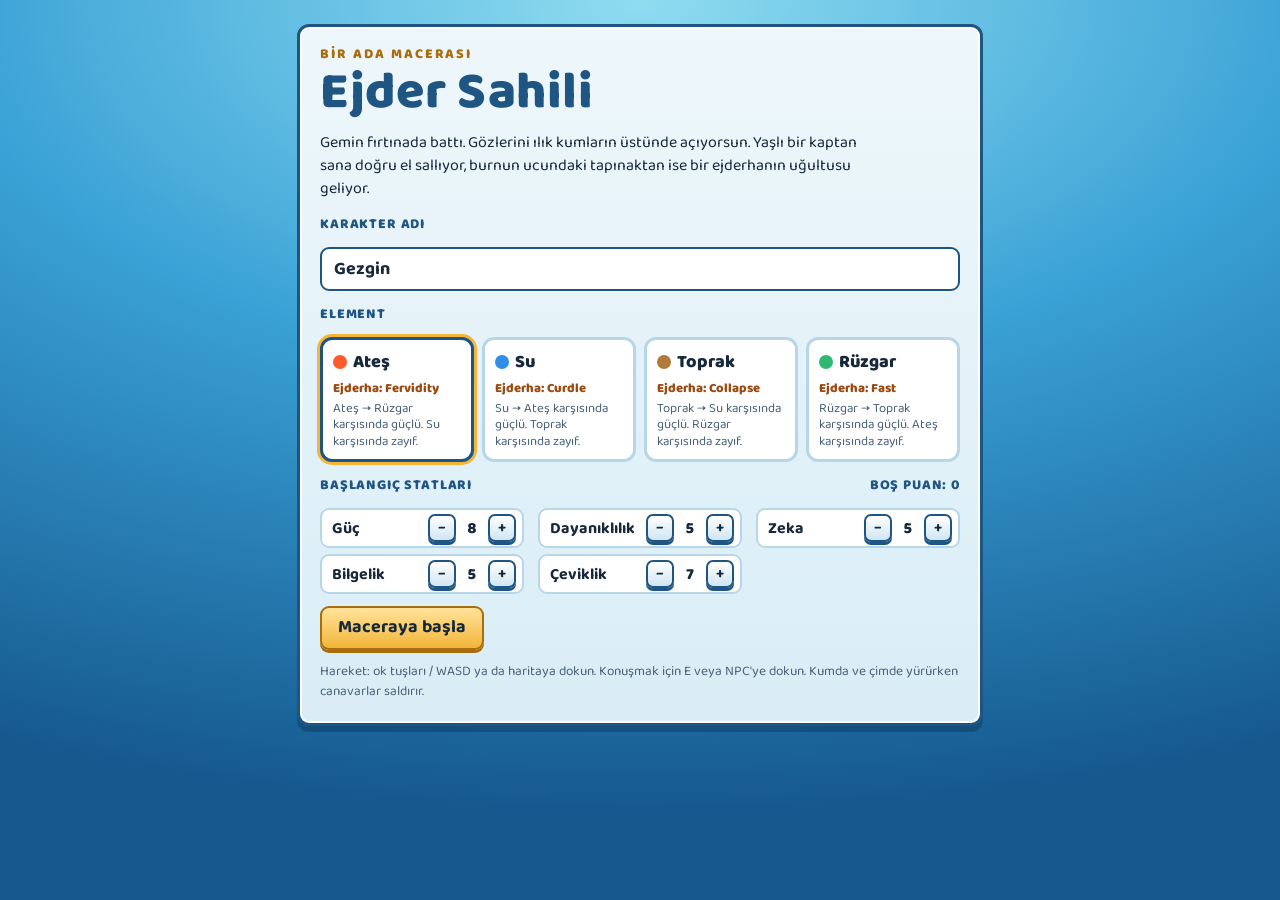
==== ejder-sahili/index.html @ d130ff05 "Ejder Sahili: Wonderland Online tarzi baslangic plaji ve Dragon Soul Tek dosyalik HTML5 oyun (ejder-" ====
<!doctype html>
<html lang="tr">
<head>
<meta charset="utf-8">
<meta name="viewport" content="width=device-width, initial-scale=1, viewport-fit=cover">
<title>Ejder Sahili</title>
<link rel="preconnect" href="https://fonts.googleapis.com">
<link rel="preconnect" href="https://fonts.gstatic.com" crossorigin>
<link rel="stylesheet" href="https://fonts.googleapis.com/css2?family=Baloo+2:wght@500;600;700;800&display=swap">
<style>
:root{
  --ink:#16283a;
  --ink-soft:#4a6178;
  --panel:#eef7fb;
  --panel-2:#d9edf6;
  --frame:#1f5582;
  --frame-2:#3c86b8;
  --gold:#f3b53a;
  --gold-dark:#a86d0c;
  --hp:#e0453a;
  --sp:#3a78e0;
  --exp:#f1c232;
  --sea:#1b6fae;
  --fire:#ff5a2a;--water:#2f8fe8;--earth:#b07a3a;--wind:#2fb872;
  --font:"Baloo 2",ui-rounded,"Segoe UI",system-ui,sans-serif;
  color-scheme:light;
}
html,body{height:100%;margin:0}
body{background:var(--sea);color:var(--ink);font-family:var(--font);overflow:hidden;-webkit-user-select:none;user-select:none}
#app{position:relative;width:100%;height:100%;overflow:hidden}
#cv{display:block;touch-action:none;cursor:pointer}
button{font-family:var(--font);cursor:pointer}
button:focus-visible,input:focus-visible{outline:3px solid var(--gold);outline-offset:2px}
[hidden]{display:none!important}

/* ---------- panels share one frame style ---------- */
.frame{background:linear-gradient(180deg,var(--panel),var(--panel-2));border:3px solid var(--frame);border-radius:12px;box-shadow:0 0 0 2px #fff inset,0 6px 0 rgba(10,40,70,.35)}
.btn{border:2px solid var(--frame);background:linear-gradient(180deg,#fff,#cfe6f3);color:var(--ink);border-radius:9px;padding:6px 12px;font-weight:700;font-size:15px;line-height:1.1;box-shadow:0 3px 0 var(--frame)}
.btn:active{transform:translateY(2px);box-shadow:0 1px 0 var(--frame)}
.btn:disabled{opacity:.45;cursor:not-allowed;transform:none}
.btn.gold{background:linear-gradient(180deg,#ffe39a,var(--gold));border-color:var(--gold-dark);box-shadow:0 3px 0 var(--gold-dark)}
.btn.dragon{background:linear-gradient(180deg,#fff2d6,#ffc96b);border-color:#9a4b12;box-shadow:0 3px 0 #9a4b12}

/* ---------- HUD ---------- */
#hud{position:absolute;left:10px;top:calc(10px + env(safe-area-inset-top,0px));display:flex;gap:10px;align-items:center;padding:8px 12px 8px 8px;min-width:0;max-width:calc(100% - 20px)}
#face{width:52px;height:52px;border-radius:50%;border:3px solid var(--frame);background:#fff;flex:none}
.hud-main{display:grid;gap:3px;min-width:150px}
.hud-name{font-weight:800;font-size:15px;line-height:1;display:flex;gap:6px;align-items:center}
.lv{background:var(--frame);color:#fff;border-radius:6px;padding:1px 6px;font-size:12px}
.elchip{border-radius:6px;padding:1px 6px;font-size:12px;color:#fff}
.bar{position:relative;height:13px;border-radius:7px;background:#1c3348;overflow:hidden;border:1px solid #0e1f2e}
.bar i{position:absolute;inset:0 auto 0 0;border-radius:7px;transition:width .3s}
.bar span{position:relative;display:block;text-align:center;font-size:10.5px;line-height:13px;color:#fff;font-weight:700;letter-spacing:.02em;text-shadow:0 1px 0 #000;font-variant-numeric:tabular-nums}
.bar.hp i{background:linear-gradient(180deg,#ff8a7a,var(--hp))}
.bar.sp i{background:linear-gradient(180deg,#8ab8ff,var(--sp))}
.bar.ex{height:7px}.bar.ex i{background:var(--exp)}

#place{position:absolute;left:50%;transform:translateX(-50%);top:calc(10px + env(safe-area-inset-top,0px));background:rgba(12,40,64,.72);color:#fff;border-radius:20px;padding:3px 14px;font-weight:700;font-size:13px;letter-spacing:.04em;white-space:nowrap;pointer-events:none}
@media (max-width:640px){#place{top:auto;bottom:calc(64px + env(safe-area-inset-bottom,0px))}#blog{top:calc(108px + env(safe-area-inset-top,0px));font-size:14px}}

#menu{position:absolute;right:10px;bottom:calc(10px + env(safe-area-inset-bottom,0px));display:flex;gap:6px;flex-wrap:wrap;justify-content:flex-end}
#menu .btn{padding:7px 12px}
.key{display:inline-block;margin-left:5px;font-size:11px;opacity:.6}
@media (max-width:640px){.key{display:none}}

/* ---------- dialog ---------- */
#dialog{position:absolute;left:50%;transform:translateX(-50%);bottom:calc(14px + env(safe-area-inset-bottom,0px));width:min(620px,calc(100% - 32px));padding:12px 16px 14px;z-index:5}
.dname{display:inline-block;margin:-26px 0 6px -4px;background:var(--frame);color:#fff;font-weight:800;border-radius:8px;padding:2px 12px;font-size:15px}
.dtext{font-size:16px;line-height:1.45;font-weight:500;max-width:62ch}
.dtext b{color:#9a3b0c}
.dopts{display:flex;gap:8px;flex-wrap:wrap;margin-top:10px;justify-content:flex-end}

/* ---------- generic panel ---------- */
#panel{position:absolute;left:50%;top:50%;transform:translate(-50%,-50%);width:min(560px,calc(100% - 32px));max-height:calc(100% - 40px);display:flex;flex-direction:column;z-index:6}
#panel header{display:flex;align-items:center;justify-content:space-between;padding:8px 10px 6px 16px;border-bottom:2px solid var(--frame-2)}
#panel h2{margin:0;font-size:20px;font-weight:800;text-wrap:balance}
#panel .pbody{overflow:auto;padding:12px 16px 16px;display:grid;gap:12px;font-size:15px}
.xbtn{border:none;background:var(--frame);color:#fff;width:30px;height:30px;border-radius:8px;font-size:16px;font-weight:800}
.statgrid{display:grid;grid-template-columns:1fr auto auto;gap:6px 10px;align-items:center}
.statgrid .v{font-weight:800;font-variant-numeric:tabular-nums;text-align:right;min-width:3ch}
.plus{width:28px;height:28px;padding:0;border-radius:7px}
.derived{display:grid;grid-template-columns:repeat(auto-fit,minmax(150px,1fr));gap:6px 16px}
.derived div{display:flex;justify-content:space-between;border-bottom:1px dashed #9cc3da;padding-bottom:2px}
.derived b{font-variant-numeric:tabular-nums}
.sk{display:grid;grid-template-columns:auto 1fr auto;gap:4px 12px;align-items:center;padding:10px 12px;border-radius:10px;background:#fff;border:2px solid #b7d7e8}
.sk.ds{border-color:#c9681b;background:linear-gradient(180deg,#fff8ea,#ffe7bf)}
.sk .gem{width:30px;height:30px;border-radius:50%;grid-row:span 2;border:2px solid rgba(0,0,0,.25)}
.sk .nm{font-weight:800;font-size:16px}
.sk .ds-tag{font-size:11px;font-weight:800;letter-spacing:.06em;text-transform:uppercase;color:#9a4b12}
.sk .cost{font-weight:800;color:var(--sp);font-variant-numeric:tabular-nums;grid-row:span 2}
.sk .ds-desc{font-size:14px;color:var(--ink-soft);grid-column:2}
.note{font-size:13.5px;color:var(--ink-soft);line-height:1.4}
.cycle{display:flex;flex-wrap:wrap;gap:6px;align-items:center;font-weight:700;font-size:14px}
.cycle span.e{color:#fff;border-radius:6px;padding:0 8px}
.itemrow{display:flex;align-items:center;gap:10px;background:#fff;border:2px solid #b7d7e8;border-radius:10px;padding:8px 10px}
.itemrow .ic{width:28px;height:34px;flex:none}
.itemrow .grow{flex:1;min-width:0}
.itemrow .cnt{font-weight:800;font-variant-numeric:tabular-nums}
.gold-line{font-weight:800;color:var(--gold-dark)}

/* ---------- battle ---------- */
#battleUI{position:absolute;inset:0;pointer-events:none}
#blog{position:absolute;left:50%;transform:translateX(-50%);top:calc(74px + env(safe-area-inset-top,0px));width:min(560px,calc(100% - 32px));text-align:center;font-weight:700;font-size:15px;color:#fff;text-shadow:0 2px 0 rgba(0,0,0,.6),0 0 6px rgba(0,0,0,.5);display:grid;gap:2px}
#blog div:not(:last-child){opacity:.6;font-size:13px}
#bcmd{position:absolute;left:50%;transform:translateX(-50%);bottom:calc(12px + env(safe-area-inset-bottom,0px));pointer-events:auto;padding:10px;display:flex;flex-wrap:wrap;gap:8px;justify-content:center;width:max-content;max-width:calc(100% - 32px)}
#bcmd .hint{width:100%;text-align:center;font-weight:700;font-size:14px;color:var(--ink-soft)}
#bcmd .btn{min-width:74px;font-size:16px;padding:8px 12px}
#bcmd .skbtn{display:flex;flex-direction:column;align-items:flex-start;gap:0;text-align:left}
#bcmd .skbtn small{font-size:12px;color:var(--sp);font-weight:800}

/* ---------- toast ---------- */
#toast{position:absolute;left:50%;top:calc(64px + env(safe-area-inset-top,0px));transform:translateX(-50%);display:grid;gap:6px;justify-items:center;pointer-events:none;z-index:9}
#toast div{background:rgba(12,40,64,.9);color:#fff;font-weight:700;border-radius:10px;padding:6px 14px;font-size:15px;border:2px solid var(--gold);animation:tin .25s ease-out}
@keyframes tin{from{transform:translateY(-8px);opacity:0}}

/* ---------- create ---------- */
#create{position:absolute;inset:0;overflow:auto;background:radial-gradient(120% 90% at 50% 0%,#8fdcf0 0%,#3aa2d6 45%,#15598f 100%);z-index:10;padding:24px 16px}
.cbox{max-width:640px;margin:0 auto;padding:20px 20px 22px;display:grid;gap:12px}
.cbox h1{margin:0;font-size:clamp(34px,7vw,52px);line-height:1;font-weight:800;color:var(--frame);letter-spacing:.01em;text-wrap:balance}
.cbox h1 small{display:block;font-size:14px;letter-spacing:.14em;text-transform:uppercase;color:var(--gold-dark);margin-bottom:6px}
.lede{margin:0;font-size:16px;line-height:1.45;max-width:60ch}
.lbl{font-weight:800;font-size:14px;letter-spacing:.06em;text-transform:uppercase;color:var(--frame);display:flex;justify-content:space-between}
#cname{font-family:var(--font);font-size:18px;font-weight:700;padding:6px 12px;border:2px solid var(--frame);border-radius:9px;background:#fff;color:var(--ink);width:100%;box-sizing:border-box}
#elgrid{display:grid;grid-template-columns:repeat(auto-fit,minmax(130px,1fr));gap:8px}
.elcard{border:3px solid #b7d7e8;background:#fff;border-radius:12px;padding:8px 10px;text-align:left;display:grid;gap:2px;color:var(--ink)}
.elcard .t{font-weight:800;font-size:18px;display:flex;align-items:center;gap:6px}
.elcard .t i{width:14px;height:14px;border-radius:50%;display:inline-block}
.elcard .s{font-size:13px;color:var(--ink-soft);line-height:1.3}
.elcard .d{font-size:13px;font-weight:800;color:#9a4b12}
.elcard[aria-pressed="true"]{border-color:var(--frame);box-shadow:0 0 0 3px var(--gold)}
#cstats{display:grid;grid-template-columns:repeat(auto-fit,minmax(170px,1fr));gap:6px 14px}
.crow{display:flex;align-items:center;gap:6px;background:#fff;border:2px solid #b7d7e8;border-radius:9px;padding:4px 6px 4px 10px}
.crow .n{flex:1;font-weight:700}
.crow .v{font-weight:800;min-width:2ch;text-align:center;font-variant-numeric:tabular-nums}
.big{font-size:18px;padding:10px 16px}
.cbtns{display:flex;gap:10px;flex-wrap:wrap}
.help{font-size:13.5px;color:var(--ink-soft);line-height:1.45;margin:0}
@media (prefers-reduced-motion:reduce){#toast div{animation:none}.bar i{transition:none}}
</style>
</head>
<body>
<div id="app">
  <canvas id="cv" aria-label="Oyun alanı"></canvas>

  <div id="place">Ejder Sahili · Başlangıç Plajı</div>

  <div id="hud" class="frame" hidden>
    <canvas id="face" width="104" height="104"></canvas>
    <div class="hud-main">
      <div class="hud-name"><span id="hName">Gezgin</span><span class="lv" id="hLv">Lv 1</span><span class="elchip" id="hEl">Ateş</span></div>
      <div class="bar hp"><i id="hpBar"></i><span id="hpTxt">0/0</span></div>
      <div class="bar sp"><i id="spBar"></i><span id="spTxt">0/0</span></div>
      <div class="bar ex"><i id="exBar"></i></div>
    </div>
  </div>

  <nav id="menu" hidden>
    <button class="btn" id="mChar">Karakter<span class="key">C</span></button>
    <button class="btn" id="mSkill">Beceri<span class="key">K</span></button>
    <button class="btn" id="mBag">Çanta<span class="key">I</span></button>
  </nav>

  <div id="battleUI" hidden>
    <div id="blog"></div>
    <div id="bcmd" class="frame"></div>
  </div>

  <div id="dialog" class="frame" hidden role="dialog" aria-live="polite">
    <div class="dname" id="dName"></div>
    <div class="dtext" id="dText"></div>
    <div class="dopts" id="dOpts"></div>
  </div>

  <div id="panel" class="frame" hidden role="dialog">
    <header><h2 id="pTitle"></h2><button class="xbtn" id="pClose" aria-label="Kapat">✕</button></header>
    <div class="pbody" id="pBody"></div>
  </div>

  <div id="toast"></div>

  <section id="create">
    <div class="cbox frame">
      <h1><small>Bir ada macerası</small>Ejder Sahili</h1>
      <p class="lede">Gemin fırtınada battı. Gözlerini ılık kumların üstünde açıyorsun. Yaşlı bir kaptan sana doğru el sallıyor, burnun ucundaki tapınaktan ise bir ejderhanın uğultusu geliyor.</p>
      <label class="lbl" for="cname">Karakter adı</label>
      <input id="cname" maxlength="12" value="Gezgin" autocomplete="off">
      <div class="lbl">Element</div>
      <div id="elgrid"></div>
      <div class="lbl"><span>Başlangıç statları</span><span id="ptsLeft"></span></div>
      <div id="cstats"></div>
      <div class="cbtns">
        <button id="startBtn" class="btn gold big">Maceraya başla</button>
        <button id="contBtn" class="btn big" hidden>Kayıttan devam et</button>
      </div>
      <p class="help">Hareket: ok tuşları / WASD ya da haritaya dokun. Konuşmak için E veya NPC'ye dokun. Kumda ve çimde yürürken canavarlar saldırır.</p>
    </div>
  </section>
</div>

<script>
'use strict';
/* =========================================================
   Ejder Sahili — sıra tabanlı, Wonderland Online esintili
   bir başlangıç plajı. Tek dosya, kütüphanesiz.
   ========================================================= */
const $=s=>document.querySelector(s);
const cv=$('#cv'),ctx=cv.getContext('2d');
let W=0,H=0,DPR=1;
const FONT='"Baloo 2",ui-rounded,system-ui,sans-serif';

// ---------- küçük yardımcılar
const rnd=(a,b)=>a+Math.random()*(b-a);
const ri=(a,b)=>Math.floor(rnd(a,b+1));
const pick=a=>a[Math.floor(Math.random()*a.length)];
const clamp=(v,a,b)=>v<a?a:v>b?b:v;
const lerp=(a,b,t)=>a+(b-a)*t;
function mulberry(seed){return function(){seed|=0;seed=seed+0x6D2B79F5|0;let t=Math.imul(seed^seed>>>15,1|seed);t=t+Math.imul(t^t>>>7,61|t)^t;return((t^t>>>14)>>>0)/4294967296}}
function hash2(x,y){let h=(Math.imul(x,374761393)+Math.imul(y,668265263))|0;h=Math.imul(h^(h>>>13),1274126177);h^=h>>>16;return(h>>>0)/4294967296}
function ell(c,x,y,rx,ry){c.beginPath();c.ellipse(x,y,Math.max(.1,rx),Math.max(.1,ry),0,0,Math.PI*2);c.fill()}
function circ(c,x,y,r){c.beginPath();c.arc(x,y,Math.max(.1,r),0,Math.PI*2);c.fill()}
function rr(c,x,y,w,h,r){c.beginPath();if(c.roundRect)c.roundRect(x,y,w,h,r);else c.rect(x,y,w,h);c.fill()}
function shade(hex,k){const n=parseInt(hex.slice(1),16);let r=n>>16,g=n>>8&255,b=n&255;const f=k<0?0:255,t=Math.abs(k);r=Math.round(lerp(r,f,t));g=Math.round(lerp(g,f,t));b=Math.round(lerp(b,f,t));return`rgb(${r},${g},${b})`}

// ---------- tween/wait (oyun döngüsüne bağlı)
const tweens=[];
const easeOut=k=>1-(1-k)*(1-k);
const easeInOut=k=>k<.5?2*k*k:1-Math.pow(-2*k+2,2)/2;
function tween(o,to,ms,ease=easeOut){return new Promise(res=>{const from={};for(const k in to)from[k]=o[k];tweens.push({o,from,to,ms,t:0,ease,res})})}
function wait(ms){return tween({},{},ms)}
function updTweens(dt){for(let i=tweens.length-1;i>=0;i--){const tw=tweens[i];tw.t+=dt*1000;const k=Math.min(1,tw.t/tw.ms);const e=tw.ease(k);for(const key in tw.to)tw.o[key]=tw.from[key]+(tw.to[key]-tw.from[key])*e;if(k>=1){tweens.splice(i,1);tw.res()}}}

/* =========================================================
   VERİ: elementler, beceriler, eşyalar, canavarlar
   ========================================================= */
// Döngü: Su > Ateş > Rüzgar > Toprak > Su
const EL={
  fire :{ad:'Ateş',  c:'#ff5a2a',light:'#ffc04a',dark:'#8e1b0b',beats:'wind', seal:'mess',  sealAd:'Karışıklık',hair:'#d9332a',shirt:'#f07a3a',pants:'#6b2a18'},
  water:{ad:'Su',    c:'#2f8fe8',light:'#bfe9ff',dark:'#123f7a',beats:'fire', seal:'freeze',sealAd:'Donma',     hair:'#2a64c9',shirt:'#5aa9ea',pants:'#1e3d6e'},
  earth:{ad:'Toprak',c:'#b07a3a',light:'#f2cf6b',dark:'#553512',beats:'water',seal:'terra', sealAd:'Taşlaşma',  hair:'#7a4a22',shirt:'#c9a15a',pants:'#4d3419'},
  wind :{ad:'Rüzgar',c:'#2fb872',light:'#dfffe9',dark:'#11613a',beats:'earth',seal:'coma',  sealAd:'Koma',      hair:'#23a060',shirt:'#72d49a',pants:'#1f4f38'},
};
const EL_ORDER=['fire','water','earth','wind'];
const weakTo=e=>EL_ORDER.find(k=>EL[k].beats===e);
function elemMult(a,d){if(!a||!d)return 1;if(EL[a].beats===d)return 1.25;if(EL[d].beats===a)return .75;return 1}

const SK={
  fireArrow:{name:'Ateş Oku',     el:'fire', sp:10,kind:'magic',pow:14,desc:'Tek hedefe ateş oku fırlatır.'},
  iceArrow :{name:'Buz Oku',      el:'water',sp:10,kind:'magic',pow:14,desc:'Tek hedefe buz oku fırlatır.'},
  stoneHit :{name:'Taş Atışı',    el:'earth',sp:10,kind:'magic',pow:14,desc:'Tek hedefe sivri taşlar yağdırır.'},
  windBlade:{name:'Rüzgar Kesiği',el:'wind', sp:10,kind:'magic',pow:14,desc:'Tek hedefe keskin bir rüzgar yollar.'},
  // Dragon Soul: 191 SP, fiziksel (saldırı gücüne dayalı), zayıf olunan elemente her zaman ıskalar, %14 mühür.
  ds_fire :{name:'Fervidity',el:'fire', sp:191,kind:'dragon',mult:2.0,hits:1,desc:'Ateş olarak vurur. Su için geçersiz.'},
  ds_water:{name:'Curdle',   el:'water',sp:191,kind:'dragon',mult:1.9,hits:1,desc:'Su olarak vurur. Toprak için geçersiz.'},
  ds_earth:{name:'Collapse', el:'earth',sp:191,kind:'dragon',mult:.8, hits:3,desc:'Büyük kombo, üç vuruş. Rüzgar için işe yaramaz.'},
  ds_wind :{name:'Fast',     el:'wind', sp:191,kind:'dragon',mult:1.7,hits:1,fast:true,desc:'Hava saldırısı, turda herkesten önce davranır. Ateş için işe yaramaz.'},
};
const FIRST_SKILL={fire:'fireArrow',water:'iceArrow',earth:'stoneHit',wind:'windBlade'};
const DS_SEAL_CHANCE=.14;

const ITEMS={
  red :{name:'Kırmızı İksir',desc:'100 HP yeniler.',price:12,hp:100,col:'#e0453a'},
  blue:{name:'Mavi İksir',   desc:'120 SP yeniler.',price:30,sp:120,col:'#3a78e0'},
};

const MOBS={
  crab :{name:'Kum Yengeci',     el:'water',hp:40,atk:14,def:7, mat:6, mdf:5,spd:8, exp:9, gold:[3,7], zone:['wet','sand']},
  jelly:{name:'Denizanası',      el:'water',hp:32,atk:10,def:3, mat:15,mdf:9,spd:10,exp:10,gold:[3,6], zone:['wet'],cast:'iceArrow'},
  gull :{name:'Haydut Martı',    el:'wind', hp:30,atk:15,def:4, mat:9, mdf:4,spd:17,exp:9, gold:[2,6], zone:['sand','grass'],cast:'windBlade'},
  worm :{name:'Kızgın Kum Kurdu',el:'fire', hp:42,atk:16,def:5, mat:13,mdf:5,spd:9, exp:11,gold:[4,8], zone:['sand','grass'],cast:'fireArrow'},
  shell:{name:'Kabuk Canavarı',  el:'earth',hp:56,atk:13,def:13,mat:6, mdf:9,spd:5, exp:12,gold:[5,10],zone:['sand','grass','wet']},
};

const STAT_KEYS=[['str','Güç','Saldırı gücü'],['con','Dayanıklılık','HP ve savunma'],['int','Zeka','Büyü gücü'],['wis','Bilgelik','SP ve büyü savunması'],['agi','Çeviklik','Hız, önce davranma']];
function derive(p){return{
  mhp:60+p.con*12+p.lv*10,
  msp:150+p.wis*12+p.lv*6,
  atk:8+p.str*3+p.lv*2,
  def:3+p.con*2+p.lv,
  mat:8+p.int*3+p.lv*2,
  mdf:3+p.wis*2+p.lv,
  spd:5+p.agi*3+p.lv,
}}
const expNeed=lv=>Math.floor(18*Math.pow(lv,1.7));

/* =========================================================
   HARİTA
   ========================================================= */
const TILE=32,MW=56,MH=40;
const T={DEEP:0,SEA:1,SHALLOW:2,WET:3,SAND:4,GRASS:5,PATH:6,DOCK:7,FOREST:8};
const WALKABLE=new Set([T.SHALLOW,T.WET,T.SAND,T.GRASS,T.PATH,T.DOCK]);
const southAt=x=>29+1.8*Math.sin(x*.23)+.9*Math.sin(x*.57+1)+5*Math.exp(-((x-50)**2)/14);
const westAt=y=>6+1.4*Math.sin(y*.31+2)+.7*Math.sin(y*.8);
const grassX=x=>6.2+1.6*Math.sin(x*.4), grassY=y=>.8*Math.sin(y*.7+1);
const coast=(x,y)=>Math.min(southAt(x)-y,x-westAt(y));
function classify(s,g){if(s<-4)return T.DEEP;if(s<-.8)return T.SEA;if(s<0)return T.SHALLOW;if(s<1.3)return T.WET;if(s<g)return T.SAND;return T.GRASS}

const map=[];
for(let y=0;y<MH;y++){map.push([]);for(let x=0;x<MW;x++){
  let t=classify(coast(x+.5,y+.5),grassX(x+.5)+grassY(y+.5));
  if(t>=T.WET&&(y<=2||x>=MW-3))t=T.FOREST;
  map[y].push(t);
}}
const tileAt=(x,y)=>(x<0||y<0||x>=MW||y>=MH)?T.DEEP:map[y][x];
function setLand(x,y,t){const c=tileAt(x,y);if(c>=T.WET&&c!==T.FOREST)map[y][x]=t}
function pathLine(x0,y0,x1,y1){const dx=Math.sign(x1-x0),dy=Math.sign(y1-y0);let x=x0,y=y0;for(;;){setLand(x,y,T.PATH);if(x===x1&&y===y1)break;x+=dx;y+=dy}}

const START={x:15,y:Math.floor(southAt(15.5))-4};
const WRECK={x:10,y:Math.floor(southAt(10.5))};
const SHRINE={x:50,y:Math.floor(southAt(50.5))-3};
const DOCK_X=24,DOCK_Y0=Math.floor(southAt(24.5))-1;
const VILLAGE={x0:29,y0:3,x1:45,y1:14};
const HUTS=[{x:32,y:6},{x:41,y:6},{x:31,y:11}];

pathLine(START.x,START.y-1,START.x,13);
pathLine(START.x,13,SHRINE.x,13);
pathLine(37,5,37,13);
pathLine(SHRINE.x,13,SHRINE.x,SHRINE.y-1);
pathLine(34,13,34,8);
for(let y=DOCK_Y0;y<DOCK_Y0+7;y++){const t=tileAt(DOCK_X,y);if(t<=T.WET)map[y][DOCK_X]=T.DOCK}

// NPC'ler
const NPCS=[
  {id:'captain',name:'Yaşlı Kaptan Rıza',x:START.x+2,y:START.y,dir:'left',look:{skin:'#f1c7a0',hair:'#e8e8e8',shirt:'#2c4a78',pants:'#1c2a44',beard:true,hat:'captain'}},
  {id:'healer', name:'Şifacı Elif',x:35,y:8,dir:'down',look:{skin:'#f6d2b3',hair:'#6b3b2a',shirt:'#ef8fb4',pants:'#fff',long:true}},
  {id:'merchant',name:'Tüccar Remzi',x:39,y:9,dir:'down',look:{skin:'#d9a57c',hair:'#2a2a2a',shirt:'#7b4fb8',pants:'#3a2a55',hat:'band'}},
  {id:'shrine', name:'Ejderha Ruhu Tapınağı',x:SHRINE.x,y:SHRINE.y,shrine:true},
];
const npcAt=(x,y)=>NPCS.find(n=>n.x===x&&n.y===y);

// sabit objeler (derinlik sıralı çizilir)
const OBJS=[];const blocked=new Set();const bkey=(x,y)=>x+','+y;
function block(x,y){blocked.add(bkey(x,y))}
HUTS.forEach(h=>{OBJS.push({type:'hut',x:h.x,y:h.y});for(let dx=0;dx<2;dx++)for(let dy=-1;dy<=0;dy++)block(h.x+dx,h.y+dy)});
OBJS.push({type:'wreck',x:WRECK.x,y:WRECK.y});
for(let dx=-1;dx<=1;dx++)for(let dy=-1;dy<=0;dy++)block(WRECK.x+dx,WRECK.y+dy);
[[-2,0],[2,0],[-2,1],[2,1],[-1,2],[1,2]].forEach(([dx,dy])=>{const x=SHRINE.x+dx,y=SHRINE.y+dy;if(WALKABLE.has(tileAt(x,y))){OBJS.push({type:'rock',x,y,big:true});block(x,y)}});
{
  const R=mulberry(7);
  const near=(x,y,p,d)=>Math.abs(x-p.x)+Math.abs(y-p.y)<=d;
  for(let y=3;y<MH;y++)for(let x=1;x<MW-3;x++){
    const t=tileAt(x,y);if(t!==T.SAND&&t!==T.GRASS&&t!==T.WET)continue;
    if(blocked.has(bkey(x,y))||npcAt(x,y))continue;
    if(near(x,y,START,3)||near(x,y,SHRINE,3)||NPCS.some(n=>near(x,y,n,2))||HUTS.some(h=>near(x,y,h,2)))continue;
    let nearPath=false;for(let dy=-1;dy<=1;dy++)for(let dx=-1;dx<=1;dx++)if(tileAt(x+dx,y+dy)===T.PATH||tileAt(x+dx,y+dy)===T.DOCK)nearPath=true;
    if(nearPath)continue;
    const r=R();
    if((t===T.SAND&&r<.05)||(t===T.GRASS&&r<.04)){OBJS.push({type:'palm',x,y,ph:R()*6});block(x,y)}
    else if(t!==T.GRASS&&r>.985){OBJS.push({type:'rock',x,y});block(x,y)}
  }
}
function walkable(x,y){return WALKABLE.has(tileAt(x,y))&&!blocked.has(bkey(x,y))&&!npcAt(x,y)}
const inVillage=(x,y)=>x>=VILLAGE.x0&&x<=VILLAGE.x1&&y>=VILLAGE.y0&&y<=VILLAGE.y1;
const isSafe=(x,y)=>inVillage(x,y)||Math.hypot(x-START.x,y-START.y)<5.5||Math.hypot(x-SHRINE.x,y-SHRINE.y)<3.5||tileAt(x,y)===T.DOCK;

// ---------- zemin: piksel piksel pürüzsüz kıyı
let base,foamA,foamB;const sparkles=[];
function buildTerrain(){
  const w=MW*TILE,h=MH*TILE;
  base=document.createElement('canvas');base.width=w;base.height=h;
  const bc=base.getContext('2d');const img=bc.createImageData(w,h);const d=img.data;
  const SX=new Float32Array(w),GX=new Float32Array(w),WY=new Float32Array(h),GY=new Float32Array(h);
  for(let px=0;px<w;px++){const x=px/TILE;SX[px]=southAt(x);GX[px]=grassX(x)}
  for(let py=0;py<h;py++){const y=py/TILE;WY[py]=westAt(y);GY[py]=grassY(y)}
  let i=0;
  for(let py=0;py<h;py++){const y=py/TILE;for(let px=0;px<w;px++,i+=4){
    const x=px/TILE;const s=Math.min(SX[px]-y,x-WY[py]);const g=GX[px]+GY[py];
    const n=hash2(px,py);let r,gg,b;
    if(s<0){
      const k=clamp(-s/4.5,0,1);r=lerp(118,22,k);gg=lerp(214,100,k);b=lerp(212,168,k);
      if(s>-.9){const m=(1+s/.9)*.5;r=lerp(r,226,m);gg=lerp(gg,204,m);b=lerp(b,150,m)}
      const w2=Math.sin(px*.05+Math.sin(py*.03)*3)*Math.sin(py*.08)*6;r+=w2;gg+=w2;b+=w2;
      const nn=(hash2(px>>2,py>>2)-.5)*6;r+=nn;gg+=nn;b+=nn;
      if(s>-.08){const m=1-(-s/.08);r=lerp(r,250,m*.8);gg=lerp(gg,250,m*.8);b=lerp(b,245,m*.8)}
    }else if(s<1.3){
      const m=s/1.3;r=lerp(200,238,m);gg=lerp(170,214,m);b=lerp(118,152,m);
      const nn=(n-.5)*12;r+=nn;gg+=nn;b+=nn*.7;
    }else if(s<g+(n-.5)*.3){
      const rip=Math.sin(py*.32+Math.sin(px*.045)*3)*5;
      r=241+rip;gg=216+rip;b=154+rip*.6;const nn=(n-.5)*16;r+=nn;gg+=nn;b+=nn*.6;
      if(n>.985){r-=40;gg-=40;b-=35}
    }else{
      const v=Math.sin(x*1.3+y*.7)*Math.sin(y*1.1-x*.5);
      r=98+v*12;gg=174+v*16;b=78+v*6;const nn=(n-.5)*22;r+=nn*.6;gg+=nn;b+=nn*.4;
      const e=s-g;if(e<.35){const m=1-e/.35;r=lerp(r,214,m*.5);gg=lerp(gg,200,m*.5);b=lerp(b,130,m*.5)}
    }
    d[i]=r;d[i+1]=gg;d[i+2]=b;d[i+3]=255;
  }}
  bc.putImageData(img,0,0);
  // köpük katmanları (yarım çözünürlük)
  const fw=w>>1,fh=h>>1;
  foamA=document.createElement('canvas');foamA.width=fw;foamA.height=fh;
  foamB=document.createElement('canvas');foamB.width=fw;foamB.height=fh;
  const fa=foamA.getContext('2d').createImageData(fw,fh),fb=foamB.getContext('2d').createImageData(fw,fh);
  i=0;for(let py=0;py<fh;py++){for(let px=0;px<fw;px++,i+=4){
    const x=px*2/TILE,y=py*2/TILE;const s=Math.min(SX[px*2]-y,x-WY[py*2]);if(s>=0)continue;
    const brk=Math.sin(x*2.1+y*1.3)*.5+.5;
    const a1=Math.max(0,1-Math.abs(s+.32)/.09);const a2=Math.max(0,1-Math.abs(s+.85)/.1)*(brk>.35?1:0);
    fa.data[i]=fa.data[i+1]=fa.data[i+2]=255;fa.data[i+3]=a1*230;
    fb.data[i]=fb.data[i+1]=fb.data[i+2]=255;fb.data[i+3]=a2*200;
  }}
  foamA.getContext('2d').putImageData(fa,0,0);foamB.getContext('2d').putImageData(fb,0,0);
  // üst detaylar
  const R=mulberry(99);
  for(let y=0;y<MH;y++)for(let x=0;x<MW;x++){
    const t=map[y][x],px=x*TILE,py=y*TILE;
    if(t===T.PATH){
      bc.fillStyle='#d6b073';
      rr(bc,px+3,py+3,TILE-6,TILE-6,10);
      if(tileAt(x+1,y)===T.PATH)bc.fillRect(px+16,py+5,TILE,TILE-10);
      if(tileAt(x,y+1)===T.PATH)bc.fillRect(px+5,py+16,TILE-10,TILE);
    }
  }
  for(let y=0;y<MH;y++)for(let x=0;x<MW;x++){
    const t=map[y][x],px=x*TILE,py=y*TILE;
    if(t===T.PATH){bc.fillStyle='#b99258';for(let k=0;k<3;k++)circ(bc,px+6+R()*20,py+6+R()*20,1+R()*1.4)}
    else if(t===T.DOCK){
      bc.fillStyle='rgba(0,0,0,.18)';bc.fillRect(px+2,py+4,TILE-2,TILE);
      bc.fillStyle='#9a6536';bc.fillRect(px,py,TILE,TILE);
      bc.strokeStyle='#6b4221';bc.lineWidth=1.5;
      for(let k=0;k<4;k++){bc.beginPath();bc.moveTo(px,py+k*8+.5);bc.lineTo(px+TILE,py+k*8+.5);bc.stroke()}
      bc.fillStyle='#5a371b';bc.fillRect(px-2,py,5,TILE);bc.fillRect(px+TILE-3,py,5,TILE);
    }else if(t===T.GRASS&&R()>.78){
      const cols=['#fff6f0','#ffd34d','#ff9ac4','#b9a4ff'];bc.fillStyle=pick(cols);
      for(let k=0;k<3;k++)circ(bc,px+4+R()*24,py+4+R()*24,1.8);
    }else if(t===T.GRASS&&R()>.6){
      bc.strokeStyle='rgba(40,110,40,.55)';bc.lineWidth=1.3;const gx=px+6+R()*20,gy=py+10+R()*18;
      for(let k=-1;k<=1;k++){bc.beginPath();bc.moveTo(gx+k*3,gy);bc.lineTo(gx+k*4,gy-6);bc.stroke()}
    }else if((t===T.SAND||t===T.WET)&&R()>.965){
      const sx=px+8+R()*16,sy=py+8+R()*16;
      if(R()>.5){bc.fillStyle='#f28a5c';bc.beginPath();for(let k=0;k<10;k++){const a=k/10*Math.PI*2-Math.PI/2,rad=k%2?2.5:6;bc.lineTo(sx+Math.cos(a)*rad,sy+Math.sin(a)*rad)}bc.fill()}
      else{bc.fillStyle='#fbe6de';ell(bc,sx,sy,4,3);bc.strokeStyle='#d7a896';bc.lineWidth=1;bc.beginPath();bc.moveTo(sx-3,sy);bc.lineTo(sx+3,sy);bc.stroke()}
    }
  }
  // orman şeridi
  for(let y=0;y<MH;y++)for(let x=0;x<MW;x++){
    if(map[y][x]!==T.FOREST)continue;const px=x*TILE,py=y*TILE;
    for(let k=0;k<3;k++){const cx=px+R()*TILE,cy=py+R()*TILE,r=14+R()*8;
      bc.fillStyle='#1f5a2c';circ(bc,cx,cy+4,r);bc.fillStyle='#2f7a3a';circ(bc,cx-2,cy,r*.85);bc.fillStyle='#46a04c';circ(bc,cx-5,cy-5,r*.45)}
  }
  // parıltılar
  for(let k=0;k<420;k++){const x=R()*MW,y=R()*MH;if(coast(x,y)<-1.2)sparkles.push({x:x*TILE,y:y*TILE,ph:R()*7,sz:1+R()*2})}
}

/* =========================================================
   KARAKTER ve CANAVAR ÇİZİMLERİ
   ========================================================= */
function drawChar(c,x,y,o){
  const s=o.s||1;c.save();c.translate(x,y);c.scale(s,s);
  c.fillStyle='rgba(0,0,0,.22)';ell(c,0,0,11,4);
  const ph=o.phase||0,sw=Math.sin(ph),bob=o.moving?Math.abs(sw)*1.6:Math.sin((o.t||0)*2.2)*.6;
  const side=o.dir==='left'||o.dir==='right';
  if(o.dir==='left')c.scale(-1,1);
  c.translate(0,-bob);
  const lw=o.moving?sw:0;
  // bacaklar
  c.fillStyle=o.pants;
  if(side){rr(c,-4+lw*3,-13,5,13,2);rr(c,-1-lw*3,-13,5,13,2)}
  else{rr(c,-6,-13-(lw>0?lw*2:0),5,13,2);rr(c,1,-13+(lw<0?lw*2:0),5,13,2)}
  c.fillStyle='#3b2a1e';
  if(side){rr(c,-4+lw*3,-3,7,3,1);rr(c,-1-lw*3,-3,7,3,1)}else{rr(c,-7,-3,6,3,1);rr(c,1,-3,6,3,1)}
  // gövde
  if(o.long){c.fillStyle=o.hair;rr(c,-9,-36,18,22,6)}
  c.fillStyle=o.shirt;rr(c,-8,-27,16,16,5);
  c.fillStyle='rgba(0,0,0,.18)';c.fillRect(-8,-15,16,2.5);
  if(o.beard===undefined&&o.hat===undefined&&o.el){c.fillStyle=EL[o.el].light;circ(c,0,-21,2.2)}
  // kollar
  c.fillStyle=o.shirt;
  if(side){c.save();c.translate(0,-24);c.rotate(-lw*.6);rr(c,-2.5,0,5,11,2.5);c.fillStyle=o.skin;circ(c,0,11,2.6);c.restore()}
  else{c.save();c.translate(-9,-25);c.rotate(lw*.3);rr(c,-2.5,0,5,11,2.5);c.fillStyle=o.skin;circ(c,0,11,2.6);c.restore();
       c.save();c.translate(9,-25);c.rotate(-lw*.3);c.fillStyle=o.shirt;rr(c,-2.5,0,5,11,2.5);c.fillStyle=o.skin;circ(c,0,11,2.6);c.restore()}
  // kafa
  c.fillStyle=o.skin;circ(c,0,-37,10.5);
  // saç
  c.fillStyle=o.hair;
  if(o.dir==='up'){circ(c,0,-38,11.2);c.beginPath();c.moveTo(-9,-34);c.lineTo(0,-24);c.lineTo(9,-34);c.fill()}
  else{
    c.beginPath();c.arc(0,-38,11.2,Math.PI*1.02,Math.PI*1.98);c.fill();
    c.beginPath();c.moveTo(-11,-39);c.lineTo(-7,-31);c.lineTo(-3,-38);c.lineTo(0,-31);c.lineTo(4,-38);c.lineTo(7,-31);c.lineTo(11,-39);c.lineTo(8,-46);c.lineTo(-8,-46);c.fill();
    c.beginPath();c.moveTo(-6,-47);c.lineTo(-2,-53);c.lineTo(1,-47);c.lineTo(6,-52);c.lineTo(8,-45);c.fill();
    if(side){c.beginPath();c.moveTo(-11,-40);c.lineTo(-10,-28);c.lineTo(-4,-36);c.fill()}
  }
  if(o.beard&&o.dir!=='up'){c.fillStyle='#f4f4f4';c.beginPath();c.moveTo(side?-2:-8,-33);c.quadraticCurveTo(side?5:0,-20,side?9:8,-33);c.fill()}
  if(o.hat==='captain'){c.fillStyle='#1d2d4a';rr(c,-12,-50,24,7,3);c.fillStyle='#fff';rr(c,-10,-54,20,6,3);c.fillStyle='#f3b53a';circ(c,side?4:0,-51,2)}
  if(o.hat==='band'){c.fillStyle='#e9c14a';rr(c,-11,-45,22,4,2)}
  // gözler
  if(o.dir!=='up'){
    c.fillStyle='#1b1b2a';
    if(side){ell(c,6,-36,1.8,2.6);c.fillStyle='#fff';circ(c,6.5,-37,.8)}
    else{ell(c,-4,-36,1.8,2.6);ell(c,4,-36,1.8,2.6);c.fillStyle='#fff';circ(c,-3.5,-37,.8);circ(c,4.5,-37,.8);
      c.fillStyle='rgba(255,120,120,.35)';ell(c,-7,-32,2.4,1.3);ell(c,7,-32,2.4,1.3)}
  }
  c.restore();
}
function playerLook(){const e=EL[P.el];return{skin:'#f5cfa8',hair:e.hair,shirt:e.shirt,pants:e.pants,el:P.el}}

const MOBDRAW={
  crab(c,t){
    c.fillStyle='rgba(0,0,0,.2)';ell(c,0,0,30,8);
    c.strokeStyle='#a3301c';c.lineWidth=3;c.lineCap='round';
    for(const s of[-1,1])for(let i=0;i<3;i++){const k=Math.sin(t*8+i*1.3)*2;c.beginPath();c.moveTo(s*12,-10+i*2);c.lineTo(s*(24+i*3),-6+k);c.lineTo(s*(28+i*3),1);c.stroke()}
    const bob=Math.sin(t*4)*1.5;
    c.fillStyle='#e5553a';ell(c,0,-16+bob,24,14);
    c.fillStyle='#c23f27';ell(c,0,-10+bob,20,6);
    c.fillStyle='rgba(255,255,255,.28)';ell(c,-7,-22+bob,9,4);
    for(const s of[-1,1]){
      c.beginPath();c.moveTo(s*6,-26+bob);c.lineTo(s*8,-38+bob);c.stroke();
      c.fillStyle='#fff';circ(c,s*8,-39+bob,4.5);c.fillStyle='#111';circ(c,s*8.5,-39+bob,2.2);
      c.save();c.translate(s*31,-30+bob+Math.sin(t*5+s)*2);
      c.strokeStyle='#a3301c';c.beginPath();c.moveTo(-s*12,12);c.lineTo(0,0);c.stroke();
      const op=.35+.3*Math.sin(t*6+s);
      c.fillStyle='#ee6a45';c.beginPath();c.moveTo(0,0);c.arc(0,0,11,-Math.PI/2-op,-Math.PI/2+Math.PI*1.3);c.closePath();c.fill();
      c.fillStyle='#ffd6c8';circ(c,-3,-3,2);
      c.restore();
    }
    c.strokeStyle='#6a1a0e';c.lineWidth=2;c.beginPath();c.arc(0,-14+bob,5,.2,Math.PI-.2);c.stroke();
  },
  jelly(c,t){
    const fy=-38+Math.sin(t*2.2)*6;
    c.fillStyle='rgba(0,0,0,.14)';ell(c,0,0,20-Math.sin(t*2.2)*3,6);
    c.strokeStyle='rgba(120,160,255,.8)';c.lineWidth=3;c.lineCap='round';
    for(let i=-2;i<=2;i++){c.beginPath();c.moveTo(i*6,fy+4);for(let k=1;k<=5;k++)c.lineTo(i*6+Math.sin(t*4+k+i)*4,fy+4+k*6);c.stroke()}
    const g=c.createRadialGradient(-6,fy-10,2,0,fy-4,26);g.addColorStop(0,'#e7f6ff');g.addColorStop(.6,'#8fcaff');g.addColorStop(1,'#5b8cf0');
    c.fillStyle=g;c.globalAlpha*=.92;c.beginPath();c.ellipse(0,fy,24,20,0,Math.PI,0);c.quadraticCurveTo(12,fy+8,0,fy+5);c.quadraticCurveTo(-12,fy+8,-24,fy);c.fill();c.globalAlpha/=.92;
    c.fillStyle='#1d2a5a';ell(c,-7,fy-6,2.5,3.5);ell(c,7,fy-6,2.5,3.5);c.fillStyle='#fff';circ(c,-6,fy-7,1);circ(c,8,fy-7,1);
    c.fillStyle='rgba(255,140,190,.5)';ell(c,-12,fy-1,3,1.6);ell(c,12,fy-1,3,1.6);
  },
  gull(c,t){
    const fy=-44+Math.sin(t*3)*5,flap=Math.sin(t*9);
    c.fillStyle='rgba(0,0,0,.14)';ell(c,0,0,18,5);
    c.fillStyle='#b9c4cf';
    for(const s of[-1,1]){c.beginPath();c.moveTo(s*4,fy-4);c.quadraticCurveTo(s*22,fy-18-flap*14,s*38,fy-6-flap*18);c.quadraticCurveTo(s*22,fy-2,s*4,fy+4);c.fill()}
    c.fillStyle='#fff';ell(c,0,fy,16,11);ell(c,10,fy-10,9,8);
    c.fillStyle='#d9e2ea';ell(c,-12,fy+2,8,5);
    c.fillStyle='#f5b52e';c.beginPath();c.moveTo(17,fy-11);c.lineTo(28,fy-8);c.lineTo(17,fy-6);c.fill();
    c.fillStyle='#111';circ(c,13,fy-12,1.8);
    c.fillStyle='#d8322a';rr(c,3,fy-17,15,4,2);c.beginPath();c.moveTo(3,fy-16);c.lineTo(-4,fy-20+Math.sin(t*9)*2);c.lineTo(-2,fy-13);c.fill();
    c.strokeStyle='#e8a322';c.lineWidth=2;c.beginPath();c.moveTo(-3,fy+10);c.lineTo(-4,fy+16);c.moveTo(3,fy+10);c.lineTo(3,fy+16);c.stroke();
  },
  worm(c,t){
    c.fillStyle='rgba(0,0,0,.18)';ell(c,0,0,24,7);
    c.fillStyle='#d9ae6b';ell(c,0,-3,22,8);c.fillStyle='#c39658';ell(c,0,-5,14,4);
    const pts=[];for(let i=0;i<7;i++){const k=i/6;pts.push([Math.sin(t*3-i*.7)*6*k,-6-k*44])}
    for(let i=0;i<pts.length;i++){const r=11-i*.6;c.fillStyle=i%2?'#e0612d':'#ef7a38';circ(c,pts[i][0],pts[i][1],r);c.fillStyle='#ffc27a';circ(c,pts[i][0]+3,pts[i][1],r*.45)}
    const h=pts[pts.length-1];
    for(let k=0;k<3;k++){c.fillStyle=['#ff3b1a','#ff8a1a','#ffe066'][k];const fl=Math.sin(t*14+k)*2;c.beginPath();c.moveTo(h[0]-7+k*2,h[1]-6);c.quadraticCurveTo(h[0]+fl,h[1]-26+k*6,h[0]+7-k*2,h[1]-6);c.fill()}
    c.fillStyle='#fff';circ(c,h[0]-4,h[1]-1,3);circ(c,h[0]+4,h[1]-1,3);c.fillStyle='#111';circ(c,h[0]-3.4,h[1]-1,1.6);circ(c,h[0]+4.6,h[1]-1,1.6);
    c.strokeStyle='#111';c.lineWidth=1.6;c.beginPath();c.moveTo(h[0]-7,h[1]-5);c.lineTo(h[0]-2,h[1]-3);c.moveTo(h[0]+7,h[1]-5);c.lineTo(h[0]+2,h[1]-3);c.stroke();
  },
  shell(c,t){
    c.fillStyle='rgba(0,0,0,.2)';ell(c,0,0,28,8);
    const wob=Math.sin(t*3)*.05;c.save();c.rotate(wob);
    c.fillStyle='#6b4a2a';for(const s of[-1,1]){rr(c,s*10-3,-8,6,8,2)}
    const g=c.createRadialGradient(-6,-30,4,0,-22,30);g.addColorStop(0,'#f2cf8f');g.addColorStop(1,'#a8743c');
    c.fillStyle=g;circ(c,0,-24,24);
    c.strokeStyle='#7a4f24';c.lineWidth=2.5;c.beginPath();for(let a=0;a<Math.PI*5;a+=.15){const r=2+a*1.3;c.lineTo(-Math.cos(a)*r-2,-26+Math.sin(a)*r)}c.stroke();
    c.fillStyle='#3a2410';ell(c,10,-12,11,8);
    const blink=(t%3.5)<.12?.2:1;c.fillStyle='#ffe066';ell(c,14,-13,2.4,2.4*blink);ell(c,7,-13,2.4,2.4*blink);
    c.restore();
  },
};

/* =========================================================
   OYUNCU / KAYIT
   ========================================================= */
const SAVE_KEY='ejder-sahili-v1';
let P=null;
function newPlayer(name,el,st){
  const p={name,el,lv:1,exp:0,gold:40,pts:0,...st,skills:[FIRST_SKILL[el]],items:{red:3,blue:1},dragon:false,met:{},x:START.x,y:START.y,dir:'right'};
  const d=derive(p);p.hp=d.mhp;p.sp=d.msp;return p;
}
function save(){try{localStorage.setItem(SAVE_KEY,JSON.stringify(P))}catch(e){}}
function loadSave(){try{const s=localStorage.getItem(SAVE_KEY);return s?JSON.parse(s):null}catch(e){return null}}

/* =========================================================
   ARAYÜZ
   ========================================================= */
function toast(msg){const d=document.createElement('div');d.textContent=msg;$('#toast').appendChild(d);setTimeout(()=>d.remove(),2600)}
function drawFace(){const c=$('#face').getContext('2d');c.setTransform(1,0,0,1,0,0);c.clearRect(0,0,104,104);
  const g=c.createRadialGradient(52,40,10,52,52,60);g.addColorStop(0,'#fff');g.addColorStop(1,EL[P.el].light);c.fillStyle=g;c.fillRect(0,0,104,104);
  drawChar(c,52,150,{...playerLook(),dir:'down',s:2.6})}
function updHUD(){
  if(!P)return;const d=derive(P);
  $('#hName').textContent=P.name;$('#hLv').textContent='Lv '+P.lv;
  const e=$('#hEl');e.textContent=EL[P.el].ad;e.style.background=EL[P.el].c;
  $('#hpBar').style.width=(100*P.hp/d.mhp)+'%';$('#hpTxt').textContent=`HP ${P.hp}/${d.mhp}`;
  $('#spBar').style.width=(100*P.sp/d.msp)+'%';$('#spTxt').textContent=`SP ${P.sp}/${d.msp}`;
  $('#exBar').style.width=(100*P.exp/expNeed(P.lv))+'%';
}

let dialogOpen=false;
function dialog(name,html,opts){
  dialogOpen=true;$('#dialog').hidden=false;$('#dName').textContent=name;$('#dText').innerHTML=html;
  const box=$('#dOpts');box.innerHTML='';
  (opts&&opts.length?opts:[{label:'Tamam'}]).forEach((o,i)=>{const b=document.createElement('button');b.className='btn'+(o.gold?' gold':'');b.textContent=o.label;
    b.onclick=()=>{closeDialog();o.fn&&o.fn()};box.appendChild(b);if(i===0)setTimeout(()=>b.focus({preventScroll:true}),0)});
}
function closeDialog(){dialogOpen=false;$('#dialog').hidden=true}

let panelOpen=null;
function openPanel(kind){
  panelOpen=kind;$('#panel').hidden=false;renderPanel();
}
function closePanel(){panelOpen=null;$('#panel').hidden=true}
$('#pClose').onclick=closePanel;
function potionIcon(col){return`<svg class="ic" viewBox="0 0 28 34" aria-hidden="true"><rect x="10" y="2" width="8" height="7" rx="2" fill="#a0764a"/><path d="M9 9h10v4c5 2 7 6 7 10a12 12 0 0 1-24 0c0-4 2-8 7-10z" fill="${col}" stroke="#1d2b3a" stroke-width="1.5"/><ellipse cx="9" cy="20" rx="2.5" ry="4" fill="#fff" opacity=".5"/></svg>`}
function renderPanel(){
  const body=$('#pBody');const d=derive(P);
  if(panelOpen==='char'){
    $('#pTitle').textContent=`${P.name} · Lv ${P.lv} ${EL[P.el].ad}`;
    body.innerHTML=`<div class="note">Seviye başına 2 stat puanı kazanırsın. Kalan puan: <b>${P.pts}</b></div>
      <div class="statgrid">${STAT_KEYS.map(([k,n,h])=>`<div><b>${n}</b> <span class="note">· ${h}</span></div><div class="v">${P[k]}</div><button class="btn plus" data-k="${k}" ${P.pts?'':'disabled'} aria-label="${n} arttır">+</button>`).join('')}</div>
      <div class="derived">
        <div><span>HP</span><b>${P.hp}/${d.mhp}</b></div><div><span>SP</span><b>${P.sp}/${d.msp}</b></div>
        <div><span>Saldırı</span><b>${d.atk}</b></div><div><span>Savunma</span><b>${d.def}</b></div>
        <div><span>Büyü gücü</span><b>${d.mat}</b></div><div><span>Büyü savunması</span><b>${d.mdf}</b></div>
        <div><span>Hız</span><b>${d.spd}</b></div><div><span>Deneyim</span><b>${P.exp}/${expNeed(P.lv)}</b></div>
      </div><div class="gold-line">Altın: ${P.gold}</div>`;
    body.querySelectorAll('.plus').forEach(b=>b.onclick=()=>{if(P.pts<=0)return;const before=derive(P);P[b.dataset.k]++;P.pts--;const after=derive(P);
      P.hp+=after.mhp-before.mhp;P.sp+=after.msp-before.msp;save();updHUD();renderPanel()});
  }else if(panelOpen==='skill'){
    $('#pTitle').textContent='Beceriler';
    const cyc=['water','fire','wind','earth','water'].map(e=>`<span class="e" style="background:${EL[e].c}">${EL[e].ad}</span>`).join(' › ');
    body.innerHTML=P.skills.map(id=>skillCard(id)).join('')+
      (P.dragon?'':`<div class="note">Doğudaki burnun ucunda, taşların arasında <b>Ejderha Ruhu Tapınağı</b> var. Oraya git ve elementinin ejderha becerisini öğren.</div>`)+
      `<div class="cycle">${cyc}</div><div class="note">Güçlü olduğun elemente %25 fazla, zayıf olduğuna %25 az vurursun. Ejderha Ruhu ise zayıf olduğun elementteki (${EL[weakTo(P.el)].ad}) düşmana <b>her zaman ıskalar</b>.</div>`;
  }else if(panelOpen==='bag'){
    $('#pTitle').textContent='Çanta';
    const ids=Object.keys(ITEMS).filter(k=>P.items[k]>0);
    body.innerHTML=(ids.length?ids.map(k=>`<div class="itemrow">${potionIcon(ITEMS[k].col)}<div class="grow"><b>${ITEMS[k].name}</b><div class="note">${ITEMS[k].desc}</div></div><span class="cnt">×${P.items[k]}</span><button class="btn" data-use="${k}">Kullan</button></div>`).join(''):'<div class="note">Çantan boş. Köydeki Tüccar Remzi iksir satıyor.</div>')+`<div class="gold-line">Altın: ${P.gold}</div>`;
    body.querySelectorAll('[data-use]').forEach(b=>b.onclick=()=>{useItemWorld(b.dataset.use);renderPanel()});
  }
}
function skillCard(id){const s=SK[id],ds=s.kind==='dragon';
  return`<div class="sk${ds?' ds':''}"><span class="gem" style="background:radial-gradient(circle at 35% 30%,${EL[s.el].light},${EL[s.el].c} 60%,${EL[s.el].dark})"></span>
  <div>${ds?'<div class="ds-tag">Ejderha Ruhu · Dragon Soul</div>':''}<span class="nm">${s.name}</span> <span class="note">· ${EL[s.el].ad}${ds?' · fiziksel':' · büyü'}</span></div>
  <span class="cost">${s.sp} SP</span><div class="ds-desc">${s.desc}${ds?` %14 ihtimalle <b>${EL[s.el].sealAd}</b> mührü.`:''}</div></div>`}
function useItemWorld(k){const d=derive(P);if(!P.items[k])return;const it=ITEMS[k];
  if(it.hp&&P.hp>=d.mhp||it.sp&&P.sp>=d.msp&&!it.hp){toast('Zaten dolu.');return}
  P.items[k]--;if(it.hp)P.hp=Math.min(d.mhp,P.hp+it.hp);if(it.sp)P.sp=Math.min(d.msp,P.sp+it.sp);toast(it.name+' kullanıldı.');save();updHUD()}
$('#mChar').onclick=()=>openPanel('char');$('#mSkill').onclick=()=>openPanel('skill');$('#mBag').onclick=()=>openPanel('bag');

/* =========================================================
   NPC KONUŞMALARI
   ========================================================= */
function talk(n){
  const e=EL[P.el];
  if(n.id==='captain'){
    const first=!P.met.captain;P.met.captain=true;save();
    if(first)dialog(n.name,`Hey, kendine geldin! Gemimiz battı ama sen yakayı kurtardın. Burası <b>Ejder Sahili</b>.<br>Kumda dolaşan yengeçlere, martılara dikkat et. Yaralanırsan kuzeydeki köyde <b>Şifacı Elif</b> seni iyileştirir.`,
      [{label:'Devam',fn:()=>dialog(n.name,`Bir de şu var: doğudaki burnun ucunda eski bir <b>Ejderha Ruhu Tapınağı</b> var. Ruhunda <b>${e.ad}</b> elementi taşıyorsun. Ejderha seni kabul ederse gücünü sana verir. Yolu takip et, doğuya git.`)}]);
    else dialog(n.name,P.dragon?`O ejderhayı gördüm! Gökyüzü ${e.ad.toLowerCase()} rengine boyandı. Artık bu sahilde senden korkarlar.`:`Tapınak doğuda, burnun ucunda. Patikayı takip et.`);
  }else if(n.id==='healer'){
    dialog(n.name,'Yorgun görünüyorsun. Gel, yaralarını sarayım.',[{label:'İyileş',gold:true,fn:()=>{const d=derive(P);P.hp=d.mhp;P.sp=d.msp;save();updHUD();toast('HP ve SP tamamen yenilendi.')}},{label:'Sonra'}]);
  }else if(n.id==='merchant'){
    dialog(n.name,`Hoş geldin! Denizden ne çıkarsa bende. Altının: <b>${P.gold}</b>`,[
      {label:`Kırmızı İksir (${ITEMS.red.price})`,fn:()=>{buy('red');talk(n)}},
      {label:`Mavi İksir (${ITEMS.blue.price})`,fn:()=>{buy('blue');talk(n)}},
      {label:'Hoşça kal'}]);
  }else if(n.id==='shrine'){
    const id='ds_'+P.el,s=SK[id];
    if(!P.dragon){
      dialog('Ejderha Ruhu',`Taş ejderhanın gözleri <b style="color:${e.c}">${e.ad.toLowerCase()}</b> renginde parlamaya başlıyor…<br>“Ruhunda ${e.ad} var, yolcu. Benim gücüm bedenini zorlar: her çağrı <b>191 SP</b> ister. Kabul ediyor musun?”`,
        [{label:'Gücü kabul et',gold:true,fn:()=>{P.dragon=true;if(!P.skills.includes(id))P.skills.push(id);save();fx.push({kind:'shrineBurst',t:0});
          toast(`Yeni beceri: ${s.name} (${e.ad} Ejderhası)`);
          dialog('Ejderha Ruhu',`“Artık <b>${s.name}</b> senindir. Savaşta Beceri menüsünden çağır. Unutma: ${EL[weakTo(P.el)].ad} ruhlu düşmanlara karşı ejderham hiçbir şey yapamaz.”`)}},
         {label:'Henüz değil'}]);
    }else dialog('Ejderha Ruhu',`“${s.name} seninle. Git ve sahili temizle.”`);
  }
}
function buy(k){const it=ITEMS[k];if(P.gold<it.price){toast('Yeterli altının yok.');return}P.gold-=it.price;P.items[k]=(P.items[k]||0)+1;save();toast(it.name+' alındı.')}

/* =========================================================
   DÜNYA: hareket, kamera, karşılaşma
   ========================================================= */
let mode='create';let time=0;
const cam={x:0,y:0};let zoom=1.5;
const mover={moving:false,fx:0,fy:0,tx:0,ty:0,k:0,phase:0};
let path=[],pendingTalk=null,tapMark=null;
const keys=new Set();let encSteps=ri(10,20);
const DIRS={up:[0,-1],down:[0,1],left:[-1,0],right:[1,0]};
const fx=[];

function keyDir(){if(keys.has('ArrowUp')||keys.has('w'))return'up';if(keys.has('ArrowDown')||keys.has('s'))return'down';if(keys.has('ArrowLeft')||keys.has('a'))return'left';if(keys.has('ArrowRight')||keys.has('d'))return'right';return null}
const uiBlocked=()=>dialogOpen||panelOpen||mode!=='world'||transition;
function tryStep(dir){
  P.dir=dir;const [dx,dy]=DIRS[dir];const nx=P.x+dx,ny=P.y+dy;
  if(!walkable(nx,ny)){const n=npcAt(nx,ny);if(n&&keyDir()){keys.clear();talk(n)}return false}
  mover.moving=true;mover.fx=P.x;mover.fy=P.y;mover.tx=nx;mover.ty=ny;mover.k=0;return true;
}
function onStepDone(){
  P.x=mover.tx;P.y=mover.ty;mover.moving=false;
  if(!isSafe(P.x,P.y)){
    const t=tileAt(P.x,P.y);encSteps-=t===T.PATH?.5:1;
    if(encSteps<=0){encSteps=ri(10,22);path=[];pendingTalk=null;startBattle();return}
  }
  if(path.length===0&&pendingTalk){const n=pendingTalk;pendingTalk=null;faceTo(n);talk(n)}
  if(Math.random()<.08)save();
}
function faceTo(n){const dx=n.x-P.x,dy=n.y-P.y;P.dir=Math.abs(dx)>Math.abs(dy)?(dx>0?'right':'left'):(dy>0?'down':'up')}
function bfs(tx,ty){
  const sx=P.x,sy=P.y;if(sx===tx&&sy===ty)return[];
  const prev=new Map();const q=[[sx,sy]];prev.set(bkey(sx,sy),null);let n=0;
  while(q.length&&n++<4000){const [x,y]=q.shift();if(x===tx&&y===ty)break;
    for(const d of['up','down','left','right']){const [dx,dy]=DIRS[d];const nx=x+dx,ny=y+dy,k=bkey(nx,ny);if(prev.has(k)||!walkable(nx,ny))continue;prev.set(k,[x,y,d]);q.push([nx,ny])}}
  if(!prev.has(bkey(tx,ty)))return null;
  const out=[];let k=bkey(tx,ty);while(prev.get(k)){const [px,py,d]=prev.get(k);out.unshift(d);k=bkey(px,py)}return out;
}
function tapWorld(wx,wy){
  const tx=Math.floor(wx/TILE),ty=Math.floor(wy/TILE);
  const n=npcAt(tx,ty)||(npcAt(tx,ty+1)&&!npcAt(tx,ty+1).shrine?npcAt(tx,ty+1):null);
  if(n){
    if(Math.abs(n.x-P.x)+Math.abs(n.y-P.y)===1){faceTo(n);talk(n);return}
    let best=null;for(const d of['down','up','left','right']){const [dx,dy]=DIRS[d];const ax=n.x+dx,ay=n.y+dy;if(!walkable(ax,ay))continue;const p=bfs(ax,ay);if(p&&(!best||p.length<best.length))best=p}
    if(best){path=best;pendingTalk=n;tapMark={x:n.x,y:n.y,t:0}}
    return;
  }
  if(!walkable(tx,ty))return;
  const p=bfs(tx,ty);if(p){path=p;pendingTalk=null;tapMark={x:tx,y:ty,t:0}}
}
function updWorld(dt){
  if(mover.moving){mover.k+=dt*5.2;mover.phase+=dt*16;if(mover.k>=1){mover.k=1;onStepDone()}}
  if(!mover.moving&&!uiBlocked()&&mode==='world'){
    const kd=keyDir();
    if(kd){path=[];pendingTalk=null;tryStep(kd)}
    else if(path.length){const d=path.shift();if(!tryStep(d)){path=[];pendingTalk=null}}
  }
  const px=(mover.moving?lerp(mover.fx,mover.tx,mover.k):P.x)*TILE+TILE/2;
  const py=(mover.moving?lerp(mover.fy,mover.ty,mover.k):P.y)*TILE+TILE/2;
  const vw=W/zoom,vh=H/zoom;
  cam.x=clamp(px,vw/2,MW*TILE-vw/2);cam.y=clamp(py,vh/2,MH*TILE-vh/2);
  if(MW*TILE<vw)cam.x=MW*TILE/2;if(MH*TILE<vh)cam.y=MH*TILE/2;
}
function drawWorld(){
  const c=ctx;c.setTransform(DPR,0,0,DPR,0,0);c.fillStyle='#1b6fae';c.fillRect(0,0,W,H);
  c.save();c.scale(zoom,zoom);c.translate(Math.round((-cam.x+W/zoom/2)*zoom)/zoom,Math.round((-cam.y+H/zoom/2)*zoom)/zoom);
  const vx=Math.max(0,Math.floor(cam.x-W/zoom/2)),vy=Math.max(0,Math.floor(cam.y-H/zoom/2));
  const vw=Math.min(MW*TILE-vx,Math.ceil(W/zoom)+2),vh=Math.min(MH*TILE-vy,Math.ceil(H/zoom)+2);
  c.drawImage(base,vx,vy,vw,vh,vx,vy,vw,vh);
  const fvx=vx>>1,fvy=vy>>1,fvw=Math.ceil(vw/2),fvh=Math.ceil(vh/2);
  c.globalAlpha=.35+.45*(.5+.5*Math.sin(time*1.6));c.drawImage(foamA,fvx,fvy,fvw,fvh,fvx*2,fvy*2,fvw*2,fvh*2);
  c.globalAlpha=.3+.5*(.5+.5*Math.sin(time*1.6+2.2));c.drawImage(foamB,fvx,fvy,fvw,fvh,fvx*2,fvy*2,fvw*2,fvh*2);
  c.globalAlpha=1;c.fillStyle='#fff';
  for(const s of sparkles){if(s.x<vx||s.y<vy||s.x>vx+vw||s.y>vy+vh)continue;const a=Math.pow(Math.max(0,Math.sin(time*1.7+s.ph)),6);if(a<.05)continue;c.globalAlpha=a;c.fillRect(s.x-s.sz*2,s.y-.5,s.sz*4,1.2);c.fillRect(s.x-.6,s.y-s.sz,1.2,s.sz*2)}
  c.globalAlpha=1;
  if(tapMark&&(path.length||mover.moving)){tapMark.t+=1/60;c.strokeStyle='rgba(255,255,255,.85)';c.lineWidth=2;const r=6+Math.sin(time*8)*2;c.beginPath();c.ellipse(tapMark.x*TILE+16,tapMark.y*TILE+22,r+4,r*.5+2,0,0,Math.PI*2);c.stroke()}
  // derinlik sıralı çizim
  const list=[];
  for(const o of OBJS){const ox=o.x*TILE,oy=o.y*TILE;if(ox<vx-120||ox>vx+vw+120||oy<vy-40||oy>vy+vh+160)continue;list.push({y:oy+TILE-(o.type==='hut'?2:6),d:()=>drawObj(c,o)})}
  for(const n of NPCS){const ox=n.x*TILE,oy=n.y*TILE;if(ox<vx-80||ox>vx+vw+80||oy<vy-40||oy>vy+vh+120)continue;list.push({y:oy+TILE-4,d:()=>drawNPC(c,n)})}
  const px=(mover.moving?lerp(mover.fx,mover.tx,mover.k):P.x)*TILE+TILE/2,py=(mover.moving?lerp(mover.fy,mover.ty,mover.k):P.y)*TILE+TILE-4;
  list.push({y:py+.1,d:()=>{drawChar(c,px,py,{...playerLook(),dir:P.dir,phase:mover.phase,moving:mover.moving,t:time});
    c.font=`700 11px ${FONT}`;c.textAlign='center';c.lineWidth=3;c.strokeStyle='rgba(0,0,0,.55)';c.strokeText(P.name,px,py+14);c.fillStyle='#fff';c.fillText(P.name,px,py+14)}});
  list.sort((a,b)=>a.y-b.y).forEach(e=>e.d());
  // efektler
  for(let i=fx.length-1;i>=0;i--){const f=fx[i];f.t+=1/60;if(f.kind==='shrineBurst'){const cx=SHRINE.x*TILE+16,cy=SHRINE.y*TILE-10;const r=f.t*260;c.strokeStyle=EL[P.el].c;c.globalAlpha=Math.max(0,1-f.t/1.2);c.lineWidth=8;c.beginPath();c.arc(cx,cy,r,0,Math.PI*2);c.stroke();c.globalAlpha=1}if(f.t>1.2)fx.splice(i,1)}
  c.restore();
}
function drawObj(c,o){
  const px=o.x*TILE,py=o.y*TILE;
  if(o.type==='palm'){
    const bx=px+16,by=py+26,sway=Math.sin(time*1.1+o.ph)*2.5;
    c.fillStyle='rgba(0,0,0,.2)';ell(c,bx+10,by,20,6);
    c.strokeStyle='#8a5a2e';c.lineWidth=7;c.lineCap='round';c.beginPath();c.moveTo(bx,by);c.quadraticCurveTo(bx-6,by-30,bx+6+sway,by-62);c.stroke();
    c.strokeStyle='#6d4522';c.lineWidth=1.5;for(let k=1;k<7;k++){const t=k/7,x=lerp(bx,bx+6+sway,t)-6*Math.sin(t*Math.PI)*.8,y=lerp(by,by-62,t);c.beginPath();c.moveTo(x-3.5,y);c.lineTo(x+3.5,y-1);c.stroke()}
    const tx=bx+6+sway,ty=by-64;
    for(let k=0;k<7;k++){const a=k/7*Math.PI*2+Math.sin(time*1.3+o.ph+k)*.08;const len=30+(k%2)*6;
      c.fillStyle=k%2?'#3c9a42':'#56b85a';c.beginPath();c.moveTo(tx,ty);
      const ex=tx+Math.cos(a)*len,ey=ty+Math.sin(a)*len*.55+10;
      c.quadraticCurveTo(tx+Math.cos(a-.35)*len*.6,ty+Math.sin(a-.35)*len*.3-10,ex,ey);
      c.quadraticCurveTo(tx+Math.cos(a+.2)*len*.5,ty+Math.sin(a+.2)*len*.3,tx,ty);c.fill()}
    c.fillStyle='#6b4a22';circ(c,tx-3,ty+4,3.5);circ(c,tx+3,ty+5,3.5);
  }else if(o.type==='rock'){
    const s=o.big?1.3:1,bx=px+16,by=py+26;
    c.fillStyle='rgba(0,0,0,.2)';ell(c,bx+2,by,15*s,5*s);
    c.fillStyle='#8a8f98';c.beginPath();c.moveTo(bx-14*s,by);c.lineTo(bx-11*s,by-14*s);c.lineTo(bx-2*s,by-20*s);c.lineTo(bx+10*s,by-15*s);c.lineTo(bx+14*s,by);c.fill();
    c.fillStyle='#b3b8c0';c.beginPath();c.moveTo(bx-11*s,by-14*s);c.lineTo(bx-2*s,by-20*s);c.lineTo(bx+3*s,by-11*s);c.lineTo(bx-6*s,by-7*s);c.fill();
  }else if(o.type==='hut'){
    const x0=px,by=py+TILE;
    c.fillStyle='rgba(0,0,0,.22)';ell(c,x0+34,by-2,38,9);
    c.fillStyle='#c68f52';c.fillRect(x0+4,by-42,56,40);
    c.strokeStyle='#9a6634';c.lineWidth=2;for(let k=0;k<7;k++){c.beginPath();c.moveTo(x0+8+k*8,by-42);c.lineTo(x0+8+k*8,by-2);c.stroke()}
    c.fillStyle='#5b3a1e';rr(c,x0+24,by-28,16,26,3);
    c.fillStyle='#3b5f7a';c.fillRect(x0+8,by-34,11,9);c.fillRect(x0+45,by-34,11,9);
    c.fillStyle='#e0b659';c.beginPath();c.moveTo(x0-8,by-38);c.lineTo(x0+32,by-78);c.lineTo(x0+72,by-38);c.closePath();c.fill();
    c.strokeStyle='#b88a36';c.lineWidth=1.6;for(let k=0;k<9;k++){c.beginPath();c.moveTo(x0+32,by-78);c.lineTo(x0-6+k*9.5,by-38);c.stroke()}
    c.fillStyle='#c79a42';c.fillRect(x0-8,by-41,80,4);
  }else if(o.type==='wreck'){
    const cx=px+16,by=py+TILE-4;
    c.save();c.translate(cx,by);c.rotate(-.12);
    c.fillStyle='rgba(0,0,0,.25)';ell(c,0,4,58,10);
    c.fillStyle='#6d4424';c.beginPath();c.moveTo(-54,-26);c.lineTo(50,-34);c.lineTo(40,0);c.quadraticCurveTo(0,10,-44,2);c.closePath();c.fill();
    c.strokeStyle='#4a2c15';c.lineWidth=2;for(let k=1;k<4;k++){c.beginPath();c.moveTo(-50+k*2,-26+k*7);c.lineTo(46-k*3,-34+k*8);c.stroke()}
    c.fillStyle='#2c1a0c';c.beginPath();c.moveTo(-10,-10);c.lineTo(6,-18);c.lineTo(14,-4);c.lineTo(-4,0);c.fill();
    c.strokeStyle='#5a371b';c.lineWidth=5;c.beginPath();c.moveTo(-6,-30);c.lineTo(8,-86);c.stroke();
    c.fillStyle='rgba(240,232,210,.92)';c.beginPath();c.moveTo(7,-82);c.quadraticCurveTo(34,-70+Math.sin(time*2)*3,26,-46);c.lineTo(18,-52);c.lineTo(22,-60);c.lineTo(0,-44);c.closePath();c.fill();
    c.restore();
  }
}
function drawNPC(c,n){
  const px=n.x*TILE+16,py=n.y*TILE+TILE-4;
  if(n.shrine){
    const e=EL[P.el],pulse=.5+.5*Math.sin(time*2.5);
    c.fillStyle='rgba(0,0,0,.25)';ell(c,px,py+2,30,9);
    c.fillStyle='#9aa1ab';ell(c,px,py-2,28,10);c.fillStyle='#b9bec6';ell(c,px,py-6,24,8);
    c.fillStyle='#7c838d';c.fillRect(px-9,py-40,18,34);c.fillStyle='#a3a9b2';c.fillRect(px-9,py-40,6,34);
    // taş ejderha kıvrımı
    c.strokeStyle='#6c737d';c.lineWidth=7;c.lineCap='round';c.beginPath();
    for(let k=0;k<=20;k++){const a=k/20*Math.PI*3,r=14-k*.3;c.lineTo(px+Math.cos(a)*r,py-26-k*1.9+Math.sin(a)*4)}c.stroke();
    c.fillStyle='#6c737d';c.beginPath();c.moveTo(px-4,py-66);c.lineTo(px+14,py-70);c.lineTo(px+4,py-60);c.fill();
    c.strokeStyle='#6c737d';c.lineWidth=2.5;c.beginPath();c.moveTo(px-2,py-68);c.lineTo(px-8,py-80);c.moveTo(px+3,py-68);c.lineTo(px+2,py-82);c.stroke();
    c.fillStyle=P.dragon?e.c:e.light;c.globalAlpha=.5+.5*pulse;circ(c,px+6,py-66,2.3);c.globalAlpha=1;
    const g=c.createRadialGradient(px,py-50,1,px,py-50,26);g.addColorStop(0,e.light);g.addColorStop(.35,e.c);g.addColorStop(1,'rgba(0,0,0,0)');
    c.globalAlpha=.35+.35*pulse;c.fillStyle=g;circ(c,px,py-50,26);c.globalAlpha=1;
    if(!P.dragon)bubble(c,px,py-92);
    return;
  }
  drawChar(c,px,py,{...n.look,dir:n.dir,t:time+n.x});
  c.font=`700 11px ${FONT}`;c.textAlign='center';c.lineWidth=3;c.strokeStyle='rgba(0,0,0,.55)';c.strokeText(n.name,px,py+14);c.fillStyle='#ffe39a';c.fillText(n.name,px,py+14);
  if(n.id==='captain'&&!P.met.captain)bubble(c,px,py-66);
}
function bubble(c,x,y){const b=Math.sin(time*4)*2;c.fillStyle='#fff';c.strokeStyle='#1f5582';c.lineWidth=2;c.beginPath();c.arc(x,y+b,9,0,Math.PI*2);c.fill();c.stroke();c.fillStyle='#e0453a';c.font=`800 14px ${FONT}`;c.textAlign='center';c.fillText('!',x,y+b+5)}

/* =========================================================
   SAVAŞ
   ========================================================= */
let B=null,transition=null;
function landscape(){return W/H>=1.05}
function layout(){
  if(landscape())return{VW:960,VH:540,horizon:120,player:{x:740,y:350},slot:(row,col)=>({x:(row?150:310)+col*58,y:(row?140:170)+col*60}),eS:1.25,pS:2,pDir:'left'};
  return{VW:540,VH:900,horizon:150,player:{x:370,y:680},slot:(row,col)=>({x:62+col*104,y:(row?250:390)+col*6}),eS:1.15,pS:1.9,pDir:'up'};
}
function mobUnit(kind,lv,slot){
  const m=MOBS[kind],f=1+.25*(lv-1);
  return{kind,name:m.name,el:m.el,lv,side:'enemy',mhp:Math.round(m.hp*f),hp:Math.round(m.hp*f),atk:Math.round(m.atk*f),def:Math.round(m.def*f),mat:Math.round(m.mat*f),mdf:Math.round(m.mdf*f),spd:Math.round(m.spd*f),
    exp:Math.round(m.exp*(1+.4*(lv-1))),gold:ri(m.gold[0],m.gold[1])+lv,cast:m.cast,slot,alpha:1,hurt:0,ph:Math.random()*9,seal:null};
}
function startBattle(){
  const t=tileAt(P.x,P.y);const zone=t===T.WET||t===T.SHALLOW?'wet':t===T.GRASS?'grass':'sand';
  const pool=Object.keys(MOBS).filter(k=>MOBS[k].zone.includes(zone));
  const baseLv=1+(P.x>28?1:0)+(P.x>44?1:0);
  const n=ri(1,Math.min(5,2+baseLv));
  const order=[[0,2],[0,1],[0,3],[1,2],[0,0],[0,4],[1,1],[1,3]];
  const enemies=[];for(let i=0;i<n;i++)enemies.push(mobUnit(pick(pool),clamp(baseLv+ri(-1,1),1,6),order[i]));
  const d=derive(P);
  const pu={isPlayer:true,side:'ally',name:P.name,el:P.el,lv:P.lv,hp:P.hp,sp:P.sp,...d,alpha:1,hurt:0,seal:null};
  B={enemies,pu,parts:[],floats:[],log:[],dim:0,shake:0,banner:null,dragon:null,phase:'intro',hover:null,pick:null};
  placeUnits();
  transition={t:0};keys.clear();
  tween(transition,{t:1},520,x=>x).then(()=>{mode='battle';transition={t:1,out:true};tween(transition,{t:0},380,x=>x).then(()=>{transition=null});
    $('#battleUI').hidden=false;$('#menu').hidden=true;$('#place').hidden=true;
    const names=[...new Set(enemies.map(e=>e.name))].join(', ');
    blog(`${names} saldırıyor!`);showCmd('main')});
}
function placeUnits(){const L=layout();B.L=L;B.pu.hx=B.pu.x=L.player.x;B.pu.hy=B.pu.y=L.player.y;for(const e of B.enemies){const p=L.slot(e.slot[0],e.slot[1]);e.hx=e.x=p.x;e.hy=e.y=p.y}}
function blog(msg){if(!B)return;B.log.push(msg);if(B.log.length>3)B.log.shift();$('#blog').innerHTML=B.log.map(m=>`<div>${m}</div>`).join('')}
const alive=()=>B.enemies.filter(e=>!e.dead);

// ----- komut menüsü
function showCmd(menu,data){
  const box=$('#bcmd');box.innerHTML='';box.hidden=false;B.phase='cmd';B.pick=null;
  const add=(label,fn,cls='',dis=false,small='')=>{const b=document.createElement('button');b.className='btn '+cls;b.innerHTML=small?`<span>${label}</span><small>${small}</small>`:label;b.disabled=dis;b.onclick=fn;box.appendChild(b);return b};
  const hint=t=>{const h=document.createElement('div');h.className='hint';h.textContent=t;box.appendChild(h)};
  if(menu==='main'){
    if(B.pu.seal&&B.pu.seal.kind!=='mess'){hint(`${EL_SEAL_NAME(B.pu.seal.kind)} yüzünden hareket edemiyorsun.`);add('Bekle',()=>runRound({type:'none'}),'gold');return}
    add('Saldır',()=>chooseTarget({type:'attack'}),'gold');
    add('Beceri',()=>showCmd('skills'));
    add('Çanta',()=>showCmd('items'));
    add('Savun',()=>runRound({type:'defend'}));
    add('Kaç',()=>runRound({type:'flee'}));
  }else if(menu==='skills'){
    hint(`SP: ${B.pu.sp}/${B.pu.msp}`);
    P.skills.forEach(id=>{const s=SK[id];add(s.name,()=>chooseTarget({type:'skill',id}),'skbtn'+(s.kind==='dragon'?' dragon':''),B.pu.sp<s.sp,`${s.sp} SP · ${EL[s.el].ad}`)});
    if(!P.dragon)hint('Ejderha Ruhu becerisi doğudaki tapınakta öğrenilir.');
    add('Geri',()=>showCmd('main'));
  }else if(menu==='items'){
    const ids=Object.keys(ITEMS).filter(k=>P.items[k]>0);
    if(!ids.length)hint('Çantan boş.');
    ids.forEach(k=>add(`${ITEMS[k].name} ×${P.items[k]}`,()=>runRound({type:'item',id:k}),'skbtn',false,ITEMS[k].desc));
    add('Geri',()=>showCmd('main'));
  }else if(menu==='target'){
    hint('Hedef seç: bir düşmana dokun');
    add('Geri',()=>showCmd(data.type==='skill'?'skills':'main'));
  }
}
const EL_SEAL_NAME=k=>({mess:'Karışıklık',freeze:'Donma',terra:'Taşlaşma',coma:'Koma'})[k];
function chooseTarget(act){
  const al=alive();if(al.length===1){act.target=al[0];runRound(act);return}
  B.pick=act;B.phase='target';showCmd('target',act);B.phase='target';B.pick=act;
}
function battleTap(vx,vy){
  if(!B||B.phase!=='target')return;
  let best=null,bd=1e9;for(const e of alive()){const d=Math.hypot(vx-e.x,(vy-(e.y-30))*.9);if(d<bd){bd=d;best=e}}
  if(best&&bd<80){const act=B.pick;act.target=best;runRound(act)}
}

// ----- tur
async function runRound(pAct){
  if(!B||B.phase==='busy')return;B.phase='busy';$('#bcmd').hidden=true;B.pick=null;
  const acts=[{u:B.pu,a:pAct}];
  for(const e of alive())acts.push({u:e,a:enemyAI(e)});
  for(const x of acts){x.prio=(x.a.type==='skill'&&SK[x.a.id].fast)?1e4:0;x.roll=x.u.spd*rnd(.85,1.15)}
  acts.sort((a,b)=>(b.prio-a.prio)||(b.roll-a.roll));
  B.pu.defending=pAct.type==='defend';
  for(const x of acts){
    if(!B||B.over)break;if(x.u.dead)continue;
    if(x.u.seal&&x.u.seal.kind!=='mess'){floatText(x.u,EL_SEAL_NAME(x.u.seal.kind),'#bfe3ff');blog(`${x.u.name} ${EL_SEAL_NAME(x.u.seal.kind).toLowerCase()} yüzünden hareket edemiyor.`);await wait(450);continue}
    let a=x.a;
    if(x.u.seal&&x.u.seal.kind==='mess'&&a.type!=='none'){const pool=[...alive(),B.pu].filter(u=>u!==x.u&&!u.dead);a={type:'attack',target:pick(pool),messed:true};blog(`${x.u.name} kafası karıştı!`)}
    await doAction(x.u,a);
    if(checkEnd())break;
  }
  if(!B||B.over)return;
  for(const u of[B.pu,...B.enemies]){if(u.seal&&--u.seal.turns<=0){u.seal=null;if(!u.dead)floatText(u,'çözüldü','#fff')}}
  B.pu.defending=false;
  syncPlayer();
  showCmd('main');
}
function enemyAI(e){
  if(e.cast&&Math.random()<.35)return{type:'skill',id:e.cast,target:B.pu};
  return{type:'attack',target:B.pu};
}
function syncPlayer(){P.hp=B.pu.hp;P.sp=B.pu.sp;updHUD()}
function retarget(u,t){if(t&&!t.dead)return t;if(u.side==='ally')return pick(alive());return B.pu}

function physDmg(a,d,mult,el){
  const A=a.atk*mult,D=d.def*(d.defending?1.8:1);
  let dmg=A*A/(A+D)*rnd(.9,1.1)*elemMult(el,d.el);
  const crit=Math.random()<.06;if(crit)dmg*=1.5;
  return{dmg:Math.max(1,Math.round(dmg)),crit};
}
function magDmg(a,d,s){
  const A=a.mat+s.pow,D=d.mdf*(d.defending?1.5:1);
  return Math.max(1,Math.round(A*A/(A+D)*rnd(.9,1.1)*elemMult(s.el,d.el)));
}

async function doAction(u,a){
  if(a.type==='none')return;
  if(a.type==='defend'){blog(`${u.name} savunmaya geçti.`);floatText(u,'Savunma','#cfe6ff');await wait(350);return}
  if(a.type==='flee'){
    blog(`${u.name} kaçmaya çalışıyor…`);await wait(350);
    const avg=alive().reduce((s,e)=>s+e.spd,0)/Math.max(1,alive().length);
    if(Math.random()<clamp(.55+(u.spd-avg)/60,.2,.92)){blog('Kaçtın!');await tween(u,{x:u.x+(landscape()?220:0),y:u.y+(landscape()?0:260),alpha:0},420);endBattle('flee');return}
    blog('Kaçamadın!');await wait(300);return;
  }
  if(a.type==='item'){
    const it=ITEMS[a.id];if(!P.items[a.id])return;P.items[a.id]--;
    if(it.hp){const h=Math.min(it.hp,u.mhp-u.hp);u.hp+=h;floatText(u,'+'+h,'#7dff8a')}
    if(it.sp){const h=Math.min(it.sp,u.msp-u.sp);u.sp+=h;floatText(u,'+'+h+' SP','#8ab8ff')}
    burst(u.x,u.y-50,it.hp?'#7dff8a':'#8ab8ff',18,'spark');blog(`${u.name}: ${it.name}`);syncPlayer();await wait(500);return;
  }
  const t=retarget(u,a.target);if(!t)return;
  if(a.type==='attack'){await melee(u,t,1);return}
  if(a.type==='skill'){
    const s=SK[a.id];
    if(u.isPlayer){if(u.sp<s.sp){blog('SP yetmiyor!');return}u.sp-=s.sp;syncPlayer()}
    if(s.kind==='magic')await castMagic(u,t,s);
    else if(s.kind==='dragon')await dragonSoul(u,t,s);
  }
}
async function melee(a,d,mult){
  const dx=a.x-d.x,dy=a.y-d.y,L=Math.hypot(dx,dy)||1;
  await tween(a,{x:d.x+dx/L*62,y:d.y+dy/L*40},240);
  const dodge=clamp((d.spd-a.spd)/220+.04,.02,.2);
  if(Math.random()<dodge){floatText(d,'ISKA','#fff');blog(`${d.name} saldırıyı savuşturdu.`);await tween(d,{x:d.x-dx/L*18},90);tween(d,{x:d.hx},200)}
  else{const r=physDmg(a,d,mult,a.el);hurt(d,r.dmg,r.crit);burst(d.x,d.y-30,'#fff',10,'spark');blog(`${a.name} → ${d.name}: ${r.dmg}${r.crit?' (kritik!)':''}`)}
  await wait(120);await tween(a,{x:a.hx,y:a.hy},220);
}
async function castMagic(a,d,s){
  const e=EL[s.el];blog(`${a.name}: ${s.name}!`);
  for(let k=0;k<12;k++)B.parts.push({x:a.x+rnd(-20,20),y:a.y-20+rnd(-20,20),vx:0,vy:-rnd(20,60),life:.6,max:.6,col:e.light,size:rnd(2,4),kind:'spark'});
  await wait(280);
  const proj={x:a.x,y:a.y-40,el:s.el};B.proj=proj;
  await tween(proj,{x:d.x,y:d.y-30},380,x=>x);B.proj=null;
  const dmg=magDmg(a,d,s);hurt(d,dmg,false,e.c);burst(d.x,d.y-30,e.c,22,s.el);burst(d.x,d.y-30,e.light,10,'spark');
  const m=elemMult(s.el,d.el);blog(`${s.name} → ${d.name}: ${dmg}${m>1?' (etkili!)':m<1?' (zayıf…)':''}`);
  await wait(350);
}

// ----- DRAGON SOUL
async function dragonSoul(a,d,s){
  const e=EL[s.el];
  blog(`${a.name} ejderhanın ruhunu çağırıyor…`);
  await tween(B,{dim:.62},260);
  for(let k=0;k<30;k++){const ang=Math.random()*Math.PI*2,r=rnd(40,90);B.parts.push({x:a.x+Math.cos(ang)*r,y:a.y-40+Math.sin(ang)*r*.6,tx:a.x,ty:a.y-40,life:.7,max:.7,col:k%2?e.c:e.light,size:rnd(2,5),kind:'gather'})}
  B.banner={t:0,name:s.name,sub:`${e.ad} Ejderhası · Dragon Soul`,col:e.c,light:e.light};
  await wait(650);
  const L=B.L;
  const T0={x:d.x,y:d.y-34};
  const drg={t:0,alpha:1,el:s.el,S:{x:a.x+(landscape()?180:120),y:-120},C1:{x:a.x-(landscape()?120:40),y:a.y-(landscape()?300:360)},C2:{x:T0.x+(landscape()?260:120),y:T0.y-(landscape()?260:220)},T:T0,R:78};
  B.dragon=drg;
  await tween(drg,{t:.66},1050,x=>x);
  // çarpışma
  const weak=EL[d.el].beats===s.el;
  const hits=s.hits;let total=0;
  const tw=tween(drg,{t:1},900,x=>x);
  for(let h=0;h<hits;h++){
    if(d.dead)break;
    B.shake=12;impactFX(d,s.el,h);
    if(weak){floatText(d,'ISKA','#ffffff');if(h===0)blog(`${e.ad} ejderhası ${d.name} üzerinde etkisiz! (${EL[d.el].ad} ${e.ad}’i yener)`)}
    else{const r=physDmg(a,d,s.mult,s.el);total+=r.dmg;hurt(d,r.dmg,r.crit,e.c,true)}
    await wait(hits>1?260:200);
  }
  await tw;
  if(!weak){
    blog(`${s.name} → ${d.name}: ${total}${hits>1?` (${hits} vuruş kombo)`:''}`);
    if(!d.dead&&Math.random()<DS_SEAL_CHANCE){d.seal={kind:e.seal,turns:2};floatText(d,e.sealAd+'!',e.light);blog(`${d.name} mühürlendi: ${e.sealAd}!`);burst(d.x,d.y-30,e.light,24,'spark')}
  }
  await tween(drg,{alpha:0},280);B.dragon=null;
  await tween(B,{dim:0},260);
}
function dragonPos(g,u){
  const cut=.66;
  if(u<=cut){const v=u/cut,E={x:g.T.x+g.R,y:g.T.y},m=1-v;
    return{x:m*m*m*g.S.x+3*m*m*v*g.C1.x+3*m*v*v*g.C2.x+v*v*v*E.x,y:m*m*m*g.S.y+3*m*m*v*g.C1.y+3*m*v*v*g.C2.y+v*v*v*E.y}}
  const v=(u-cut)/(1-cut),ang=v*Math.PI*2.3,r=g.R*(1-.5*v);
  return{x:g.T.x+Math.cos(ang)*r,y:g.T.y+Math.sin(ang)*r*.42-v*16};
}
const DRAGON_COL={fire:['#e0381f','#ffc04a','#7a1406'],water:['#2a7fe0','#d4f1ff','#0f3a78'],earth:['#9a6b2f','#f2cf6b','#4a2e0f'],wind:['#22ad66','#e3fff0','#0c5a33']};
function drawDragon(c,g){
  const N=40,du=.016,[body,belly,dark]=DRAGON_COL[g.el];
  c.save();c.globalAlpha=g.alpha;
  const pts=[];for(let i=0;i<N;i++){const u=g.t-i*du;if(u<0)break;pts.push(dragonPos(g,u))}
  if(pts.length<2){c.restore();return}
  // aura
  c.globalCompositeOperation='lighter';
  for(let i=0;i<pts.length;i+=2){const p=pts[i],r=(1-i/N)*34+10;const gr=c.createRadialGradient(p.x,p.y,0,p.x,p.y,r);gr.addColorStop(0,belly+'aa');gr.addColorStop(1,'rgba(0,0,0,0)');c.fillStyle=gr;circ(c,p.x,p.y,r)}
  c.globalCompositeOperation='source-over';
  for(let i=pts.length-1;i>=1;i--){
    const p=pts[i],q=pts[i-1],ang=Math.atan2(q.y-p.y,q.x-p.x),r=(1-i/N)*15+4;
    if(i%2===0){c.fillStyle=dark;c.beginPath();const nx=Math.cos(ang-Math.PI/2),ny=Math.sin(ang-Math.PI/2);c.moveTo(p.x+nx*r*.6-Math.cos(ang)*4,p.y+ny*r*.6-Math.sin(ang)*4);c.lineTo(p.x+nx*(r+9),p.y+ny*(r+9));c.lineTo(p.x+nx*r*.6+Math.cos(ang)*6,p.y+ny*r*.6+Math.sin(ang)*6);c.fill()}
    c.fillStyle=body;circ(c,p.x,p.y,r);
    c.fillStyle=belly;circ(c,p.x+Math.cos(ang+Math.PI/2)*r*.35,p.y+Math.sin(ang+Math.PI/2)*r*.35,r*.55);
    if(i%3===0){c.strokeStyle=dark;c.lineWidth=1.2;c.beginPath();c.arc(p.x,p.y,r*.75,ang-Math.PI/2-.8,ang-Math.PI/2+.8);c.stroke()}
  }
  // pençeler
  for(const idx of[8,20]){if(pts[idx]&&pts[idx+1]){const p=pts[idx],q=pts[idx-1],ang=Math.atan2(q.y-p.y,q.x-p.x);c.strokeStyle=dark;c.lineWidth=3;c.lineCap='round';for(const s of[-1,1]){const lx=p.x+Math.cos(ang+s*1.7)*16,ly=p.y+Math.sin(ang+s*1.7)*16;c.beginPath();c.moveTo(p.x,p.y);c.lineTo(lx,ly);c.stroke();c.lineWidth=2;for(let k=-1;k<=1;k++){c.beginPath();c.moveTo(lx,ly);c.lineTo(lx+Math.cos(ang+k*.5)*6,ly+Math.sin(ang+k*.5)*6);c.stroke()}c.lineWidth=3}}}
  // kafa
  const h=pts[0],h2=pts[1],ang=Math.atan2(h.y-h2.y,h.x-h2.x);
  c.save();c.translate(h.x,h.y);c.rotate(ang);
  const jaw=.25+.2*Math.sin(time*12);
  c.fillStyle=dark;c.beginPath();c.moveTo(-6,-10);c.lineTo(-30,-26);c.lineTo(-12,-6);c.fill();c.beginPath();c.moveTo(-6,10);c.lineTo(-30,24);c.lineTo(-12,6);c.fill();
  c.fillStyle=body;c.beginPath();c.moveTo(-14,-16);c.quadraticCurveTo(10,-18,32,-8);c.lineTo(34,-2);c.lineTo(4,0);c.lineTo(-14,4);c.closePath();c.fill();
  c.save();c.rotate(jaw);c.fillStyle=shade(body,-.25);c.beginPath();c.moveTo(-10,2);c.lineTo(28,4);c.lineTo(24,10);c.quadraticCurveTo(0,14,-12,10);c.fill();
  c.fillStyle='#fff';for(let k=0;k<4;k++){c.beginPath();c.moveTo(6+k*6,4);c.lineTo(9+k*6,4);c.lineTo(7.5+k*6,0);c.fill()}c.restore();
  c.fillStyle='#fff';for(let k=0;k<4;k++){c.beginPath();c.moveTo(8+k*6,-1);c.lineTo(11+k*6,-1);c.lineTo(9.5+k*6,4);c.fill()}
  c.fillStyle=belly;c.beginPath();c.ellipse(0,-9,10,5,0,0,Math.PI*2);c.fill();
  c.fillStyle='#fff8c0';c.beginPath();c.ellipse(2,-9,4,2.6,.2,0,Math.PI*2);c.fill();c.fillStyle='#b01000';circ(c,3,-9,1.4);
  c.strokeStyle=belly;c.lineWidth=2;c.lineCap='round';
  c.beginPath();c.moveTo(28,-6);c.quadraticCurveTo(40,-24+Math.sin(time*6)*6,60,-20);c.stroke();
  c.beginPath();c.moveTo(26,6);c.quadraticCurveTo(44,20+Math.cos(time*6)*6,62,12);c.stroke();
  c.strokeStyle=dark;c.lineWidth=4;c.beginPath();c.moveTo(-6,-14);c.quadraticCurveTo(-22,-34,-40,-30);c.stroke();
  c.restore();
  c.restore();
  // iz parçacıkları
  if(g.alpha>.5&&Math.random()<.9)trail(h.x,h.y,g.el);
}
function trail(x,y,el){
  const e=EL[el];
  if(el==='fire')for(let k=0;k<3;k++)B.parts.push({x:x+rnd(-8,8),y:y+rnd(-8,8),vx:rnd(-30,30),vy:rnd(-80,-20),life:.55,max:.55,col:pick(['#ff3b1a','#ff8a1a','#ffe066']),size:rnd(4,9),kind:'flame'});
  if(el==='water')for(let k=0;k<2;k++)B.parts.push({x:x+rnd(-8,8),y:y+rnd(-8,8),vx:rnd(-40,40),vy:rnd(-20,40),life:.7,max:.7,col:pick(['#d4f1ff','#8fd0ff','#ffffff']),size:rnd(3,6),kind:'shard',rot:rnd(0,6)});
  if(el==='earth')for(let k=0;k<2;k++)B.parts.push({x:x+rnd(-8,8),y:y+rnd(-8,8),vx:rnd(-40,40),vy:rnd(-40,20),g:260,life:.8,max:.8,col:pick(['#8a5a2b','#b58a4a','#f2cf6b']),size:rnd(3,6),kind:'rock',rot:rnd(0,6)});
  if(el==='wind')for(let k=0;k<2;k++)B.parts.push({x:x+rnd(-8,8),y:y+rnd(-8,8),vx:rnd(-60,60),vy:rnd(-60,60),life:.6,max:.6,col:pick(['#e3fff0','#8ff0bf','#ffffff']),size:rnd(6,12),kind:'swirl',rot:rnd(0,6)});
}
function impactFX(d,el,h){
  const x=d.x,y=d.y-30;
  if(el==='fire'){burst(x,y,'#ff8a1a',40,'flame');burst(x,y,'#ffe066',20,'spark');B.flash={col:'#ff9a3a',a:.55}}
  if(el==='water'){burst(x,y,'#d4f1ff',34,'shard');burst(x,y,'#ffffff',16,'spark');B.flash={col:'#bfe9ff',a:.5}}
  if(el==='earth'){for(let k=0;k<8;k++)B.parts.push({x:x+rnd(-40,40),y:y-rnd(120,220),vx:rnd(-10,10),vy:rnd(300,420),g:600,life:.5,max:.5,col:pick(['#8a5a2b','#b58a4a','#6d4522']),size:rnd(7,13),kind:'rock',rot:rnd(0,6)});burst(x,y+20,'#d9b27a',24,'dust');B.flash={col:'#f2cf6b',a:.35+.1*h}}
  if(el==='wind'){for(let k=0;k<26;k++){const a=k/26*Math.PI*2;B.parts.push({x,y,orbit:{cx:x,cy:y+10,a,r:10,vr:90,va:9},life:.8,max:.8,col:pick(['#e3fff0','#8ff0bf']),size:rnd(6,12),kind:'swirl',rot:a})}B.flash={col:'#dfffe9',a:.45}}
}
function burst(x,y,col,n,kind){for(let k=0;k<n;k++){const a=Math.random()*Math.PI*2,s=rnd(60,240);B.parts.push({x,y,vx:Math.cos(a)*s,vy:Math.sin(a)*s*.7-(kind==='flame'?80:0),g:kind==='rock'||kind==='dust'?300:0,life:rnd(.4,.8),max:.8,col,size:rnd(2,kind==='flame'?9:5),kind,rot:rnd(0,6)})}}
function hurt(d,dmg,crit,col,big){
  d.hp=Math.max(0,d.hp-dmg);d.hurt=.35;
  B.floats.push({x:d.x+rnd(-10,10),y:d.y-70,vy:-60,t:0,text:String(dmg),col:crit?'#ffe066':'#fff',stroke:col||'#b31b10',size:big?(crit?40:34):(crit?30:24)});
  if(crit)floatText(d,'KRİTİK','#ffe066');
  if(d.isPlayer)syncPlayer();
  if(d.hp<=0&&!d.dead){d.dead=true;d.seal=null;if(!d.isPlayer){tween(d,{alpha:0},500);blog(`${d.name} yenildi.`)}}
}
function floatText(u,text,col){B.floats.push({x:u.x,y:u.y-95,vy:-30,t:0,text,col,stroke:'rgba(0,0,0,.7)',size:18})}
function checkEnd(){
  if(!B)return true;
  if(B.pu.dead||B.pu.hp<=0){B.over=true;syncPlayer();setTimeout(()=>endBattle('lose'),700);return true}
  if(!alive().length){B.over=true;syncPlayer();setTimeout(()=>endBattle('win'),700);return true}
  return false;
}
function endBattle(result){
  if(!B)return;const enemies=B.enemies;B.over=true;
  const finish=()=>{B=null;mode='world';$('#battleUI').hidden=true;$('#menu').hidden=false;$('#place').hidden=false;save();updHUD()};
  if(result==='flee'){syncPlayer();finish();return}
  if(result==='lose'){
    const lost=Math.floor(P.gold*.1);P.gold-=lost;const d=derive(P);P.hp=Math.ceil(d.mhp/2);P.sp=Math.ceil(d.msp/2);P.x=35;P.y=9+1;P.dir='up';
    finish();dialog('Şifacı Elif',`Seni sahilde baygın bulduk… Neyse ki köye getirdiler. ${lost?`Cebinden ${lost} altın düşmüş.`:''} Biraz dinlen, sonra bana gel.`);return;
  }
  const exp=enemies.reduce((s,e)=>s+e.exp,0),gold=enemies.reduce((s,e)=>s+e.gold,0);
  const drops=[];enemies.forEach(()=>{if(Math.random()<.22)drops.push('red');else if(Math.random()<.06)drops.push('blue')});
  P.gold+=gold;drops.forEach(k=>P.items[k]=(P.items[k]||0)+1);
  const lv0=P.lv;P.exp+=exp;while(P.exp>=expNeed(P.lv)){P.exp-=expNeed(P.lv);P.lv++;P.pts+=2}
  if(P.lv>lv0){const d=derive(P);P.hp=d.mhp;P.sp=d.msp}
  finish();
  const dropTxt=drops.length?`<br>Ganimet: ${drops.map(k=>ITEMS[k].name).join(', ')}`:'';
  const lvTxt=P.lv>lv0?`<br><b>Seviye atladın! Lv ${P.lv}.</b> ${2*(P.lv-lv0)} stat puanın var, Karakter menüsünden dağıt. HP ve SP doldu.`:'';
  dialog('Zafer!',`+${exp} deneyim · +${gold} altın${dropTxt}${lvTxt}`,P.lv>lv0?[{label:'Statları dağıt',gold:true,fn:()=>openPanel('char')},{label:'Sonra'}]:null);
}

// ----- savaş çizimi
function drawBattle(dt){
  const c=ctx,L=B.L;c.setTransform(DPR,0,0,DPR,0,0);
  const sc=Math.min(W/L.VW,H/L.VH),ox=(W-L.VW*sc)/2,oy=(H-L.VH*sc)/2;
  B.sc=sc;B.ox=ox;B.oy=oy;
  // arka plan tam ekran
  const sky=c.createLinearGradient(0,0,0,H);sky.addColorStop(0,'#7fd3f2');sky.addColorStop(.14,'#bfeaf7');sky.addColorStop(.155,'#2e94cf');sky.addColorStop(.27,'#63c7da');sky.addColorStop(.3,'#e4cc92');sky.addColorStop(1,'#f0d69c');
  c.fillStyle=sky;c.fillRect(0,0,W,H);
  let shx=0,shy=0;if(B.shake>0){shx=rnd(-B.shake,B.shake);shy=rnd(-B.shake,B.shake);B.shake=Math.max(0,B.shake-dt*40)}
  c.save();c.translate(ox+shx,oy+shy);c.scale(sc,sc);
  // dalgalar ve kum desen
  c.strokeStyle='rgba(255,255,255,.6)';c.lineWidth=2;
  for(let k=0;k<4;k++){const y=(H*.285-oy)/sc-2+Math.sin(time*1.6+k)*3;c.globalAlpha=.25+.2*k/4;c.beginPath();for(let x=-ox/sc;x<(W-ox)/sc;x+=20)c.lineTo(x,y+Math.sin(x*.05+time*2+k)*2-k*8);c.stroke()}
  c.globalAlpha=1;
  c.strokeStyle='rgba(180,140,80,.18)';c.lineWidth=1;
  const gy0=(H*.32-oy)/sc;for(let k=0;k<12;k++){const y=gy0+k*k*6;c.beginPath();c.moveTo(-ox/sc,y);c.lineTo((W-ox)/sc,y);c.stroke()}
  // arena halkası
  c.fillStyle='rgba(255,255,255,.12)';ell(c,L.VW/2,L.VH*.62,L.VW*.46,L.VH*.26);
  // birimler
  const units=[...B.enemies.filter(e=>e.alpha>.01),B.pu].sort((a,b)=>a.y-b.y);
  for(const u of units){
    c.save();c.translate(u.x,u.y);c.globalAlpha=u.alpha;
    if(u.hurt>0){u.hurt-=dt;c.translate(Math.sin(time*70)*4,0);if(Math.floor(time*30)%2)c.globalAlpha*=.55}
    if(!u.isPlayer&&B.phase==='target'&&!u.dead){const pul=.6+.4*Math.sin(time*6);c.strokeStyle=`rgba(255,215,90,${pul})`;c.lineWidth=3;c.beginPath();c.ellipse(0,2,34,10,0,0,Math.PI*2);c.stroke();
      if(B.hover===u){c.fillStyle='rgba(255,215,90,.25)';ell(c,0,2,34,10)}}
    if(u.isPlayer){drawChar(c,0,0,{...playerLook(),dir:u.dead?'down':L.pDir,s:L.pS,t:time});if(u.defending){c.strokeStyle='rgba(160,210,255,.8)';c.lineWidth=3;c.beginPath();c.arc(0,-40,48,0,Math.PI*2);c.stroke()}}
    else{c.scale(L.eS,L.eS);MOBDRAW[u.kind](c,time+u.ph,u)}
    c.restore();
    if(u.seal&&!u.dead)drawSeal(c,u);
    if(!u.isPlayer&&!u.dead)drawTag(c,u);
  }
  if(B.proj){const p=B.proj,e=EL[p.el];c.globalCompositeOperation='lighter';const g=c.createRadialGradient(p.x,p.y,0,p.x,p.y,20);g.addColorStop(0,'#fff');g.addColorStop(.4,e.light);g.addColorStop(1,'rgba(0,0,0,0)');c.fillStyle=g;circ(c,p.x,p.y,20);c.globalCompositeOperation='source-over';trail(p.x,p.y,p.el)}
  // karartma + ejderha
  if(B.dim>0){c.fillStyle=`rgba(8,10,30,${B.dim})`;c.fillRect(-ox/sc-20,-oy/sc-20,W/sc+40,H/sc+40)}
  if(B.dim>0){for(const u of units){if(u.alpha<.01)continue;c.save();c.globalAlpha=B.dim*.9*u.alpha;c.translate(u.x,u.y);if(u.isPlayer)drawChar(c,0,0,{...playerLook(),dir:L.pDir,s:L.pS,t:time});else{c.scale(L.eS,L.eS);MOBDRAW[u.kind](c,time+u.ph,u)}c.restore()}}
  if(B.dragon)drawDragon(c,B.dragon);
  // parçacıklar
  for(let i=B.parts.length-1;i>=0;i--){const p=B.parts[i];p.life-=dt;if(p.life<=0){B.parts.splice(i,1);continue}
    const k=p.life/p.max;
    if(p.kind==='gather'){p.x=lerp(p.x,p.tx,dt*6);p.y=lerp(p.y,p.ty,dt*6)}
    else if(p.orbit){const o=p.orbit;o.a+=o.va*dt;o.r+=o.vr*dt;o.cy-=dt*60;p.x=o.cx+Math.cos(o.a)*o.r;p.y=o.cy+Math.sin(o.a)*o.r*.4;p.rot=o.a}
    else{p.x+=p.vx*dt;p.y+=p.vy*dt;if(p.g)p.vy+=p.g*dt;p.vx*=.98}
    c.globalAlpha=Math.min(1,k*1.4);c.fillStyle=p.col;
    if(p.kind==='flame'){c.globalCompositeOperation='lighter';circ(c,p.x,p.y,p.size*k+1);c.globalCompositeOperation='source-over'}
    else if(p.kind==='shard'){c.save();c.translate(p.x,p.y);c.rotate(p.rot+=dt*4);c.beginPath();c.moveTo(0,-p.size*1.6);c.lineTo(p.size*.6,0);c.lineTo(0,p.size*1.6);c.lineTo(-p.size*.6,0);c.fill();c.restore()}
    else if(p.kind==='rock'){c.save();c.translate(p.x,p.y);c.rotate(p.rot+=dt*5);c.fillRect(-p.size/2,-p.size/2,p.size,p.size*.8);c.restore()}
    else if(p.kind==='swirl'){c.strokeStyle=p.col;c.lineWidth=2;c.beginPath();c.arc(p.x,p.y,p.size,p.rot,p.rot+2);c.stroke()}
    else if(p.kind==='dust'){circ(c,p.x,p.y,p.size*(2-k))}
    else{c.globalCompositeOperation='lighter';circ(c,p.x,p.y,p.size*k+.5);c.globalCompositeOperation='source-over'}
  }
  c.globalAlpha=1;
  // yüzen sayılar
  for(let i=B.floats.length-1;i>=0;i--){const f=B.floats[i];f.t+=dt;f.y+=f.vy*dt;f.vy+=90*dt;if(f.t>1.1){B.floats.splice(i,1);continue}
    const a=f.t>.8?1-(f.t-.8)/.3:1,pop=f.t<.12?1+.5*(1-f.t/.12):1;c.globalAlpha=a;c.font=`800 ${f.size*pop}px ${FONT}`;c.textAlign='center';c.lineWidth=5;c.strokeStyle=f.stroke;c.strokeText(f.text,f.x,f.y);c.fillStyle=f.col;c.fillText(f.text,f.x,f.y)}
  c.globalAlpha=1;
  c.restore();
  // ekran flaşı ve başlık (tam ekran)
  if(B.flash){c.fillStyle=B.flash.col;c.globalAlpha=B.flash.a;c.fillRect(0,0,W,H);c.globalAlpha=1;B.flash.a-=dt*1.8;if(B.flash.a<=0)B.flash=null}
  if(B.banner){const b=B.banner;b.t+=dt;const a=b.t<.25?b.t/.25:b.t>1.9?Math.max(0,1-(b.t-1.9)/.4):1;if(b.t>2.3)B.banner=null;else{
    const cy=H*.3,sz=clamp(W*.085,34,76);c.globalAlpha=a;
    const gr=c.createLinearGradient(0,cy-sz,0,cy+sz*.6);gr.addColorStop(0,'rgba(0,0,0,0)');gr.addColorStop(.5,'rgba(0,0,0,.55)');gr.addColorStop(1,'rgba(0,0,0,0)');c.fillStyle=gr;c.fillRect(0,cy-sz,W,sz*1.6);
    c.textAlign='center';c.font=`800 ${sz}px ${FONT}`;c.lineWidth=8;c.strokeStyle=b.col;c.strokeText(b.name,W/2+(1-a)*40,cy);c.fillStyle='#fff';c.fillText(b.name,W/2+(1-a)*40,cy);
    c.font=`700 ${sz*.3}px ${FONT}`;c.fillStyle=b.light;c.fillText(b.sub.toUpperCase(),W/2,cy+sz*.5);c.globalAlpha=1}}
}
function drawTag(c,u){
  const w=64,y=u.y+14;
  c.font=`700 12px ${FONT}`;c.textAlign='center';c.lineWidth=3;c.strokeStyle='rgba(0,0,0,.6)';
  const t=`${u.name} Lv${u.lv}`;c.strokeText(t,u.x+6,y+12);c.fillStyle='#fff';c.fillText(t,u.x+6,y+12);
  c.fillStyle=EL[u.el].c;circ(c,u.x-c.measureText(t).width/2-2,y+8,5);c.strokeStyle='#fff';c.lineWidth=1.5;c.beginPath();c.arc(u.x-c.measureText(t).width/2-2,y+8,5,0,Math.PI*2);c.stroke();
  c.fillStyle='rgba(0,0,0,.55)';rr(c,u.x-w/2,y+17,w,6,3);c.fillStyle=u.hp/u.mhp>.35?'#5fe06a':'#ff6a4a';rr(c,u.x-w/2,y+17,w*u.hp/u.mhp,6,3);
}
function drawSeal(c,u){
  const k=u.seal.kind,x=u.x,y=u.y;c.save();
  if(k==='freeze'){c.fillStyle='rgba(190,230,255,.5)';c.strokeStyle='rgba(255,255,255,.9)';c.lineWidth=2;c.beginPath();c.moveTo(x-32,y+4);c.lineTo(x-38,y-50);c.lineTo(x-10,y-78);c.lineTo(x+26,y-70);c.lineTo(x+36,y-20);c.lineTo(x+30,y+6);c.closePath();c.fill();c.stroke()}
  if(k==='terra'){c.fillStyle='rgba(120,90,50,.55)';c.beginPath();c.moveTo(x-34,y+4);c.lineTo(x-30,y-40);c.lineTo(x,y-66);c.lineTo(x+30,y-44);c.lineTo(x+34,y+4);c.closePath();c.fill();c.strokeStyle='rgba(60,40,20,.8)';c.lineWidth=2;c.beginPath();c.moveTo(x-10,y-50);c.lineTo(x-2,y-30);c.lineTo(x-14,y-12);c.moveTo(x+12,y-40);c.lineTo(x+6,y-20);c.stroke()}
  if(k==='coma'){c.font=`800 20px ${FONT}`;c.fillStyle='#fff';c.strokeStyle='#11613a';c.lineWidth=3;for(let i=0;i<3;i++){const t=(time*.8+i/3)%1;c.globalAlpha=1-t;c.strokeText('z',x+14+t*20,y-70-t*30);c.fillText('z',x+14+t*20,y-70-t*30)}}
  if(k==='mess'){for(let i=0;i<3;i++){const a=time*4+i*2.1;c.fillStyle='#ffe066';c.save();c.translate(x+Math.cos(a)*22,y-86+Math.sin(a)*6);c.beginPath();for(let j=0;j<10;j++){const aa=j/10*Math.PI*2,r=j%2?2.5:6;c.lineTo(Math.cos(aa)*r,Math.sin(aa)*r)}c.fill();c.restore()}}
  c.restore();
}

/* =========================================================
   GİRDİ
   ========================================================= */
function toVirtual(sx,sy){return{x:(sx-B.ox)/B.sc,y:(sy-B.oy)/B.sc}}
cv.addEventListener('pointerdown',ev=>{
  const r=cv.getBoundingClientRect(),sx=ev.clientX-r.left,sy=ev.clientY-r.top;
  if(mode==='world'&&!uiBlocked()){tapWorld((sx-W/2)/zoom+cam.x,(sy-H/2)/zoom+cam.y)}
  else if(mode==='battle'&&B&&B.sc){const v=toVirtual(sx,sy);battleTap(v.x,v.y)}
});
cv.addEventListener('pointermove',ev=>{
  if(mode!=='battle'||!B||!B.sc)return;const r=cv.getBoundingClientRect(),v=toVirtual(ev.clientX-r.left,ev.clientY-r.top);
  let best=null,bd=80;for(const e of alive()){const d=Math.hypot(v.x-e.x,(v.y-(e.y-30))*.9);if(d<bd){bd=d;best=e}}B.hover=best;
});
window.addEventListener('keydown',ev=>{
  if(ev.target&&ev.target.tagName==='INPUT')return;
  const k=ev.key.length===1?ev.key.toLowerCase():ev.key;
  if(k==='Escape'){if(panelOpen)closePanel();else if(dialogOpen)closeDialog();else if(B&&B.phase==='target')showCmd('main');return}
  if(mode!=='world')return;
  if(['ArrowUp','ArrowDown','ArrowLeft','ArrowRight','w','a','s','d'].includes(k)){keys.add(k);ev.preventDefault()}
  if(dialogOpen||transition)return;
  if(k==='c')panelOpen==='char'?closePanel():openPanel('char');
  if(k==='k')panelOpen==='skill'?closePanel():openPanel('skill');
  if(k==='i')panelOpen==='bag'?closePanel():openPanel('bag');
  if((k==='e'||k===' '||k==='Enter')&&!panelOpen&&!mover.moving){const [dx,dy]=DIRS[P.dir];const n=npcAt(P.x+dx,P.y+dy);if(n){ev.preventDefault();talk(n)}}
});
window.addEventListener('keyup',ev=>{const k=ev.key.length===1?ev.key.toLowerCase():ev.key;keys.delete(k)});
window.addEventListener('blur',()=>keys.clear());

/* =========================================================
   KARAKTER OLUŞTURMA
   ========================================================= */
const CREATE={el:'fire',bonus:5,st:null};
const PRESET={fire:{str:3,agi:2},water:{wis:3,int:2},earth:{con:3,str:2},wind:{agi:3,str:2}};
function resetStats(){CREATE.st={str:5,con:5,int:5,wis:5,agi:5};const p=PRESET[CREATE.el];for(const k in p)CREATE.st[k]+=p[k];CREATE.left=0}
function renderCreate(){
  $('#elgrid').innerHTML=EL_ORDER.map(k=>{const e=EL[k],s=SK['ds_'+k];return`<button class="elcard" data-el="${k}" aria-pressed="${CREATE.el===k}"><span class="t"><i style="background:${e.c}"></i>${e.ad}</span><span class="d">Ejderha: ${s.name}</span><span class="s">${e.ad} → ${EL[e.beats].ad} karşısında güçlü. ${EL[weakTo(k)].ad} karşısında zayıf.</span></button>`}).join('');
  $('#elgrid').querySelectorAll('.elcard').forEach(b=>b.onclick=()=>{CREATE.el=b.dataset.el;resetStats();renderCreate()});
  $('#cstats').innerHTML=STAT_KEYS.map(([k,n])=>`<div class="crow"><span class="n">${n}</span><button class="btn plus" data-k="${k}" data-d="-1" aria-label="${n} azalt">−</button><span class="v">${CREATE.st[k]}</span><button class="btn plus" data-k="${k}" data-d="1" aria-label="${n} arttır">+</button></div>`).join('');
  $('#cstats').querySelectorAll('button').forEach(b=>b.onclick=()=>{const k=b.dataset.k,d=+b.dataset.d;if(d>0&&CREATE.left<=0)return;if(d<0&&CREATE.st[k]<=3)return;CREATE.st[k]+=d;CREATE.left-=d;renderCreate()});
  $('#ptsLeft').textContent=`boş puan: ${CREATE.left}`;
}
resetStats();renderCreate();
const saved=loadSave();if(saved&&saved.el&&EL[saved.el]){$('#contBtn').hidden=false}
function beginGame(){$('#create').hidden=true;$('#hud').hidden=false;$('#menu').hidden=false;mode='world';drawFace();updHUD();
  if(!P.met.captain)setTimeout(()=>{if(mode==='world'&&!dialogOpen)talk(NPCS[0])},700)}
$('#startBtn').onclick=()=>{const name=($('#cname').value||'Gezgin').trim().slice(0,12)||'Gezgin';P=newPlayer(name,CREATE.el,CREATE.st);save();beginGame()};
$('#contBtn').onclick=()=>{P=Object.assign(newPlayer(saved.name,saved.el,{str:5,con:5,int:5,wis:5,agi:5}),saved);if(!walkable(P.x,P.y)){P.x=START.x;P.y=START.y}beginGame()};

/* =========================================================
   DÖNGÜ
   ========================================================= */
function resize(){DPR=Math.min(2,window.devicePixelRatio||1);const r=$('#app').getBoundingClientRect();W=Math.max(1,r.width);H=Math.max(1,r.height);cv.width=Math.round(W*DPR);cv.height=Math.round(H*DPR);cv.style.width=W+'px';cv.style.height=H+'px';zoom=clamp(Math.min(W/(20*TILE),H/(12*TILE)),1,2);if(B)placeUnits()}
window.addEventListener('resize',resize);
buildTerrain();resize();
let last=performance.now();
function frame(now){
  const dt=Math.min(.05,(now-last)/1000);last=now;time+=dt;
  updTweens(dt);
  if(mode==='create'){drawIntroBg()}
  else if(mode==='world'){updWorld(dt);drawWorld()}
  else if(mode==='battle'&&B){drawBattle(dt)}
  if(transition){const t=transition.t;ctx.setTransform(DPR,0,0,DPR,0,0);ctx.fillStyle='#fff';const R=Math.hypot(W,H)/2;ctx.globalAlpha=.9;ctx.beginPath();for(let k=0;k<12;k++){const a=k/12*Math.PI*2+time*2;ctx.moveTo(W/2,H/2);ctx.arc(W/2,H/2,R*t*1.1,a,a+Math.PI/12*t*2)}ctx.fill();ctx.globalAlpha=t*.8;ctx.fillRect(0,0,W,H);ctx.globalAlpha=1}
  requestAnimationFrame(frame);
}
function drawIntroBg(){const c=ctx;c.setTransform(DPR,0,0,DPR,0,0);c.fillStyle='#1b6fae';c.fillRect(0,0,W,H)}
if(document.fonts&&document.fonts.ready)document.fonts.ready.then(()=>{if(P)drawFace()});
requestAnimationFrame(frame);
</script>
</body>
</html>
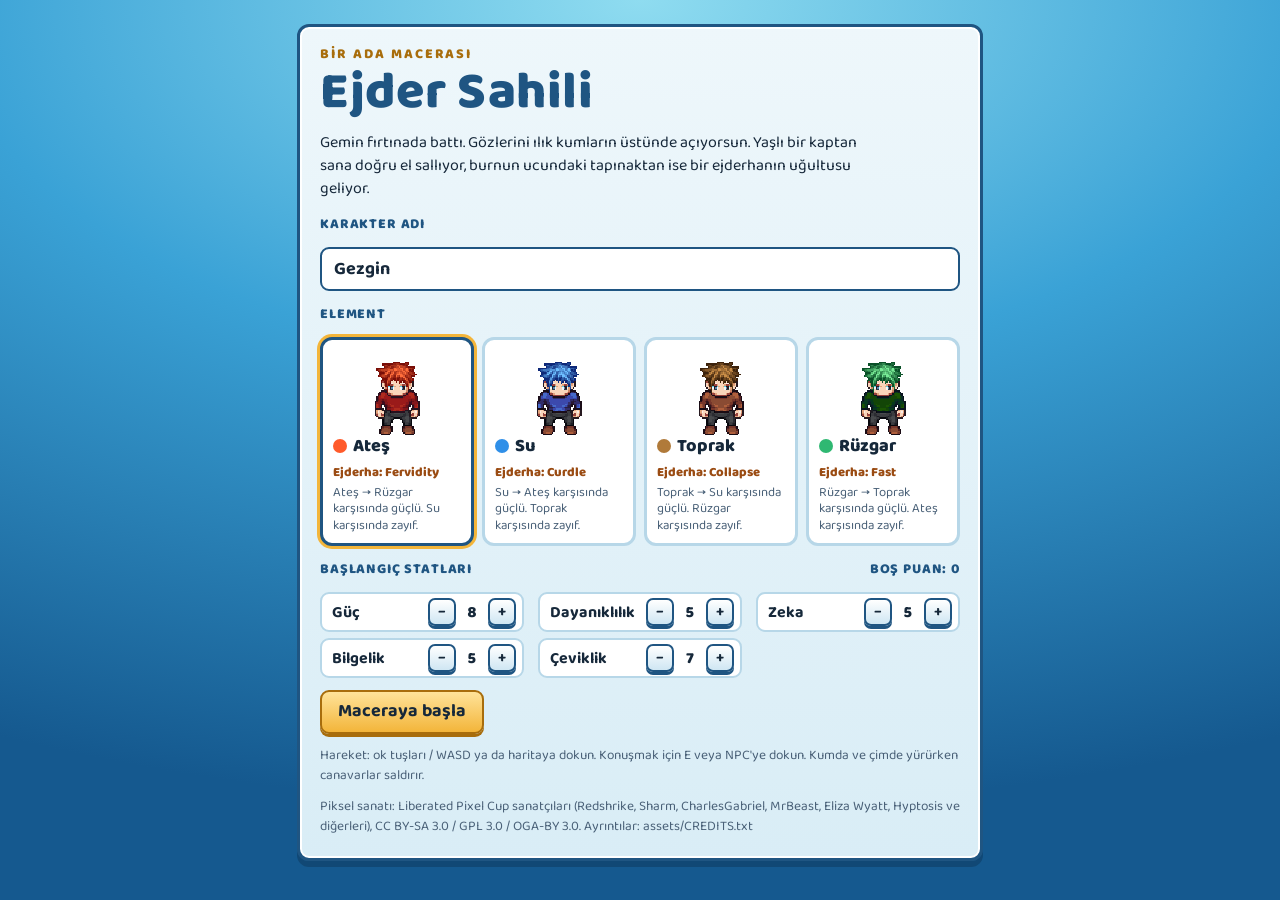
==== commit 97073795: "Grafikler LPC piksel sanatina tasindi - Arazi: LPC Revised autotile (kum, islak kum, sig/derin su, c" ====
--- a/ejder-sahili/index.html
+++ b/ejder-sahili/index.html
@@ -123,6 +123,7 @@
 #cname{font-family:var(--font);font-size:18px;font-weight:700;padding:6px 12px;border:2px solid var(--frame);border-radius:9px;background:#fff;color:var(--ink);width:100%;box-sizing:border-box}
 #elgrid{display:grid;grid-template-columns:repeat(auto-fit,minmax(130px,1fr));gap:8px}
 .elcard{border:3px solid #b7d7e8;background:#fff;border-radius:12px;padding:8px 10px;text-align:left;display:grid;gap:2px;color:var(--ink)}
+.elcard .elprev{width:96px;height:96px;image-rendering:pixelated;justify-self:center;margin:-6px 0 -8px}
 .elcard .t{font-weight:800;font-size:18px;display:flex;align-items:center;gap:6px}
 .elcard .t i{width:14px;height:14px;border-radius:50%;display:inline-block}
 .elcard .s{font-size:13px;color:var(--ink-soft);line-height:1.3}
@@ -193,6 +194,7 @@
         <button id="contBtn" class="btn big" hidden>Kayıttan devam et</button>
       </div>
       <p class="help">Hareket: ok tuşları / WASD ya da haritaya dokun. Konuşmak için E veya NPC'ye dokun. Kumda ve çimde yürürken canavarlar saldırır.</p>
+      <p class="help">Piksel sanatı: Liberated Pixel Cup sanatçıları (Redshrike, Sharm, CharlesGabriel, MrBeast, Eliza Wyatt, Hyptosis ve diğerleri), CC BY-SA 3.0 / GPL 3.0 / OGA-BY 3.0. Ayrıntılar: assets/CREDITS.txt</p>
     </div>
   </section>
 </div>
@@ -263,11 +265,13 @@
 };
 
 const MOBS={
-  crab :{name:'Kum Yengeci',     el:'water',hp:40,atk:14,def:7, mat:6, mdf:5,spd:8, exp:9, gold:[3,7], zone:['wet','sand']},
-  jelly:{name:'Denizanası',      el:'water',hp:32,atk:10,def:3, mat:15,mdf:9,spd:10,exp:10,gold:[3,6], zone:['wet'],cast:'iceArrow'},
-  gull :{name:'Haydut Martı',    el:'wind', hp:30,atk:15,def:4, mat:9, mdf:4,spd:17,exp:9, gold:[2,6], zone:['sand','grass'],cast:'windBlade'},
-  worm :{name:'Kızgın Kum Kurdu',el:'fire', hp:42,atk:16,def:5, mat:13,mdf:5,spd:9, exp:11,gold:[4,8], zone:['sand','grass'],cast:'fireArrow'},
-  shell:{name:'Kabuk Canavarı',  el:'earth',hp:56,atk:13,def:13,mat:6, mdf:9,spd:5, exp:12,gold:[5,10],zone:['sand','grass','wet']},
+  slime   :{name:'Deniz Balçığı', el:'water',hp:38,atk:13,def:6, mat:13,mdf:7, spd:8, exp:9, gold:[3,7], zone:['wet','sand'],cast:'iceArrow'},
+  worm    :{name:'Kum Kurdu',     el:'earth',hp:50,atk:15,def:10,mat:6, mdf:7, spd:6, exp:11,gold:[4,9], zone:['sand','wet']},
+  bee     :{name:'Ateş Arısı',    el:'fire', hp:30,atk:15,def:4, mat:12,mdf:4, spd:17,exp:9, gold:[2,6], zone:['sand','grass'],cast:'fireArrow'},
+  bat     :{name:'Sahil Yarasası',el:'wind', hp:32,atk:14,def:5, mat:9, mdf:5, spd:16,exp:9, gold:[2,6], zone:['sand','grass'],cast:'windBlade'},
+  snake   :{name:'Çimen Yılanı',  el:'wind', hp:36,atk:16,def:6, mat:8, mdf:5, spd:12,exp:10,gold:[3,7], zone:['grass']},
+  flower  :{name:'Yamyam Çiçek',  el:'earth',hp:60,atk:17,def:9, mat:14,mdf:10,spd:5, exp:14,gold:[5,11],zone:['grass'],cast:'stoneHit',minLv:2},
+  pumpking:{name:'Balkabağı Kral',el:'fire', hp:72,atk:18,def:11,mat:16,mdf:10,spd:7, exp:18,gold:[8,14],zone:['grass','sand'],cast:'fireArrow',minLv:3},
 };
 
 const STAT_KEYS=[['str','Güç','Saldırı gücü'],['con','Dayanıklılık','HP ve savunma'],['int','Zeka','Büyü gücü'],['wis','Bilgelik','SP ve büyü savunması'],['agi','Çeviklik','Hız, önce davranma']];
@@ -309,255 +313,161 @@
 const SHRINE={x:50,y:Math.floor(southAt(50.5))-3};
 const DOCK_X=24,DOCK_Y0=Math.floor(southAt(24.5))-1;
 const VILLAGE={x0:29,y0:3,x1:45,y1:14};
-const HUTS=[{x:32,y:6},{x:41,y:6},{x:31,y:11}];
+// Evler 5x5 karo; (x,y) = sol-alt karo. Alt 3 sıra geçilmez.
+const HOUSES=[{x:31,y:9},{x:39,y:9}];
+const CAMPFIRE={x:37,y:8};
 
 pathLine(START.x,START.y-1,START.x,13);
 pathLine(START.x,13,SHRINE.x,13);
-pathLine(37,5,37,13);
+pathLine(37,10,37,13);
 pathLine(SHRINE.x,13,SHRINE.x,SHRINE.y-1);
-pathLine(34,13,34,8);
+for(let x=34;x<=40;x++)setLand(x,10,T.PATH);
 for(let y=DOCK_Y0;y<DOCK_Y0+7;y++){const t=tileAt(DOCK_X,y);if(t<=T.WET)map[y][DOCK_X]=T.DOCK}
 
-// NPC'ler
+// NPC'ler (sheet = karakter sprite sayfası)
 const NPCS=[
-  {id:'captain',name:'Yaşlı Kaptan Rıza',x:START.x+2,y:START.y,dir:'left',look:{skin:'#f1c7a0',hair:'#e8e8e8',shirt:'#2c4a78',pants:'#1c2a44',beard:true,hat:'captain'}},
-  {id:'healer', name:'Şifacı Elif',x:35,y:8,dir:'down',look:{skin:'#f6d2b3',hair:'#6b3b2a',shirt:'#ef8fb4',pants:'#fff',long:true}},
-  {id:'merchant',name:'Tüccar Remzi',x:39,y:9,dir:'down',look:{skin:'#d9a57c',hair:'#2a2a2a',shirt:'#7b4fb8',pants:'#3a2a55',hat:'band'}},
+  {id:'captain',name:'Yaşlı Kaptan Rıza',x:START.x+3,y:START.y,dir:'left',look:{sheet:'captain'}},
+  {id:'healer', name:'Şifacı Elif',x:34,y:11,dir:'down',look:{sheet:'healer'}},
+  {id:'merchant',name:'Tüccar Remzi',x:41,y:11,dir:'down',look:{sheet:'merchant'}},
   {id:'shrine', name:'Ejderha Ruhu Tapınağı',x:SHRINE.x,y:SHRINE.y,shrine:true},
 ];
 const npcAt=(x,y)=>NPCS.find(n=>n.x===x&&n.y===y);
 
 // sabit objeler (derinlik sıralı çizilir)
-const OBJS=[];const blocked=new Set();const bkey=(x,y)=>x+','+y;
+const OBJS=[];const DECOR=[];const blocked=new Set();const bkey=(x,y)=>x+','+y;
 function block(x,y){blocked.add(bkey(x,y))}
-HUTS.forEach(h=>{OBJS.push({type:'hut',x:h.x,y:h.y});for(let dx=0;dx<2;dx++)for(let dy=-1;dy<=0;dy++)block(h.x+dx,h.y+dy)});
+HOUSES.forEach(h=>{OBJS.push({type:'house',x:h.x,y:h.y});for(let dx=0;dx<5;dx++)for(let dy=-2;dy<=0;dy++)block(h.x+dx,h.y+dy)});
+OBJS.push({type:'fire',x:CAMPFIRE.x,y:CAMPFIRE.y});block(CAMPFIRE.x,CAMPFIRE.y);
+[[43,11,'barrel'],[44,11,'barrel'],[43,12,'crate']].forEach(([x,y,k])=>{OBJS.push({type:'prop',k,x,y});block(x,y)});
 OBJS.push({type:'wreck',x:WRECK.x,y:WRECK.y});
 for(let dx=-1;dx<=1;dx++)for(let dy=-1;dy<=0;dy++)block(WRECK.x+dx,WRECK.y+dy);
-[[-2,0],[2,0],[-2,1],[2,1],[-1,2],[1,2]].forEach(([dx,dy])=>{const x=SHRINE.x+dx,y=SHRINE.y+dy;if(WALKABLE.has(tileAt(x,y))){OBJS.push({type:'rock',x,y,big:true});block(x,y)}});
+[[-1,0],[1,0]].forEach(([dx,dy])=>{const x=SHRINE.x+dx,y=SHRINE.y+dy;OBJS.push({type:'pillar',x,y});block(x,y)});
+[[-3,1],[3,0],[2,2],[-2,2]].forEach(([dx,dy],i)=>{const x=SHRINE.x+dx,y=SHRINE.y+dy;if(WALKABLE.has(tileAt(x,y))){OBJS.push({type:'rock',k:i%2?'rocktall':'rockbig',x,y});block(x,y)}});
 {
   const R=mulberry(7);
   const near=(x,y,p,d)=>Math.abs(x-p.x)+Math.abs(y-p.y)<=d;
+  // orman şeridi: sık ağaçlar
+  for(let y=0;y<MH;y++)for(let x=0;x<MW;x++){
+    if(map[y][x]!==T.FOREST)continue;
+    if((x+y)%2===0||R()<.3)OBJS.push({type:'tree',k:pick(['tree1','tree2','tree3','tree4','pine1','pine2','tree1','tree2']),x,y,ox:Math.round((R()-.5)*14)});
+  }
   for(let y=3;y<MH;y++)for(let x=1;x<MW-3;x++){
     const t=tileAt(x,y);if(t!==T.SAND&&t!==T.GRASS&&t!==T.WET)continue;
     if(blocked.has(bkey(x,y))||npcAt(x,y))continue;
-    if(near(x,y,START,3)||near(x,y,SHRINE,3)||NPCS.some(n=>near(x,y,n,2))||HUTS.some(h=>near(x,y,h,2)))continue;
+    if(near(x,y,START,3)||near(x,y,SHRINE,3)||NPCS.some(n=>near(x,y,n,2))||inVillage(x,y))continue;
     let nearPath=false;for(let dy=-1;dy<=1;dy++)for(let dx=-1;dx<=1;dx++)if(tileAt(x+dx,y+dy)===T.PATH||tileAt(x+dx,y+dy)===T.DOCK)nearPath=true;
-    if(nearPath)continue;
     const r=R();
-    if((t===T.SAND&&r<.05)||(t===T.GRASS&&r<.04)){OBJS.push({type:'palm',x,y,ph:R()*6});block(x,y)}
-    else if(t!==T.GRASS&&r>.985){OBJS.push({type:'rock',x,y});block(x,y)}
-  }
-}
+    if(!nearPath&&t===T.SAND&&r<.05){OBJS.push({type:'palm',x,y,ph:R()*6});block(x,y)}
+    else if(!nearPath&&t===T.GRASS&&r<.018){OBJS.push({type:'tree',k:pick(['tree1','tree2','tree3']),x,y,ox:0});block(x,y)}
+    else if(!nearPath&&t===T.GRASS&&r<.05){OBJS.push({type:'prop',k:pick(['bush1','bush2','bush3','fern']),x,y});block(x,y)}
+    else if(!nearPath&&t!==T.GRASS&&r>.985){OBJS.push({type:'rock',k:pick(['rockbig','rockflat']),x,y});block(x,y)}
+    else if(t===T.GRASS&&r>.86)DECOR.push({k:pick(['flower1','flower2','flower1','grass1']),x:x*TILE+4+R()*20,y:y*TILE+8+R()*20});
+    else if(t===T.SAND&&r>.95)DECOR.push({k:pick(['grass2','reed','rocksmall']),x:x*TILE+4+R()*20,y:y*TILE+8+R()*20});
+  }
+}
+function inVillage(x,y){return x>=VILLAGE.x0&&x<=VILLAGE.x1&&y>=VILLAGE.y0&&y<=VILLAGE.y1}
 function walkable(x,y){return WALKABLE.has(tileAt(x,y))&&!blocked.has(bkey(x,y))&&!npcAt(x,y)}
-const inVillage=(x,y)=>x>=VILLAGE.x0&&x<=VILLAGE.x1&&y>=VILLAGE.y0&&y<=VILLAGE.y1;
 const isSafe=(x,y)=>inVillage(x,y)||Math.hypot(x-START.x,y-START.y)<5.5||Math.hypot(x-SHRINE.x,y-SHRINE.y)<3.5||tileAt(x,y)===T.DOCK;
 
-// ---------- zemin: piksel piksel pürüzsüz kıyı
-let base,foamA,foamB;const sparkles=[];
+/* =========================================================
+   GÖRSELLER (LPC piksel sanatı, bkz. assets/CREDITS.txt)
+   ========================================================= */
+const OBJ_RECTS={"house":[0,0,160,160],"palm":[162,0,90,140],"pine2":[254,0,85,136],"tree3":[341,0,94,125],"tree4":[437,0,94,125],"pine1":[533,0,85,104],"tree2":[620,0,94,100],"pillar":[716,0,26,96],"pillarw":[744,0,32,96],"tree1":[778,0,94,93],"rocktall":[874,0,32,55],"rockbig":[908,0,59,54],"grass2":[969,0,25,53],"fernbig":[0,162,87,52],"fern":[89,162,55,51],"grass1":[146,162,27,43],"barrel":[175,162,28,37],"bush1":[205,162,32,32],"bush2":[239,162,32,32],"bush3":[273,162,32,32],"fire0":[307,162,32,32],"fire1":[341,162,32,32],"fire2":[375,162,32,32],"fire3":[409,162,32,32],"plank":[443,162,32,32],"plankd":[477,162,32,32],"treeshadow":[511,162,64,31],"rockflat":[577,162,61,30],"reed":[640,162,22,28],"crate":[664,162,19,23],"rocksmall":[685,162,27,14],"flower1":[714,162,9,11],"flower2":[725,162,8,9]};
+const IMG={};
+const ASSET_LIST=['terrain','objects','char_fire','char_water','char_earth','char_wind','char_captain','char_healer','char_merchant','mob_slime','mob_worm','mob_bee','mob_bat','mob_snake','mob_flower','mob_pumpking'];
+function loadAssets(){return Promise.all(ASSET_LIST.map(k=>new Promise((res,rej)=>{const im=new Image();im.onload=()=>{IMG[k]=im;res()};im.onerror=()=>rej(new Error(k+'.png yüklenemedi'));im.src='assets/'+k+'.png'})))}
+function spr(c,k,dx,dy,s=1){const r=OBJ_RECTS[k],sm=c.imageSmoothingEnabled;c.imageSmoothingEnabled=false;c.drawImage(IMG.objects,r[0],r[1],r[2],r[3],Math.round(dx),Math.round(dy),Math.round(r[2]*s),Math.round(r[3]*s));c.imageSmoothingEnabled=sm}
+// nesneyi alt-orta noktasına göre çiz
+function sprB(c,k,cx,by,s=1){const r=OBJ_RECTS[k];spr(c,k,cx-r[2]*s/2,by-r[3]*s,s)}
+function shadowB(c,cx,by,s){c.globalAlpha=.35;sprB(c,'treeshadow',cx,by,s);c.globalAlpha=1}
+
+// ---------- zemin: LPC autotile (16 px çeyrek karolar)
+// Kaynak: terrain.png (32 px). outer = 3x3 blok sol-üst, inner = 2x2 iç köşe bloğu, fills = dolgu karoları
+const TL={
+  sand:[[3,5],[4,5],[5,5]],
+  dirt:[[3,3],[4,3],[5,3],[3,4],[4,4],[5,4]],
+  wet:{outer:[9,5],inner:[9,8],fills:[[3,6],[4,6],[5,6]]},
+  water:[{outer:[0,20],inner:[3,20]},{outer:[0,20],inner:[3,20]}],
+  deep:[{outer:[0,23],inner:[3,23]},{outer:[0,23],inner:[3,23]}],
+  grass:{outer:[0,0],inner:[0,6],fills:[[1,1],[1,1],[3,1],[4,1],[5,1],[3,2],[4,2],[5,2]]},
+};
+function autotile(c,W_,H_,inside,set,hs){
+  const img=IMG.terrain;
+  for(let y=0;y<H_;y++)for(let x=0;x<W_;x++){
+    if(!inside(x,y))continue;
+    const hv=hash2(x+hs,y*7+hs);
+    for(let q=0;q<4;q++){
+      const dx=q&1,dy=q>>1,sx=dx?1:-1,sy=dy?1:-1;
+      const h=inside(x+sx,y),v=inside(x,y+sy),d=inside(x+sx,y+sy);
+      let X,Y;
+      if(h&&v&&!d){X=set.inner[0]*32+(dx?16:32);Y=set.inner[1]*32+(dy?16:32)}
+      else if(h&&v&&set.fills){const f=set.fills[Math.floor(hv*set.fills.length)];X=f[0]*32+dx*16;Y=f[1]*32+dy*16}
+      else{const cx=h?1:(dx?2:0),cy=v?1:(dy?2:0);X=(set.outer[0]+cx)*32+dx*16;Y=(set.outer[1]+cy)*32+dy*16}
+      c.drawImage(img,X,Y,16,16,x*32+dx*16,y*32+dy*16,16,16);
+    }
+  }
+}
+function fillTiles(c,W_,H_,inside,fills,hs){for(let y=0;y<H_;y++)for(let x=0;x<W_;x++){if(!inside(x,y))continue;const f=fills[Math.floor(hash2(x+hs,y+hs*3)*fills.length)];c.drawImage(IMG.terrain,f[0]*32,f[1]*32,32,32,x*32,y*32,32,32)}}
+// grid: t(x,y) -> T değeri; kenar dışı en yakın karoya kilitlenir
+function renderGround(W_,H_,t,frame,grassUnder){
+  const cv_=document.createElement('canvas');cv_.width=W_*32;cv_.height=H_*32;const c=cv_.getContext('2d');c.imageSmoothingEnabled=false;
+  const g=(x,y)=>t(clamp(x,0,W_-1),clamp(y,0,H_-1));
+  const isWater=v=>v===T.SHALLOW||v===T.SEA||v===T.DEEP||v===T.DOCK;
+  fillTiles(c,W_,H_,()=>true,TL.sand,1);
+  fillTiles(c,W_,H_,(x,y)=>g(x,y)===T.PATH&&grassUnder(x,y),TL.dirt,2);
+  autotile(c,W_,H_,(x,y)=>{const v=g(x,y);return v===T.WET||isWater(v)},TL.wet,3);
+  autotile(c,W_,H_,(x,y)=>isWater(g(x,y)),TL.water[frame],4);
+  autotile(c,W_,H_,(x,y)=>g(x,y)===T.DEEP,TL.deep[frame],5);
+  autotile(c,W_,H_,(x,y)=>{const v=g(x,y);return v===T.GRASS||v===T.FOREST},TL.grass,6);
+  return cv_;
+}
+let bases=[];const sparkles=[];
 function buildTerrain(){
-  const w=MW*TILE,h=MH*TILE;
-  base=document.createElement('canvas');base.width=w;base.height=h;
-  const bc=base.getContext('2d');const img=bc.createImageData(w,h);const d=img.data;
-  const SX=new Float32Array(w),GX=new Float32Array(w),WY=new Float32Array(h),GY=new Float32Array(h);
-  for(let px=0;px<w;px++){const x=px/TILE;SX[px]=southAt(x);GX[px]=grassX(x)}
-  for(let py=0;py<h;py++){const y=py/TILE;WY[py]=westAt(y);GY[py]=grassY(y)}
-  let i=0;
-  for(let py=0;py<h;py++){const y=py/TILE;for(let px=0;px<w;px++,i+=4){
-    const x=px/TILE;const s=Math.min(SX[px]-y,x-WY[py]);const g=GX[px]+GY[py];
-    const n=hash2(px,py);let r,gg,b;
-    if(s<0){
-      const k=clamp(-s/4.5,0,1);r=lerp(118,22,k);gg=lerp(214,100,k);b=lerp(212,168,k);
-      if(s>-.9){const m=(1+s/.9)*.5;r=lerp(r,226,m);gg=lerp(gg,204,m);b=lerp(b,150,m)}
-      const w2=Math.sin(px*.05+Math.sin(py*.03)*3)*Math.sin(py*.08)*6;r+=w2;gg+=w2;b+=w2;
-      const nn=(hash2(px>>2,py>>2)-.5)*6;r+=nn;gg+=nn;b+=nn;
-      if(s>-.08){const m=1-(-s/.08);r=lerp(r,250,m*.8);gg=lerp(gg,250,m*.8);b=lerp(b,245,m*.8)}
-    }else if(s<1.3){
-      const m=s/1.3;r=lerp(200,238,m);gg=lerp(170,214,m);b=lerp(118,152,m);
-      const nn=(n-.5)*12;r+=nn;gg+=nn;b+=nn*.7;
-    }else if(s<g+(n-.5)*.3){
-      const rip=Math.sin(py*.32+Math.sin(px*.045)*3)*5;
-      r=241+rip;gg=216+rip;b=154+rip*.6;const nn=(n-.5)*16;r+=nn;gg+=nn;b+=nn*.6;
-      if(n>.985){r-=40;gg-=40;b-=35}
-    }else{
-      const v=Math.sin(x*1.3+y*.7)*Math.sin(y*1.1-x*.5);
-      r=98+v*12;gg=174+v*16;b=78+v*6;const nn=(n-.5)*22;r+=nn*.6;gg+=nn;b+=nn*.4;
-      const e=s-g;if(e<.35){const m=1-e/.35;r=lerp(r,214,m*.5);gg=lerp(gg,200,m*.5);b=lerp(b,130,m*.5)}
-    }
-    d[i]=r;d[i+1]=gg;d[i+2]=b;d[i+3]=255;
-  }}
-  bc.putImageData(img,0,0);
-  // köpük katmanları (yarım çözünürlük)
-  const fw=w>>1,fh=h>>1;
-  foamA=document.createElement('canvas');foamA.width=fw;foamA.height=fh;
-  foamB=document.createElement('canvas');foamB.width=fw;foamB.height=fh;
-  const fa=foamA.getContext('2d').createImageData(fw,fh),fb=foamB.getContext('2d').createImageData(fw,fh);
-  i=0;for(let py=0;py<fh;py++){for(let px=0;px<fw;px++,i+=4){
-    const x=px*2/TILE,y=py*2/TILE;const s=Math.min(SX[px*2]-y,x-WY[py*2]);if(s>=0)continue;
-    const brk=Math.sin(x*2.1+y*1.3)*.5+.5;
-    const a1=Math.max(0,1-Math.abs(s+.32)/.09);const a2=Math.max(0,1-Math.abs(s+.85)/.1)*(brk>.35?1:0);
-    fa.data[i]=fa.data[i+1]=fa.data[i+2]=255;fa.data[i+3]=a1*230;
-    fb.data[i]=fb.data[i+1]=fb.data[i+2]=255;fb.data[i+3]=a2*200;
-  }}
-  foamA.getContext('2d').putImageData(fa,0,0);foamB.getContext('2d').putImageData(fb,0,0);
-  // üst detaylar
-  const R=mulberry(99);
-  for(let y=0;y<MH;y++)for(let x=0;x<MW;x++){
-    const t=map[y][x],px=x*TILE,py=y*TILE;
-    if(t===T.PATH){
-      bc.fillStyle='#d6b073';
-      rr(bc,px+3,py+3,TILE-6,TILE-6,10);
-      if(tileAt(x+1,y)===T.PATH)bc.fillRect(px+16,py+5,TILE,TILE-10);
-      if(tileAt(x,y+1)===T.PATH)bc.fillRect(px+5,py+16,TILE-10,TILE);
-    }
-  }
-  for(let y=0;y<MH;y++)for(let x=0;x<MW;x++){
-    const t=map[y][x],px=x*TILE,py=y*TILE;
-    if(t===T.PATH){bc.fillStyle='#b99258';for(let k=0;k<3;k++)circ(bc,px+6+R()*20,py+6+R()*20,1+R()*1.4)}
-    else if(t===T.DOCK){
-      bc.fillStyle='rgba(0,0,0,.18)';bc.fillRect(px+2,py+4,TILE-2,TILE);
-      bc.fillStyle='#9a6536';bc.fillRect(px,py,TILE,TILE);
-      bc.strokeStyle='#6b4221';bc.lineWidth=1.5;
-      for(let k=0;k<4;k++){bc.beginPath();bc.moveTo(px,py+k*8+.5);bc.lineTo(px+TILE,py+k*8+.5);bc.stroke()}
-      bc.fillStyle='#5a371b';bc.fillRect(px-2,py,5,TILE);bc.fillRect(px+TILE-3,py,5,TILE);
-    }else if(t===T.GRASS&&R()>.78){
-      const cols=['#fff6f0','#ffd34d','#ff9ac4','#b9a4ff'];bc.fillStyle=pick(cols);
-      for(let k=0;k<3;k++)circ(bc,px+4+R()*24,py+4+R()*24,1.8);
-    }else if(t===T.GRASS&&R()>.6){
-      bc.strokeStyle='rgba(40,110,40,.55)';bc.lineWidth=1.3;const gx=px+6+R()*20,gy=py+10+R()*18;
-      for(let k=-1;k<=1;k++){bc.beginPath();bc.moveTo(gx+k*3,gy);bc.lineTo(gx+k*4,gy-6);bc.stroke()}
-    }else if((t===T.SAND||t===T.WET)&&R()>.965){
-      const sx=px+8+R()*16,sy=py+8+R()*16;
-      if(R()>.5){bc.fillStyle='#f28a5c';bc.beginPath();for(let k=0;k<10;k++){const a=k/10*Math.PI*2-Math.PI/2,rad=k%2?2.5:6;bc.lineTo(sx+Math.cos(a)*rad,sy+Math.sin(a)*rad)}bc.fill()}
-      else{bc.fillStyle='#fbe6de';ell(bc,sx,sy,4,3);bc.strokeStyle='#d7a896';bc.lineWidth=1;bc.beginPath();bc.moveTo(sx-3,sy);bc.lineTo(sx+3,sy);bc.stroke()}
-    }
-  }
-  // orman şeridi
-  for(let y=0;y<MH;y++)for(let x=0;x<MW;x++){
-    if(map[y][x]!==T.FOREST)continue;const px=x*TILE,py=y*TILE;
-    for(let k=0;k<3;k++){const cx=px+R()*TILE,cy=py+R()*TILE,r=14+R()*8;
-      bc.fillStyle='#1f5a2c';circ(bc,cx,cy+4,r);bc.fillStyle='#2f7a3a';circ(bc,cx-2,cy,r*.85);bc.fillStyle='#46a04c';circ(bc,cx-5,cy-5,r*.45)}
-  }
-  // parıltılar
-  for(let k=0;k<420;k++){const x=R()*MW,y=R()*MH;if(coast(x,y)<-1.2)sparkles.push({x:x*TILE,y:y*TILE,ph:R()*7,sz:1+R()*2})}
+  const orig=(x,y)=>classify(coast(x+.5,y+.5),grassX(x+.5)+grassY(y+.5))===T.GRASS;
+  for(let f=0;f<1;f++){
+    const cvs=renderGround(MW,MH,(x,y)=>map[y][x],f,orig);
+    const c=cvs.getContext('2d');c.imageSmoothingEnabled=false;
+    // iskele
+    for(let y=0;y<MH;y++)for(let x=0;x<MW;x++)if(map[y][x]===T.DOCK){c.fillStyle='rgba(0,0,0,.25)';c.fillRect(x*32+3,y*32+6,30,30);spr(c,y%2?'plank':'plankd',x*32,y*32);c.fillStyle='#4a2c15';c.fillRect(x*32,y*32+26,4,8);c.fillRect(x*32+28,y*32+26,4,8)}
+    // yer süsleri (çiçek, ot)
+    for(const d of DECOR)spr(c,d.k,d.x,d.y);
+    bases.push(cvs);
+  }
+  const R=mulberry(3);
+  for(let k=0;k<260;k++){const x=R()*MW,y=R()*MH;if(tileAt(Math.floor(x),Math.floor(y))<=T.SEA)sparkles.push({x:Math.round(x*TILE),y:Math.round(y*TILE),ph:R()*7})}
 }
 
 /* =========================================================
-   KARAKTER ve CANAVAR ÇİZİMLERİ
+   KARAKTER ve CANAVAR ÇİZİMLERİ (sprite)
    ========================================================= */
+// Karakter sayfası 512x1088: yürüme(8 kare) 0, bekleme(1) 256, büyü(7) 512, vuruş(6) 768, yaralanma(6, tek sıra) 1024
+const DIR_ROW={up:0,left:1,down:2,right:3};
+const ANIM_Y={walk:0,idle:256,magic:512,swing:768,hurt:1024};
+const ANIM_N={walk:8,idle:1,magic:7,swing:6,hurt:6};
 function drawChar(c,x,y,o){
-  const s=o.s||1;c.save();c.translate(x,y);c.scale(s,s);
-  c.fillStyle='rgba(0,0,0,.22)';ell(c,0,0,11,4);
-  const ph=o.phase||0,sw=Math.sin(ph),bob=o.moving?Math.abs(sw)*1.6:Math.sin((o.t||0)*2.2)*.6;
-  const side=o.dir==='left'||o.dir==='right';
-  if(o.dir==='left')c.scale(-1,1);
-  c.translate(0,-bob);
-  const lw=o.moving?sw:0;
-  // bacaklar
-  c.fillStyle=o.pants;
-  if(side){rr(c,-4+lw*3,-13,5,13,2);rr(c,-1-lw*3,-13,5,13,2)}
-  else{rr(c,-6,-13-(lw>0?lw*2:0),5,13,2);rr(c,1,-13+(lw<0?lw*2:0),5,13,2)}
-  c.fillStyle='#3b2a1e';
-  if(side){rr(c,-4+lw*3,-3,7,3,1);rr(c,-1-lw*3,-3,7,3,1)}else{rr(c,-7,-3,6,3,1);rr(c,1,-3,6,3,1)}
-  // gövde
-  if(o.long){c.fillStyle=o.hair;rr(c,-9,-36,18,22,6)}
-  c.fillStyle=o.shirt;rr(c,-8,-27,16,16,5);
-  c.fillStyle='rgba(0,0,0,.18)';c.fillRect(-8,-15,16,2.5);
-  if(o.beard===undefined&&o.hat===undefined&&o.el){c.fillStyle=EL[o.el].light;circ(c,0,-21,2.2)}
-  // kollar
-  c.fillStyle=o.shirt;
-  if(side){c.save();c.translate(0,-24);c.rotate(-lw*.6);rr(c,-2.5,0,5,11,2.5);c.fillStyle=o.skin;circ(c,0,11,2.6);c.restore()}
-  else{c.save();c.translate(-9,-25);c.rotate(lw*.3);rr(c,-2.5,0,5,11,2.5);c.fillStyle=o.skin;circ(c,0,11,2.6);c.restore();
-       c.save();c.translate(9,-25);c.rotate(-lw*.3);c.fillStyle=o.shirt;rr(c,-2.5,0,5,11,2.5);c.fillStyle=o.skin;circ(c,0,11,2.6);c.restore()}
-  // kafa
-  c.fillStyle=o.skin;circ(c,0,-37,10.5);
-  // saç
-  c.fillStyle=o.hair;
-  if(o.dir==='up'){circ(c,0,-38,11.2);c.beginPath();c.moveTo(-9,-34);c.lineTo(0,-24);c.lineTo(9,-34);c.fill()}
-  else{
-    c.beginPath();c.arc(0,-38,11.2,Math.PI*1.02,Math.PI*1.98);c.fill();
-    c.beginPath();c.moveTo(-11,-39);c.lineTo(-7,-31);c.lineTo(-3,-38);c.lineTo(0,-31);c.lineTo(4,-38);c.lineTo(7,-31);c.lineTo(11,-39);c.lineTo(8,-46);c.lineTo(-8,-46);c.fill();
-    c.beginPath();c.moveTo(-6,-47);c.lineTo(-2,-53);c.lineTo(1,-47);c.lineTo(6,-52);c.lineTo(8,-45);c.fill();
-    if(side){c.beginPath();c.moveTo(-11,-40);c.lineTo(-10,-28);c.lineTo(-4,-36);c.fill()}
-  }
-  if(o.beard&&o.dir!=='up'){c.fillStyle='#f4f4f4';c.beginPath();c.moveTo(side?-2:-8,-33);c.quadraticCurveTo(side?5:0,-20,side?9:8,-33);c.fill()}
-  if(o.hat==='captain'){c.fillStyle='#1d2d4a';rr(c,-12,-50,24,7,3);c.fillStyle='#fff';rr(c,-10,-54,20,6,3);c.fillStyle='#f3b53a';circ(c,side?4:0,-51,2)}
-  if(o.hat==='band'){c.fillStyle='#e9c14a';rr(c,-11,-45,22,4,2)}
-  // gözler
-  if(o.dir!=='up'){
-    c.fillStyle='#1b1b2a';
-    if(side){ell(c,6,-36,1.8,2.6);c.fillStyle='#fff';circ(c,6.5,-37,.8)}
-    else{ell(c,-4,-36,1.8,2.6);ell(c,4,-36,1.8,2.6);c.fillStyle='#fff';circ(c,-3.5,-37,.8);circ(c,4.5,-37,.8);
-      c.fillStyle='rgba(255,120,120,.35)';ell(c,-7,-32,2.4,1.3);ell(c,7,-32,2.4,1.3)}
-  }
-  c.restore();
-}
-function playerLook(){const e=EL[P.el];return{skin:'#f5cfa8',hair:e.hair,shirt:e.shirt,pants:e.pants,el:P.el}}
-
-const MOBDRAW={
-  crab(c,t){
-    c.fillStyle='rgba(0,0,0,.2)';ell(c,0,0,30,8);
-    c.strokeStyle='#a3301c';c.lineWidth=3;c.lineCap='round';
-    for(const s of[-1,1])for(let i=0;i<3;i++){const k=Math.sin(t*8+i*1.3)*2;c.beginPath();c.moveTo(s*12,-10+i*2);c.lineTo(s*(24+i*3),-6+k);c.lineTo(s*(28+i*3),1);c.stroke()}
-    const bob=Math.sin(t*4)*1.5;
-    c.fillStyle='#e5553a';ell(c,0,-16+bob,24,14);
-    c.fillStyle='#c23f27';ell(c,0,-10+bob,20,6);
-    c.fillStyle='rgba(255,255,255,.28)';ell(c,-7,-22+bob,9,4);
-    for(const s of[-1,1]){
-      c.beginPath();c.moveTo(s*6,-26+bob);c.lineTo(s*8,-38+bob);c.stroke();
-      c.fillStyle='#fff';circ(c,s*8,-39+bob,4.5);c.fillStyle='#111';circ(c,s*8.5,-39+bob,2.2);
-      c.save();c.translate(s*31,-30+bob+Math.sin(t*5+s)*2);
-      c.strokeStyle='#a3301c';c.beginPath();c.moveTo(-s*12,12);c.lineTo(0,0);c.stroke();
-      const op=.35+.3*Math.sin(t*6+s);
-      c.fillStyle='#ee6a45';c.beginPath();c.moveTo(0,0);c.arc(0,0,11,-Math.PI/2-op,-Math.PI/2+Math.PI*1.3);c.closePath();c.fill();
-      c.fillStyle='#ffd6c8';circ(c,-3,-3,2);
-      c.restore();
-    }
-    c.strokeStyle='#6a1a0e';c.lineWidth=2;c.beginPath();c.arc(0,-14+bob,5,.2,Math.PI-.2);c.stroke();
-  },
-  jelly(c,t){
-    const fy=-38+Math.sin(t*2.2)*6;
-    c.fillStyle='rgba(0,0,0,.14)';ell(c,0,0,20-Math.sin(t*2.2)*3,6);
-    c.strokeStyle='rgba(120,160,255,.8)';c.lineWidth=3;c.lineCap='round';
-    for(let i=-2;i<=2;i++){c.beginPath();c.moveTo(i*6,fy+4);for(let k=1;k<=5;k++)c.lineTo(i*6+Math.sin(t*4+k+i)*4,fy+4+k*6);c.stroke()}
-    const g=c.createRadialGradient(-6,fy-10,2,0,fy-4,26);g.addColorStop(0,'#e7f6ff');g.addColorStop(.6,'#8fcaff');g.addColorStop(1,'#5b8cf0');
-    c.fillStyle=g;c.globalAlpha*=.92;c.beginPath();c.ellipse(0,fy,24,20,0,Math.PI,0);c.quadraticCurveTo(12,fy+8,0,fy+5);c.quadraticCurveTo(-12,fy+8,-24,fy);c.fill();c.globalAlpha/=.92;
-    c.fillStyle='#1d2a5a';ell(c,-7,fy-6,2.5,3.5);ell(c,7,fy-6,2.5,3.5);c.fillStyle='#fff';circ(c,-6,fy-7,1);circ(c,8,fy-7,1);
-    c.fillStyle='rgba(255,140,190,.5)';ell(c,-12,fy-1,3,1.6);ell(c,12,fy-1,3,1.6);
-  },
-  gull(c,t){
-    const fy=-44+Math.sin(t*3)*5,flap=Math.sin(t*9);
-    c.fillStyle='rgba(0,0,0,.14)';ell(c,0,0,18,5);
-    c.fillStyle='#b9c4cf';
-    for(const s of[-1,1]){c.beginPath();c.moveTo(s*4,fy-4);c.quadraticCurveTo(s*22,fy-18-flap*14,s*38,fy-6-flap*18);c.quadraticCurveTo(s*22,fy-2,s*4,fy+4);c.fill()}
-    c.fillStyle='#fff';ell(c,0,fy,16,11);ell(c,10,fy-10,9,8);
-    c.fillStyle='#d9e2ea';ell(c,-12,fy+2,8,5);
-    c.fillStyle='#f5b52e';c.beginPath();c.moveTo(17,fy-11);c.lineTo(28,fy-8);c.lineTo(17,fy-6);c.fill();
-    c.fillStyle='#111';circ(c,13,fy-12,1.8);
-    c.fillStyle='#d8322a';rr(c,3,fy-17,15,4,2);c.beginPath();c.moveTo(3,fy-16);c.lineTo(-4,fy-20+Math.sin(t*9)*2);c.lineTo(-2,fy-13);c.fill();
-    c.strokeStyle='#e8a322';c.lineWidth=2;c.beginPath();c.moveTo(-3,fy+10);c.lineTo(-4,fy+16);c.moveTo(3,fy+10);c.lineTo(3,fy+16);c.stroke();
-  },
-  worm(c,t){
-    c.fillStyle='rgba(0,0,0,.18)';ell(c,0,0,24,7);
-    c.fillStyle='#d9ae6b';ell(c,0,-3,22,8);c.fillStyle='#c39658';ell(c,0,-5,14,4);
-    const pts=[];for(let i=0;i<7;i++){const k=i/6;pts.push([Math.sin(t*3-i*.7)*6*k,-6-k*44])}
-    for(let i=0;i<pts.length;i++){const r=11-i*.6;c.fillStyle=i%2?'#e0612d':'#ef7a38';circ(c,pts[i][0],pts[i][1],r);c.fillStyle='#ffc27a';circ(c,pts[i][0]+3,pts[i][1],r*.45)}
-    const h=pts[pts.length-1];
-    for(let k=0;k<3;k++){c.fillStyle=['#ff3b1a','#ff8a1a','#ffe066'][k];const fl=Math.sin(t*14+k)*2;c.beginPath();c.moveTo(h[0]-7+k*2,h[1]-6);c.quadraticCurveTo(h[0]+fl,h[1]-26+k*6,h[0]+7-k*2,h[1]-6);c.fill()}
-    c.fillStyle='#fff';circ(c,h[0]-4,h[1]-1,3);circ(c,h[0]+4,h[1]-1,3);c.fillStyle='#111';circ(c,h[0]-3.4,h[1]-1,1.6);circ(c,h[0]+4.6,h[1]-1,1.6);
-    c.strokeStyle='#111';c.lineWidth=1.6;c.beginPath();c.moveTo(h[0]-7,h[1]-5);c.lineTo(h[0]-2,h[1]-3);c.moveTo(h[0]+7,h[1]-5);c.lineTo(h[0]+2,h[1]-3);c.stroke();
-  },
-  shell(c,t){
-    c.fillStyle='rgba(0,0,0,.2)';ell(c,0,0,28,8);
-    const wob=Math.sin(t*3)*.05;c.save();c.rotate(wob);
-    c.fillStyle='#6b4a2a';for(const s of[-1,1]){rr(c,s*10-3,-8,6,8,2)}
-    const g=c.createRadialGradient(-6,-30,4,0,-22,30);g.addColorStop(0,'#f2cf8f');g.addColorStop(1,'#a8743c');
-    c.fillStyle=g;circ(c,0,-24,24);
-    c.strokeStyle='#7a4f24';c.lineWidth=2.5;c.beginPath();for(let a=0;a<Math.PI*5;a+=.15){const r=2+a*1.3;c.lineTo(-Math.cos(a)*r-2,-26+Math.sin(a)*r)}c.stroke();
-    c.fillStyle='#3a2410';ell(c,10,-12,11,8);
-    const blink=(t%3.5)<.12?.2:1;c.fillStyle='#ffe066';ell(c,14,-13,2.4,2.4*blink);ell(c,7,-13,2.4,2.4*blink);
-    c.restore();
-  },
-};
+  const img=IMG['char_'+o.sheet];if(!img)return;
+  const s=o.s||1;
+  let anim=o.anim||(o.moving?'walk':'idle'),fr=0;
+  if(anim==='walk')fr=Math.floor((o.phase||0)*.8)%8;
+  else if(o.frame!==undefined)fr=Math.min(ANIM_N[anim]-1,Math.max(0,Math.floor(o.frame)));
+  const row=anim==='hurt'?0:DIR_ROW[o.dir||'down'];
+  if(!o.noShadow){c.fillStyle='rgba(0,0,0,.25)';ell(c,x,y,11*s,4*s)}
+  const bob=(!o.moving&&anim==='idle')?Math.round(Math.sin((o.t||0)*2.4)*.6*s):0;
+  const sm=c.imageSmoothingEnabled;c.imageSmoothingEnabled=false;
+  c.drawImage(img,fr*64,ANIM_Y[anim]+row*64,64,64,Math.round(x-32*s),Math.round(y-60*s+bob),Math.round(64*s),Math.round(64*s));
+  c.imageSmoothingEnabled=sm;
+}
+function playerLook(){return{sheet:P.el}}
+// Canavar sayfaları: 3 kare x 4 yön (yukarı, sol, aşağı, sağ)
+const MOB_SPR={slime:{w:32,h:32,s:3},worm:{w:35,h:50,s:2},bee:{w:32,h:32,s:3},bat:{w:32,h:32,s:3},snake:{w:32,h:32,s:3},flower:{w:60,h:76,s:1.5},pumpking:{w:46,h:46,s:2}};
+function drawMob(c,kind,t,row,scale){
+  const m=MOB_SPR[kind],img=IMG['mob_'+kind];if(!img)return;
+  const fr=[0,1,2,1][Math.floor(t*6)%4],s=m.s*scale;
+  const sm=c.imageSmoothingEnabled;c.imageSmoothingEnabled=false;
+  c.drawImage(img,fr*m.w,row*m.h,m.w,m.h,Math.round(-m.w*s/2),Math.round(-m.h*s+4*s),Math.round(m.w*s),Math.round(m.h*s));
+  c.imageSmoothingEnabled=sm;
+}
+function mobHeight(kind,scale){const m=MOB_SPR[kind];return m.h*m.s*scale}
 
 /* =========================================================
    OYUNCU / KAYIT
@@ -577,7 +487,7 @@
 function toast(msg){const d=document.createElement('div');d.textContent=msg;$('#toast').appendChild(d);setTimeout(()=>d.remove(),2600)}
 function drawFace(){const c=$('#face').getContext('2d');c.setTransform(1,0,0,1,0,0);c.clearRect(0,0,104,104);
   const g=c.createRadialGradient(52,40,10,52,52,60);g.addColorStop(0,'#fff');g.addColorStop(1,EL[P.el].light);c.fillStyle=g;c.fillRect(0,0,104,104);
-  drawChar(c,52,150,{...playerLook(),dir:'down',s:2.6})}
+  c.imageSmoothingEnabled=false;const im=IMG['char_'+P.el];if(im)c.drawImage(im,16,256+2*64+6,32,32,4,6,96,96)}
 function updHUD(){
   if(!P)return;const d=derive(P);
   $('#hName').textContent=P.name;$('#hLv').textContent='Lv '+P.lv;
@@ -731,92 +641,76 @@
   if(MW*TILE<vw)cam.x=MW*TILE/2;if(MH*TILE<vh)cam.y=MH*TILE/2;
 }
 function drawWorld(){
-  const c=ctx;c.setTransform(DPR,0,0,DPR,0,0);c.fillStyle='#1b6fae';c.fillRect(0,0,W,H);
+  const c=ctx;c.setTransform(DPR,0,0,DPR,0,0);c.imageSmoothingEnabled=false;c.fillStyle='#1d4a73';c.fillRect(0,0,W,H);
   c.save();c.scale(zoom,zoom);c.translate(Math.round((-cam.x+W/zoom/2)*zoom)/zoom,Math.round((-cam.y+H/zoom/2)*zoom)/zoom);
   const vx=Math.max(0,Math.floor(cam.x-W/zoom/2)),vy=Math.max(0,Math.floor(cam.y-H/zoom/2));
   const vw=Math.min(MW*TILE-vx,Math.ceil(W/zoom)+2),vh=Math.min(MH*TILE-vy,Math.ceil(H/zoom)+2);
-  c.drawImage(base,vx,vy,vw,vh,vx,vy,vw,vh);
-  const fvx=vx>>1,fvy=vy>>1,fvw=Math.ceil(vw/2),fvh=Math.ceil(vh/2);
-  c.globalAlpha=.35+.45*(.5+.5*Math.sin(time*1.6));c.drawImage(foamA,fvx,fvy,fvw,fvh,fvx*2,fvy*2,fvw*2,fvh*2);
-  c.globalAlpha=.3+.5*(.5+.5*Math.sin(time*1.6+2.2));c.drawImage(foamB,fvx,fvy,fvw,fvh,fvx*2,fvy*2,fvw*2,fvh*2);
-  c.globalAlpha=1;c.fillStyle='#fff';
-  for(const s of sparkles){if(s.x<vx||s.y<vy||s.x>vx+vw||s.y>vy+vh)continue;const a=Math.pow(Math.max(0,Math.sin(time*1.7+s.ph)),6);if(a<.05)continue;c.globalAlpha=a;c.fillRect(s.x-s.sz*2,s.y-.5,s.sz*4,1.2);c.fillRect(s.x-.6,s.y-s.sz,1.2,s.sz*2)}
+  c.drawImage(bases[0],vx,vy,vw,vh,vx,vy,vw,vh);c.imageSmoothingEnabled=true;
+  // su parıltıları
+  c.fillStyle='#e8fbff';
+  for(const s of sparkles){if(s.x<vx||s.y<vy||s.x>vx+vw||s.y>vy+vh)continue;const a=Math.max(0,Math.sin(time*1.5+s.ph));if(a<.6)continue;c.globalAlpha=(a-.6)*2.2;c.fillRect(s.x-3,s.y,7,1);c.fillRect(s.x,s.y-2,1,5)}
   c.globalAlpha=1;
-  if(tapMark&&(path.length||mover.moving)){tapMark.t+=1/60;c.strokeStyle='rgba(255,255,255,.85)';c.lineWidth=2;const r=6+Math.sin(time*8)*2;c.beginPath();c.ellipse(tapMark.x*TILE+16,tapMark.y*TILE+22,r+4,r*.5+2,0,0,Math.PI*2);c.stroke()}
+  if(tapMark&&(path.length||mover.moving)){const r=Math.round(7+Math.sin(time*8)*2);c.strokeStyle='rgba(255,255,255,.9)';c.lineWidth=1.5;c.strokeRect(tapMark.x*TILE+16-r,tapMark.y*TILE+16-r*.6,r*2,r*1.2)}
   // derinlik sıralı çizim
   const list=[];
-  for(const o of OBJS){const ox=o.x*TILE,oy=o.y*TILE;if(ox<vx-120||ox>vx+vw+120||oy<vy-40||oy>vy+vh+160)continue;list.push({y:oy+TILE-(o.type==='hut'?2:6),d:()=>drawObj(c,o)})}
-  for(const n of NPCS){const ox=n.x*TILE,oy=n.y*TILE;if(ox<vx-80||ox>vx+vw+80||oy<vy-40||oy>vy+vh+120)continue;list.push({y:oy+TILE-4,d:()=>drawNPC(c,n)})}
-  const px=(mover.moving?lerp(mover.fx,mover.tx,mover.k):P.x)*TILE+TILE/2,py=(mover.moving?lerp(mover.fy,mover.ty,mover.k):P.y)*TILE+TILE-4;
-  list.push({y:py+.1,d:()=>{drawChar(c,px,py,{...playerLook(),dir:P.dir,phase:mover.phase,moving:mover.moving,t:time});
-    c.font=`700 11px ${FONT}`;c.textAlign='center';c.lineWidth=3;c.strokeStyle='rgba(0,0,0,.55)';c.strokeText(P.name,px,py+14);c.fillStyle='#fff';c.fillText(P.name,px,py+14)}});
+  for(const o of OBJS){const ox=o.x*TILE,oy=o.y*TILE;if(ox<vx-170||ox>vx+vw+120||oy<vy-40||oy>vy+vh+170)continue;list.push({y:oy+TILE-(o.type==='house'?1:4),d:()=>drawObj(c,o)})}
+  for(const n of NPCS){const ox=n.x*TILE,oy=n.y*TILE;if(ox<vx-80||ox>vx+vw+80||oy<vy-40||oy>vy+vh+120)continue;list.push({y:oy+TILE-3,d:()=>drawNPC(c,n)})}
+  const px=(mover.moving?lerp(mover.fx,mover.tx,mover.k):P.x)*TILE+TILE/2,py=(mover.moving?lerp(mover.fy,mover.ty,mover.k):P.y)*TILE+TILE-3;
+  list.push({y:py+.1,d:()=>drawChar(c,px,py,{...playerLook(),dir:P.dir,phase:mover.phase,moving:mover.moving,t:time})});
   list.sort((a,b)=>a.y-b.y).forEach(e=>e.d());
+  // isimler en üstte
+  c.imageSmoothingEnabled=true;
+  nameTag(c,P.name,px,py+7+6/zoom,'#ffffff');
+  for(const n of NPCS){if(n.shrine)continue;const x=n.x*TILE+16,y=n.y*TILE+TILE-3;if(x<vx-80||x>vx+vw+80||y<vy-40||y>vy+vh+80)continue;nameTag(c,n.name,x,y+7+6/zoom,'#ffe39a');if(n.id==='captain'&&!P.met.captain)bubble(c,x,y-66)}
+  if(!P.dragon)bubble(c,SHRINE.x*TILE+16,SHRINE.y*TILE-78);
   // efektler
   for(let i=fx.length-1;i>=0;i--){const f=fx[i];f.t+=1/60;if(f.kind==='shrineBurst'){const cx=SHRINE.x*TILE+16,cy=SHRINE.y*TILE-10;const r=f.t*260;c.strokeStyle=EL[P.el].c;c.globalAlpha=Math.max(0,1-f.t/1.2);c.lineWidth=8;c.beginPath();c.arc(cx,cy,r,0,Math.PI*2);c.stroke();c.globalAlpha=1}if(f.t>1.2)fx.splice(i,1)}
   c.restore();
 }
+function nameTag(c,t,x,y,col){c.font=`700 ${(13/zoom).toFixed(2)}px ${FONT}`;c.textAlign='center';c.lineWidth=3/zoom;c.lineJoin='round';c.strokeStyle='rgba(10,20,30,.75)';c.strokeText(t,x,y);c.fillStyle=col;c.fillText(t,x,y)}
+// batık gemi: küçük tuvalde 1x çizilip piksel olarak büyütülür
+let WRECK_SPR=null;
+function buildPixelProps(){
+  WRECK_SPR=document.createElement('canvas');WRECK_SPR.width=130;WRECK_SPR.height=110;
+  let c=WRECK_SPR.getContext('2d');c.translate(65,96);c.rotate(-.1);
+  c.fillStyle='rgba(20,40,60,.35)';ell(c,0,6,60,10);
+  const hull=(col)=>{c.fillStyle=col;c.beginPath();c.moveTo(-58,-30);c.lineTo(54,-38);c.lineTo(44,-2);c.quadraticCurveTo(0,10,-48,2);c.closePath();c.fill()};
+  hull('#3b2210');c.save();c.translate(0,-3);hull('#6d4424');c.restore();
+  c.fillStyle='#8a5a2e';for(let k=0;k<5;k++){c.fillRect(-50+k*3,-30+k*7,96-k*8,2)}
+  c.fillStyle='#2a170a';c.beginPath();c.moveTo(-12,-14);c.lineTo(6,-22);c.lineTo(14,-6);c.lineTo(-4,-2);c.fill();
+  c.fillStyle='#4a2c15';c.save();c.rotate(.22);c.fillRect(-4,-92,6,64);c.restore();
+  c.fillStyle='#e9e0c8';c.beginPath();c.moveTo(12,-88);c.lineTo(40,-72);c.lineTo(34,-50);c.lineTo(24,-56);c.lineTo(26,-62);c.lineTo(6,-48);c.closePath();c.fill();
+  c.fillStyle='#bfb49a';c.beginPath();c.moveTo(12,-88);c.lineTo(24,-70);c.lineTo(6,-48);c.closePath();c.fill();
+}
 function drawObj(c,o){
-  const px=o.x*TILE,py=o.y*TILE;
-  if(o.type==='palm'){
-    const bx=px+16,by=py+26,sway=Math.sin(time*1.1+o.ph)*2.5;
-    c.fillStyle='rgba(0,0,0,.2)';ell(c,bx+10,by,20,6);
-    c.strokeStyle='#8a5a2e';c.lineWidth=7;c.lineCap='round';c.beginPath();c.moveTo(bx,by);c.quadraticCurveTo(bx-6,by-30,bx+6+sway,by-62);c.stroke();
-    c.strokeStyle='#6d4522';c.lineWidth=1.5;for(let k=1;k<7;k++){const t=k/7,x=lerp(bx,bx+6+sway,t)-6*Math.sin(t*Math.PI)*.8,y=lerp(by,by-62,t);c.beginPath();c.moveTo(x-3.5,y);c.lineTo(x+3.5,y-1);c.stroke()}
-    const tx=bx+6+sway,ty=by-64;
-    for(let k=0;k<7;k++){const a=k/7*Math.PI*2+Math.sin(time*1.3+o.ph+k)*.08;const len=30+(k%2)*6;
-      c.fillStyle=k%2?'#3c9a42':'#56b85a';c.beginPath();c.moveTo(tx,ty);
-      const ex=tx+Math.cos(a)*len,ey=ty+Math.sin(a)*len*.55+10;
-      c.quadraticCurveTo(tx+Math.cos(a-.35)*len*.6,ty+Math.sin(a-.35)*len*.3-10,ex,ey);
-      c.quadraticCurveTo(tx+Math.cos(a+.2)*len*.5,ty+Math.sin(a+.2)*len*.3,tx,ty);c.fill()}
-    c.fillStyle='#6b4a22';circ(c,tx-3,ty+4,3.5);circ(c,tx+3,ty+5,3.5);
-  }else if(o.type==='rock'){
-    const s=o.big?1.3:1,bx=px+16,by=py+26;
-    c.fillStyle='rgba(0,0,0,.2)';ell(c,bx+2,by,15*s,5*s);
-    c.fillStyle='#8a8f98';c.beginPath();c.moveTo(bx-14*s,by);c.lineTo(bx-11*s,by-14*s);c.lineTo(bx-2*s,by-20*s);c.lineTo(bx+10*s,by-15*s);c.lineTo(bx+14*s,by);c.fill();
-    c.fillStyle='#b3b8c0';c.beginPath();c.moveTo(bx-11*s,by-14*s);c.lineTo(bx-2*s,by-20*s);c.lineTo(bx+3*s,by-11*s);c.lineTo(bx-6*s,by-7*s);c.fill();
-  }else if(o.type==='hut'){
-    const x0=px,by=py+TILE;
-    c.fillStyle='rgba(0,0,0,.22)';ell(c,x0+34,by-2,38,9);
-    c.fillStyle='#c68f52';c.fillRect(x0+4,by-42,56,40);
-    c.strokeStyle='#9a6634';c.lineWidth=2;for(let k=0;k<7;k++){c.beginPath();c.moveTo(x0+8+k*8,by-42);c.lineTo(x0+8+k*8,by-2);c.stroke()}
-    c.fillStyle='#5b3a1e';rr(c,x0+24,by-28,16,26,3);
-    c.fillStyle='#3b5f7a';c.fillRect(x0+8,by-34,11,9);c.fillRect(x0+45,by-34,11,9);
-    c.fillStyle='#e0b659';c.beginPath();c.moveTo(x0-8,by-38);c.lineTo(x0+32,by-78);c.lineTo(x0+72,by-38);c.closePath();c.fill();
-    c.strokeStyle='#b88a36';c.lineWidth=1.6;for(let k=0;k<9;k++){c.beginPath();c.moveTo(x0+32,by-78);c.lineTo(x0-6+k*9.5,by-38);c.stroke()}
-    c.fillStyle='#c79a42';c.fillRect(x0-8,by-41,80,4);
-  }else if(o.type==='wreck'){
-    const cx=px+16,by=py+TILE-4;
-    c.save();c.translate(cx,by);c.rotate(-.12);
-    c.fillStyle='rgba(0,0,0,.25)';ell(c,0,4,58,10);
-    c.fillStyle='#6d4424';c.beginPath();c.moveTo(-54,-26);c.lineTo(50,-34);c.lineTo(40,0);c.quadraticCurveTo(0,10,-44,2);c.closePath();c.fill();
-    c.strokeStyle='#4a2c15';c.lineWidth=2;for(let k=1;k<4;k++){c.beginPath();c.moveTo(-50+k*2,-26+k*7);c.lineTo(46-k*3,-34+k*8);c.stroke()}
-    c.fillStyle='#2c1a0c';c.beginPath();c.moveTo(-10,-10);c.lineTo(6,-18);c.lineTo(14,-4);c.lineTo(-4,0);c.fill();
-    c.strokeStyle='#5a371b';c.lineWidth=5;c.beginPath();c.moveTo(-6,-30);c.lineTo(8,-86);c.stroke();
-    c.fillStyle='rgba(240,232,210,.92)';c.beginPath();c.moveTo(7,-82);c.quadraticCurveTo(34,-70+Math.sin(time*2)*3,26,-46);c.lineTo(18,-52);c.lineTo(22,-60);c.lineTo(0,-44);c.closePath();c.fill();
-    c.restore();
-  }
+  const px=o.x*TILE,py=o.y*TILE,cx=px+16,by=py+TILE;
+  if(o.type==='palm'){shadowB(c,cx+2,by+4,.5);sprB(c,'palm',cx+2,by+2)}
+  else if(o.type==='tree'){shadowB(c,cx+o.ox,by+6,.9);sprB(c,o.k,cx+o.ox,by+4)}
+  else if(o.type==='rock'){sprB(c,o.k,cx,by)}
+  else if(o.type==='prop'){sprB(c,o.k,cx,by-2)}
+  else if(o.type==='house'){spr(c,'house',px,by-160)}
+  else if(o.type==='pillar'){sprB(c,'pillarw',cx,by-2)}
+  else if(o.type==='fire'){sprB(c,'fire'+(Math.floor(time*8)%4),cx,by-2);
+    c.save();c.globalCompositeOperation='lighter';c.globalAlpha=.25+.08*Math.sin(time*9);c.drawImage(glowSprite('#ff9a3a'),cx-40,by-56,80,80);c.restore()}
+  else if(o.type==='wreck'){c.imageSmoothingEnabled=false;c.drawImage(WRECK_SPR,cx-65,by-104);c.imageSmoothingEnabled=true}
 }
 function drawNPC(c,n){
-  const px=n.x*TILE+16,py=n.y*TILE+TILE-4;
+  const px=n.x*TILE+16,py=n.y*TILE+TILE-3;
   if(n.shrine){
-    const e=EL[P.el],pulse=.5+.5*Math.sin(time*2.5);
-    c.fillStyle='rgba(0,0,0,.25)';ell(c,px,py+2,30,9);
-    c.fillStyle='#9aa1ab';ell(c,px,py-2,28,10);c.fillStyle='#b9bec6';ell(c,px,py-6,24,8);
-    c.fillStyle='#7c838d';c.fillRect(px-9,py-40,18,34);c.fillStyle='#a3a9b2';c.fillRect(px-9,py-40,6,34);
-    // taş ejderha kıvrımı
-    c.strokeStyle='#6c737d';c.lineWidth=7;c.lineCap='round';c.beginPath();
-    for(let k=0;k<=20;k++){const a=k/20*Math.PI*3,r=14-k*.3;c.lineTo(px+Math.cos(a)*r,py-26-k*1.9+Math.sin(a)*4)}c.stroke();
-    c.fillStyle='#6c737d';c.beginPath();c.moveTo(px-4,py-66);c.lineTo(px+14,py-70);c.lineTo(px+4,py-60);c.fill();
-    c.strokeStyle='#6c737d';c.lineWidth=2.5;c.beginPath();c.moveTo(px-2,py-68);c.lineTo(px-8,py-80);c.moveTo(px+3,py-68);c.lineTo(px+2,py-82);c.stroke();
-    c.fillStyle=P.dragon?e.c:e.light;c.globalAlpha=.5+.5*pulse;circ(c,px+6,py-66,2.3);c.globalAlpha=1;
-    const g=c.createRadialGradient(px,py-50,1,px,py-50,26);g.addColorStop(0,e.light);g.addColorStop(.35,e.c);g.addColorStop(1,'rgba(0,0,0,0)');
-    c.globalAlpha=.35+.35*pulse;c.fillStyle=g;circ(c,px,py-50,26);c.globalAlpha=1;
-    if(!P.dragon)bubble(c,px,py-92);
+    const e=EL[P.el],pulse=.5+.5*Math.sin(time*2.5),bob=Math.round(Math.sin(time*2)*3);
+    sprB(c,'rocksmall',px,py+2);
+    // yerde rün çemberi
+    c.save();c.translate(px,py-8);c.scale(1,.4);c.globalAlpha=.35+.3*pulse;c.strokeStyle=e.light;c.lineWidth=2;c.beginPath();c.arc(0,0,40,0,Math.PI*2);c.stroke();
+    c.rotate(time*.5);for(let k=0;k<8;k++){const a=k/8*Math.PI*2;c.fillStyle=e.light;c.fillRect(Math.cos(a)*34-2,Math.sin(a)*34-2,4,4)}c.restore();
+    // süzülen ejderha küresi
+    c.save();c.globalCompositeOperation='lighter';c.globalAlpha=.5+.4*pulse;c.drawImage(glowSprite(e.c),px-40,py-84+bob,80,80);c.globalAlpha=1;
+    c.drawImage(glowSprite(e.light),px-14,py-58+bob,28,28);c.restore();
+    c.fillStyle=e.dark;c.beginPath();c.arc(px,py-44+bob,7,0,Math.PI*2);c.fill();
+    c.fillStyle=e.c;c.beginPath();c.arc(px,py-44+bob,5.5,0,Math.PI*2);c.fill();
+    c.fillStyle='#fff';c.fillRect(px-3,py-48+bob,2,2);
     return;
   }
   drawChar(c,px,py,{...n.look,dir:n.dir,t:time+n.x});
-  c.font=`700 11px ${FONT}`;c.textAlign='center';c.lineWidth=3;c.strokeStyle='rgba(0,0,0,.55)';c.strokeText(n.name,px,py+14);c.fillStyle='#ffe39a';c.fillText(n.name,px,py+14);
-  if(n.id==='captain'&&!P.met.captain)bubble(c,px,py-66);
 }
 function bubble(c,x,y){const b=Math.sin(time*4)*2;c.fillStyle='#fff';c.strokeStyle='#1f5582';c.lineWidth=2;c.beginPath();c.arc(x,y+b,9,0,Math.PI*2);c.fill();c.stroke();c.fillStyle='#e0453a';c.font=`800 14px ${FONT}`;c.textAlign='center';c.fillText('!',x,y+b+5)}
 
@@ -826,8 +720,8 @@
 let B=null,transition=null;
 function landscape(){return W/H>=1.05}
 function layout(){
-  if(landscape())return{VW:960,VH:540,horizon:120,player:{x:740,y:350},slot:(row,col)=>({x:(row?150:310)+col*58,y:(row?140:170)+col*60}),eS:1.25,pS:2,pDir:'left'};
-  return{VW:540,VH:900,horizon:150,player:{x:370,y:680},slot:(row,col)=>({x:62+col*104,y:(row?250:390)+col*6}),eS:1.15,pS:1.9,pDir:'up'};
+  if(landscape())return{VW:960,VH:540,horizon:120,player:{x:740,y:350},slot:(row,col)=>({x:(row?150:320)+col*52,y:(row?150:190)+col*62}),eS:1,pS:2,pDir:'left'};
+  return{VW:540,VH:900,horizon:150,player:{x:370,y:680},slot:(row,col)=>({x:62+col*104,y:(row?250:390)+col*6}),eS:.85,pS:1.8,pDir:'up'};
 }
 function mobUnit(kind,lv,slot){
   const m=MOBS[kind],f=1+.25*(lv-1);
@@ -836,14 +730,15 @@
 }
 function startBattle(){
   const t=tileAt(P.x,P.y);const zone=t===T.WET||t===T.SHALLOW?'wet':t===T.GRASS?'grass':'sand';
-  const pool=Object.keys(MOBS).filter(k=>MOBS[k].zone.includes(zone));
+  const baseLv0=1+(P.x>28?1:0)+(P.x>44?1:0);
+  const pool=Object.keys(MOBS).filter(k=>MOBS[k].zone.includes(zone)&&(MOBS[k].minLv||1)<=baseLv0+1);
   const baseLv=1+(P.x>28?1:0)+(P.x>44?1:0);
   const n=ri(1,Math.min(5,2+baseLv));
   const order=[[0,2],[0,1],[0,3],[1,2],[0,0],[0,4],[1,1],[1,3]];
   const enemies=[];for(let i=0;i<n;i++)enemies.push(mobUnit(pick(pool),clamp(baseLv+ri(-1,1),1,6),order[i]));
   const d=derive(P);
   const pu={isPlayer:true,side:'ally',name:P.name,el:P.el,lv:P.lv,hp:P.hp,sp:P.sp,...d,alpha:1,hurt:0,seal:null};
-  B={enemies,pu,parts:[],floats:[],log:[],dim:0,shake:0,banner:null,dragon:null,phase:'intro',hover:null,pick:null};
+  B={enemies,pu,parts:[],floats:[],slashes:[],log:[],dim:0,shake:0,banner:null,dragon:null,phase:'intro',hover:null,pick:null};
   placeUnits();
   transition={t:0};keys.clear();
   tween(transition,{t:1},520,x=>x).then(()=>{mode='battle';transition={t:1,out:true};tween(transition,{t:0},380,x=>x).then(()=>{transition=null});
@@ -959,101 +854,208 @@
 }
 async function melee(a,d,mult){
   const dx=a.x-d.x,dy=a.y-d.y,L=Math.hypot(dx,dy)||1;
-  await tween(a,{x:d.x+dx/L*62,y:d.y+dy/L*40},240);
+  if(a.isPlayer)playAnim(a,'walk');
+  await tween(a,{x:d.x+dx/L*70,y:d.y+dy/L*40},260);
+  if(a.isPlayer){playAnim(a,'swing',18);await wait(170)}
   const dodge=clamp((d.spd-a.spd)/220+.04,.02,.2);
   if(Math.random()<dodge){floatText(d,'ISKA','#fff');blog(`${d.name} saldırıyı savuşturdu.`);await tween(d,{x:d.x-dx/L*18},90);tween(d,{x:d.hx},200)}
-  else{const r=physDmg(a,d,mult,a.el);hurt(d,r.dmg,r.crit);burst(d.x,d.y-30,'#fff',10,'spark');blog(`${a.name} → ${d.name}: ${r.dmg}${r.crit?' (kritik!)':''}`)}
-  await wait(120);await tween(a,{x:a.hx,y:a.hy},220);
+  else{const r=physDmg(a,d,mult,a.el);hurt(d,r.dmg,r.crit);B.slashes.push({x:d.x,y:d.y-34,a:Math.atan2(-dy,-dx)+rnd(-.5,.5),t:0,col:EL[a.el].light});burst(d.x,d.y-30,'#fff',8,'glow');B.shake=4;blog(`${a.name} → ${d.name}: ${r.dmg}${r.crit?' (kritik!)':''}`)}
+  await wait(160);if(a.isPlayer)playAnim(a,'walk');await tween(a,{x:a.hx,y:a.hy},220);if(a.isPlayer)a.anim=null;
 }
 async function castMagic(a,d,s){
-  const e=EL[s.el];blog(`${a.name}: ${s.name}!`);
+  const e=EL[s.el];blog(`${a.name}: ${s.name}!`);if(a.isPlayer)playAnim(a,'magic',14);
   for(let k=0;k<12;k++)B.parts.push({x:a.x+rnd(-20,20),y:a.y-20+rnd(-20,20),vx:0,vy:-rnd(20,60),life:.6,max:.6,col:e.light,size:rnd(2,4),kind:'spark'});
   await wait(280);
   const proj={x:a.x,y:a.y-40,el:s.el};B.proj=proj;
   await tween(proj,{x:d.x,y:d.y-30},380,x=>x);B.proj=null;
   const dmg=magDmg(a,d,s);hurt(d,dmg,false,e.c);burst(d.x,d.y-30,e.c,22,s.el);burst(d.x,d.y-30,e.light,10,'spark');
   const m=elemMult(s.el,d.el);blog(`${s.name} → ${d.name}: ${dmg}${m>1?' (etkili!)':m<1?' (zayıf…)':''}`);
-  await wait(350);
+  await wait(350);if(a.isPlayer)a.anim=null;
 }
 
 // ----- DRAGON SOUL
+// Akış: ekran kararır → karakter çömelip havaya zıplar, ayağının altında sihir çemberi döner
+// → arkasında dev ejderha kafası belirir, kükrer → ağzını açıp hedefin üstüne nefes püskürtür.
+const DRAGON_COL={fire:['#e0381f','#ffc04a','#6a1004'],water:['#2a7fe0','#d4f1ff','#0c2f66'],earth:['#9a6b2f','#f2cf6b','#3e260c'],wind:['#22ad66','#e3fff0','#0a4d2c']};
+const BREATH_COL={fire:['#fff6c8','#ffb02e','#ff3d12'],water:['#ffffff','#9fe0ff','#2a86e8'],earth:['#fff1c4','#e8b25a','#8a5a2b'],wind:['#ffffff','#b9ffdc','#2fd08a']};
 async function dragonSoul(a,d,s){
-  const e=EL[s.el];
+  const e=EL[s.el],L=B.L,land=landscape();
   blog(`${a.name} ejderhanın ruhunu çağırıyor…`);
-  await tween(B,{dim:.62},260);
-  for(let k=0;k<30;k++){const ang=Math.random()*Math.PI*2,r=rnd(40,90);B.parts.push({x:a.x+Math.cos(ang)*r,y:a.y-40+Math.sin(ang)*r*.6,tx:a.x,ty:a.y-40,life:.7,max:.7,col:k%2?e.c:e.light,size:rnd(2,5),kind:'gather'})}
-  B.banner={t:0,name:s.name,sub:`${e.ad} Ejderhası · Dragon Soul`,col:e.c,light:e.light};
-  await wait(650);
-  const L=B.L;
+  B.circle={x:a.hx,y:a.hy,el:s.el,a:0,r:0};
+  tween(B.circle,{a:1,r:1},420);
+  await tween(B,{dim:.68},300);
+  // çömel, zıpla
+  a.z=0;a.squash=0;playAnim(a,'magic',14);
+  await tween(a,{squash:1},140);
+  for(let k=0;k<36;k++){const ang=Math.random()*Math.PI*2,r=rnd(50,110);B.parts.push({x:a.x+Math.cos(ang)*r,y:a.y-40+Math.sin(ang)*r*.6,tx:a.x,ty:a.y-60,life:.8,max:.8,col:k%2?e.c:e.light,size:rnd(3,7),kind:'gather'})}
+  a.squash=0;tween(a,{z:land?95:80},380,easeOut);
+  burst(a.x,a.y,'#e9d3a0',14,'dust');
+  await wait(160);
+  // kafa arkada belirir
   const T0={x:d.x,y:d.y-34};
-  const drg={t:0,alpha:1,el:s.el,S:{x:a.x+(landscape()?180:120),y:-120},C1:{x:a.x-(landscape()?120:40),y:a.y-(landscape()?300:360)},C2:{x:T0.x+(landscape()?260:120),y:T0.y-(landscape()?260:220)},T:T0,R:78};
-  B.dragon=drg;
-  await tween(drg,{t:.66},1050,x=>x);
-  // çarpışma
+  const H={x:a.hx+(land?118:125),y:a.hy-(land?212:170),s:.3,alpha:0,jaw:0,charge:0,el:s.el,tx:T0.x,ty:T0.y,glow:0};
+  B.head=H;B.banner={t:0,name:s.name,sub:`${e.ad} Ejderhası · Dragon Soul`,col:e.c,light:e.light};
+  await tween(H,{s:land?.86:.66,alpha:1},520,k=>1+2.2*Math.pow(k-1,3)+1.2*Math.pow(k-1,2));
+  // kükreme
+  B.shake=7;B.flash={col:e.light,a:.25};
+  await tween(H,{jaw:.42},180);
+  await tween(H,{jaw:.18,charge:1},360,easeInOut);
+  // nefes
   const weak=EL[d.el].beats===s.el;
-  const hits=s.hits;let total=0;
-  const tw=tween(drg,{t:1},900,x=>x);
+  await tween(H,{jaw:.62},110);
+  B.breath={H,t:0,tx:T0.x,ty:T0.y,el:s.el};
+  const hits=s.hits,dur=hits>1?1200:950;let total=0;
   for(let h=0;h<hits;h++){
+    await wait(h===0?260:dur/hits-40);
     if(d.dead)break;
-    B.shake=12;impactFX(d,s.el,h);
+    B.shake=hits>1?9:13;impactFX(d,s.el,h);
     if(weak){floatText(d,'ISKA','#ffffff');if(h===0)blog(`${e.ad} ejderhası ${d.name} üzerinde etkisiz! (${EL[d.el].ad} ${e.ad}’i yener)`)}
     else{const r=physDmg(a,d,s.mult,s.el);total+=r.dmg;hurt(d,r.dmg,r.crit,e.c,true)}
-    await wait(hits>1?260:200);
-  }
-  await tw;
+  }
+  await wait(hits>1?260:420);
+  B.breath=null;
   if(!weak){
     blog(`${s.name} → ${d.name}: ${total}${hits>1?` (${hits} vuruş kombo)`:''}`);
     if(!d.dead&&Math.random()<DS_SEAL_CHANCE){d.seal={kind:e.seal,turns:2};floatText(d,e.sealAd+'!',e.light);blog(`${d.name} mühürlendi: ${e.sealAd}!`);burst(d.x,d.y-30,e.light,24,'spark')}
   }
-  await tween(drg,{alpha:0},280);B.dragon=null;
-  await tween(B,{dim:0},260);
-}
-function dragonPos(g,u){
-  const cut=.66;
-  if(u<=cut){const v=u/cut,E={x:g.T.x+g.R,y:g.T.y},m=1-v;
-    return{x:m*m*m*g.S.x+3*m*m*v*g.C1.x+3*m*v*v*g.C2.x+v*v*v*E.x,y:m*m*m*g.S.y+3*m*m*v*g.C1.y+3*m*v*v*g.C2.y+v*v*v*E.y}}
-  const v=(u-cut)/(1-cut),ang=v*Math.PI*2.3,r=g.R*(1-.5*v);
-  return{x:g.T.x+Math.cos(ang)*r,y:g.T.y+Math.sin(ang)*r*.42-v*16};
-}
-const DRAGON_COL={fire:['#e0381f','#ffc04a','#7a1406'],water:['#2a7fe0','#d4f1ff','#0f3a78'],earth:['#9a6b2f','#f2cf6b','#4a2e0f'],wind:['#22ad66','#e3fff0','#0c5a33']};
-function drawDragon(c,g){
-  const N=40,du=.016,[body,belly,dark]=DRAGON_COL[g.el];
-  c.save();c.globalAlpha=g.alpha;
-  const pts=[];for(let i=0;i<N;i++){const u=g.t-i*du;if(u<0)break;pts.push(dragonPos(g,u))}
-  if(pts.length<2){c.restore();return}
-  // aura
+  // kafa kaybolur, karakter iner
+  tween(H,{jaw:0,charge:0},200);
+  tween(H,{alpha:0,s:H.s*1.12},380);
+  if(B.circle)tween(B.circle,{a:0},380);
+  await tween(a,{z:0},300,k=>k*k);
+  a.squash=.7;a.anim=null;burst(a.x,a.y,'#e9d3a0',12,'dust');tween(a,{squash:0},180);
+  if(!B)return;B.head=null;B.circle=null;
+  await tween(B,{dim:0},280);
+}
+// kafanın yerel koordinatları: sırt (0,0), burun +x yönünde ~200 birim
+function headXform(H){
+  const dir=H.tx<H.x?-1:1;
+  const ang=clamp(Math.atan2(H.ty-H.y,(H.tx-H.x)*dir),-1.05,1.05);
+  return{dir,ang};
+}
+function headToWorld(H,lx,ly){const{dir,ang}=headXform(H);const ca=Math.cos(ang),sa=Math.sin(ang);return{x:H.x+dir*H.s*(ca*lx-sa*ly),y:H.y+H.s*(sa*lx+ca*ly)}}
+const MOUTH={x:176,y:10};
+function drawDragonHead(c,H){
+  const [body,belly,dark]=DRAGON_COL[H.el],e=EL[H.el],{dir,ang}=headXform(H);
+  const t=time;
+  c.save();c.globalAlpha=H.alpha;c.translate(H.x,H.y);c.scale(dir*H.s,H.s);c.rotate(ang);
+  // arka aura
   c.globalCompositeOperation='lighter';
-  for(let i=0;i<pts.length;i+=2){const p=pts[i],r=(1-i/N)*34+10;const gr=c.createRadialGradient(p.x,p.y,0,p.x,p.y,r);gr.addColorStop(0,belly+'aa');gr.addColorStop(1,'rgba(0,0,0,0)');c.fillStyle=gr;circ(c,p.x,p.y,r)}
+  const ag=c.createRadialGradient(40,0,10,40,0,260);ag.addColorStop(0,e.c+'88');ag.addColorStop(.5,e.c+'33');ag.addColorStop(1,'rgba(0,0,0,0)');
+  c.fillStyle=ag;circ(c,40,0,260);
   c.globalCompositeOperation='source-over';
-  for(let i=pts.length-1;i>=1;i--){
-    const p=pts[i],q=pts[i-1],ang=Math.atan2(q.y-p.y,q.x-p.x),r=(1-i/N)*15+4;
-    if(i%2===0){c.fillStyle=dark;c.beginPath();const nx=Math.cos(ang-Math.PI/2),ny=Math.sin(ang-Math.PI/2);c.moveTo(p.x+nx*r*.6-Math.cos(ang)*4,p.y+ny*r*.6-Math.sin(ang)*4);c.lineTo(p.x+nx*(r+9),p.y+ny*(r+9));c.lineTo(p.x+nx*r*.6+Math.cos(ang)*6,p.y+ny*r*.6+Math.sin(ang)*6);c.fill()}
-    c.fillStyle=body;circ(c,p.x,p.y,r);
-    c.fillStyle=belly;circ(c,p.x+Math.cos(ang+Math.PI/2)*r*.35,p.y+Math.sin(ang+Math.PI/2)*r*.35,r*.55);
-    if(i%3===0){c.strokeStyle=dark;c.lineWidth=1.2;c.beginPath();c.arc(p.x,p.y,r*.75,ang-Math.PI/2-.8,ang-Math.PI/2+.8);c.stroke()}
-  }
-  // pençeler
-  for(const idx of[8,20]){if(pts[idx]&&pts[idx+1]){const p=pts[idx],q=pts[idx-1],ang=Math.atan2(q.y-p.y,q.x-p.x);c.strokeStyle=dark;c.lineWidth=3;c.lineCap='round';for(const s of[-1,1]){const lx=p.x+Math.cos(ang+s*1.7)*16,ly=p.y+Math.sin(ang+s*1.7)*16;c.beginPath();c.moveTo(p.x,p.y);c.lineTo(lx,ly);c.stroke();c.lineWidth=2;for(let k=-1;k<=1;k++){c.beginPath();c.moveTo(lx,ly);c.lineTo(lx+Math.cos(ang+k*.5)*6,ly+Math.sin(ang+k*.5)*6);c.stroke()}c.lineWidth=3}}}
-  // kafa
-  const h=pts[0],h2=pts[1],ang=Math.atan2(h.y-h2.y,h.x-h2.x);
-  c.save();c.translate(h.x,h.y);c.rotate(ang);
-  const jaw=.25+.2*Math.sin(time*12);
-  c.fillStyle=dark;c.beginPath();c.moveTo(-6,-10);c.lineTo(-30,-26);c.lineTo(-12,-6);c.fill();c.beginPath();c.moveTo(-6,10);c.lineTo(-30,24);c.lineTo(-12,6);c.fill();
-  c.fillStyle=body;c.beginPath();c.moveTo(-14,-16);c.quadraticCurveTo(10,-18,32,-8);c.lineTo(34,-2);c.lineTo(4,0);c.lineTo(-14,4);c.closePath();c.fill();
-  c.save();c.rotate(jaw);c.fillStyle=shade(body,-.25);c.beginPath();c.moveTo(-10,2);c.lineTo(28,4);c.lineTo(24,10);c.quadraticCurveTo(0,14,-12,10);c.fill();
-  c.fillStyle='#fff';for(let k=0;k<4;k++){c.beginPath();c.moveTo(6+k*6,4);c.lineTo(9+k*6,4);c.lineTo(7.5+k*6,0);c.fill()}c.restore();
-  c.fillStyle='#fff';for(let k=0;k<4;k++){c.beginPath();c.moveTo(8+k*6,-1);c.lineTo(11+k*6,-1);c.lineTo(9.5+k*6,4);c.fill()}
-  c.fillStyle=belly;c.beginPath();c.ellipse(0,-9,10,5,0,0,Math.PI*2);c.fill();
-  c.fillStyle='#fff8c0';c.beginPath();c.ellipse(2,-9,4,2.6,.2,0,Math.PI*2);c.fill();c.fillStyle='#b01000';circ(c,3,-9,1.4);
-  c.strokeStyle=belly;c.lineWidth=2;c.lineCap='round';
-  c.beginPath();c.moveTo(28,-6);c.quadraticCurveTo(40,-24+Math.sin(time*6)*6,60,-20);c.stroke();
-  c.beginPath();c.moveTo(26,6);c.quadraticCurveTo(44,20+Math.cos(time*6)*6,62,12);c.stroke();
-  c.strokeStyle=dark;c.lineWidth=4;c.beginPath();c.moveTo(-6,-14);c.quadraticCurveTo(-22,-34,-40,-30);c.stroke();
+  // yele: alev gibi titreşen dikenler
+  for(let i=0;i<13;i++){
+    const k=i/12,a0=-2.55+k*2.5,len=70+Math.sin(t*9+i*1.7)*10+(i%2?0:26);
+    const bx=-20+Math.cos(a0)*52,by=-6+Math.sin(a0)*46;
+    const tx=bx+Math.cos(a0-.5)*len,ty=by+Math.sin(a0-.5)*len;
+    const g=c.createLinearGradient(bx,by,tx,ty);g.addColorStop(0,dark);g.addColorStop(.55,body);g.addColorStop(1,belly);
+    c.fillStyle=g;c.beginPath();c.moveTo(bx+Math.cos(a0+1.57)*14,by+Math.sin(a0+1.57)*14);
+    c.quadraticCurveTo(bx+Math.cos(a0-.2)*len*.6,by+Math.sin(a0-.2)*len*.6,tx,ty);
+    c.quadraticCurveTo(bx+Math.cos(a0-.8)*len*.4,by+Math.sin(a0-.8)*len*.4,bx-Math.cos(a0+1.57)*14,by-Math.sin(a0+1.57)*14);c.fill();
+  }
+  // boyun
+  const ng=c.createLinearGradient(-150,0,40,0);ng.addColorStop(0,dark);ng.addColorStop(1,body);
+  c.fillStyle=ng;c.beginPath();c.moveTo(-40,-42);c.bezierCurveTo(-110,-30,-150,40,-170,170);c.lineTo(-170,240);c.lineTo(-60,240);c.bezierCurveTo(-60,120,-10,60,30,34);c.closePath();c.fill();
+  // boyun pulları
+  c.strokeStyle='rgba(0,0,0,.28)';c.lineWidth=2;
+  for(let r=0;r<6;r++)for(let q=0;q<4;q++){const px=-60-r*16+q*18-(r%2)*8,py=-10+r*30+q*6;c.beginPath();c.arc(px,py,9,Math.PI*.15,Math.PI*.85);c.stroke()}
+  // karın plakaları
+  for(let i=0;i<8;i++){const k=i/7,px=lerp(18,-55,k),py=lerp(40,220,k);c.fillStyle=i%2?belly:shade(belly,-.1);c.beginPath();c.ellipse(px,py,26-k*4,11,-.9+k*.4,0,Math.PI*2);c.fill();c.strokeStyle='rgba(0,0,0,.2)';c.lineWidth=1.5;c.stroke()}
+  // boynuzlar
+  for(const [hx,hy,len,w] of [[-4,-48,150,15],[26,-50,110,11]]){
+    const g=c.createLinearGradient(hx,hy,hx-len,hy-60);g.addColorStop(0,shade(belly,-.15));g.addColorStop(1,'#fffbe8');
+    c.fillStyle=g;c.beginPath();c.moveTo(hx-w,hy+4);c.bezierCurveTo(hx-len*.4,hy-10,hx-len*.7,hy-30,hx-len,hy-72);
+    c.bezierCurveTo(hx-len*.6,hy-44,hx-len*.3,hy-28,hx+w,hy);c.closePath();c.fill();
+    c.strokeStyle='rgba(0,0,0,.18)';c.lineWidth=1.5;for(let k=1;k<5;k++){const q=k/5;c.beginPath();c.moveTo(hx-len*q*.8-6,hy-q*q*50-2);c.lineTo(hx-len*q*.8+6,hy-q*q*50+6);c.stroke()}
+  }
+  // ağız içi (çene açıklığına göre)
+  const jp={x:34,y:16},ja=H.jaw;
+  const jt=(x,y)=>({x:jp.x+(x-jp.x)*Math.cos(ja)-(y-jp.y)*Math.sin(ja),y:jp.y+(x-jp.x)*Math.sin(ja)+(y-jp.y)*Math.cos(ja)});
+  const lt=jt(168,14);
+  const mg=c.createLinearGradient(40,0,170,30);mg.addColorStop(0,'#3a0508');mg.addColorStop(1,H.charge>0?e.light:'#8a1a1a');
+  c.fillStyle=mg;c.beginPath();c.moveTo(jp.x,jp.y);c.lineTo(170,-2);c.lineTo(lt.x,lt.y);c.closePath();c.fill();
+  if(H.charge>0){c.globalCompositeOperation='lighter';const cg=c.createRadialGradient(150,8,0,150,8,70*H.charge);cg.addColorStop(0,'#ffffff');cg.addColorStop(.3,e.light);cg.addColorStop(1,'rgba(0,0,0,0)');c.fillStyle=cg;circ(c,150,8,70*H.charge);c.globalCompositeOperation='source-over'}
+  // alt çene
+  c.save();c.translate(jp.x,jp.y);c.rotate(ja);c.translate(-jp.x,-jp.y);
+  c.fillStyle=shade(body,-.22);c.beginPath();c.moveTo(-10,18);c.lineTo(40,14);c.lineTo(166,12);c.quadraticCurveTo(176,16,168,28);c.quadraticCurveTo(100,46,20,42);c.quadraticCurveTo(-10,38,-10,18);c.fill();
+  c.fillStyle=belly;c.beginPath();c.moveTo(20,36);c.quadraticCurveTo(100,42,160,26);c.quadraticCurveTo(100,50,20,44);c.fill();
+  c.fillStyle='#fffdf0';for(let k=0;k<7;k++){const x=62+k*15;c.beginPath();c.moveTo(x,14);c.lineTo(x+7,14);c.lineTo(x+3,k===0||k===6?-2:4);c.fill()}
+  // sakal dikenleri
+  c.fillStyle=dark;for(let k=0;k<4;k++){c.beginPath();c.moveTo(10+k*18,40);c.lineTo(-4+k*16,70+k*4);c.lineTo(22+k*18,42);c.fill()}
   c.restore();
+  // üst kafa
+  const hg=c.createLinearGradient(0,-70,0,20);hg.addColorStop(0,shade(body,.18));hg.addColorStop(.6,body);hg.addColorStop(1,shade(body,-.2));
+  c.fillStyle=hg;c.beginPath();
+  c.moveTo(-44,-26);c.quadraticCurveTo(-10,-72,58,-56);c.quadraticCurveTo(96,-48,124,-36);c.lineTo(182,-28);
+  c.quadraticCurveTo(206,-24,204,-6);c.quadraticCurveTo(200,4,184,2);c.lineTo(150,-2);c.quadraticCurveTo(80,6,38,20);c.quadraticCurveTo(-12,40,-44,14);c.closePath();c.fill();
+  // üst dudak pulları
+  c.fillStyle=belly;c.beginPath();c.moveTo(60,8);c.quadraticCurveTo(120,-6,184,2);c.quadraticCurveTo(120,4,60,14);c.fill();
+  // üst dişler
+  c.fillStyle='#fffdf0';for(let k=0;k<7;k++){const x=66+k*15;c.beginPath();c.moveTo(x,4-k*.6);c.lineTo(x+7,3-k*.6);c.lineTo(x+3,(k===0||k===6?20:12)-k*.6);c.fill()}
+  // alın sırtı ve burun pulları
+  c.strokeStyle=shade(body,-.4);c.lineWidth=3;c.beginPath();c.moveTo(30,-54);c.quadraticCurveTo(70,-64,110,-40);c.stroke();
+  c.strokeStyle='rgba(0,0,0,.2)';c.lineWidth=2;for(let k=0;k<5;k++){c.beginPath();c.arc(120+k*14,-26,7,Math.PI*1.1,Math.PI*1.9);c.stroke()}
+  // burun deliği + duman
+  c.fillStyle='#1a0505';c.beginPath();c.ellipse(190,-16,6,3,-.3,0,Math.PI*2);c.fill();
+  // göz
+  c.save();c.shadowColor=e.light;c.shadowBlur=24;
+  c.fillStyle='#fff6a8';c.beginPath();c.moveTo(56,-40);c.quadraticCurveTo(76,-52,98,-38);c.quadraticCurveTo(76,-30,56,-40);c.fill();c.restore();
+  c.fillStyle='#ff9d00';c.beginPath();c.ellipse(78,-40,8,6,0,0,Math.PI*2);c.fill();
+  c.fillStyle='#1a0a00';c.beginPath();c.ellipse(78,-40,2,6,0,0,Math.PI*2);c.fill();
+  c.fillStyle='#fff';circ(c,74,-43,1.8);
+  // bıyıklar
+  c.strokeStyle=belly;c.lineCap='round';
+  for(const [sy,ph,w] of [[-18,0,4],[6,1.8,3]]){c.lineWidth=w;c.beginPath();c.moveTo(186,sy);
+    c.bezierCurveTo(160,sy-40+Math.sin(t*4+ph)*14,100,sy-70+Math.sin(t*3+ph)*20,20,sy-60+Math.sin(t*3.5+ph)*26);c.stroke()}
+  // yanak yüzgeci
+  c.fillStyle=dark;c.beginPath();c.moveTo(0,4);c.lineTo(-48,-6+Math.sin(t*6)*4);c.lineTo(-30,12);c.lineTo(-58,24+Math.sin(t*6+1)*4);c.lineTo(-10,26);c.fill();
   c.restore();
-  // iz parçacıkları
-  if(g.alpha>.5&&Math.random()<.9)trail(h.x,h.y,g.el);
-}
+  // burundan kıvılcımlar
+  if(H.alpha>.6&&Math.random()<.5){const n=headToWorld(H,192,-18);B.parts.push({x:n.x,y:n.y,vx:rnd(-20,20),vy:rnd(-60,-20),life:.6,max:.6,col:BREATH_COL[H.el][1],size:rnd(3,6),kind:'glow'})}
+}
+function drawBreath(c,br,dt){
+  br.t+=dt;const H=br.H,m=headToWorld(H,MOUTH.x,MOUTH.y),[core,mid,outer]=BREATH_COL[br.el];
+  const dx=br.tx-m.x,dy=br.ty-m.y,len=Math.hypot(dx,dy),ang=Math.atan2(dy,dx);
+  const grow=clamp(br.t/.18,0,1),reach=len*grow;
+  c.save();c.translate(m.x,m.y);c.rotate(ang);c.globalCompositeOperation='lighter';
+  for(const [w0,w1,col,al] of [[22,95,outer,.55],[14,62,mid,.7],[6,28,core,.9]]){
+    const g=c.createLinearGradient(0,0,reach,0);g.addColorStop(0,col);g.addColorStop(.85,col);g.addColorStop(1,'rgba(0,0,0,0)');
+    c.globalAlpha=al*(.85+.15*Math.sin(time*40));c.fillStyle=g;c.beginPath();c.moveTo(0,-w0);
+    const n=10;for(let i=1;i<=n;i++){const k=i/n;c.lineTo(reach*k,-lerp(w0,w1,k)+Math.sin(time*30+i*1.3)*w1*.12)}
+    for(let i=n;i>=1;i--){const k=i/n;c.lineTo(reach*k,lerp(w0,w1,k)+Math.sin(time*27+i*1.7)*w1*.12)}
+    c.lineTo(0,w0);c.fill();
+  }
+  c.globalAlpha=1;c.globalCompositeOperation='source-over';c.restore();
+  // akış parçacıkları
+  for(let k=0;k<7;k++){
+    const sp=rnd(.85,1.15),spread=rnd(-.22,.22),v=len/.42*sp;
+    const p={x:m.x,y:m.y,vx:Math.cos(ang+spread)*v,vy:Math.sin(ang+spread)*v,life:.42*grow+.05,max:.47,rot:rnd(0,6)};
+    if(br.el==='fire')Object.assign(p,{col:pick(BREATH_COL.fire),size:rnd(10,22),kind:'glow'});
+    else if(br.el==='water')Object.assign(p,k%3?{col:pick(['#e8f8ff','#9fe0ff']),size:rnd(8,18),kind:'glow'}:{col:'#ffffff',size:rnd(4,8),kind:'shard'});
+    else if(br.el==='earth')Object.assign(p,k%2?{col:pick(['#8a5a2b','#b58a4a','#6d4522']),size:rnd(6,13),kind:'rock'}:{col:'#f2cf6b',size:rnd(10,18),kind:'glow'});
+    else Object.assign(p,k%2?{col:pick(['#ffffff','#b9ffdc']),size:rnd(8,16),kind:'swirl'}:{col:'#b9ffdc',size:rnd(8,16),kind:'glow'});
+    B.parts.push(p);
+  }
+  // hedefte sürekli patlama
+  if(grow>=1)for(let k=0;k<3;k++){const a=rnd(0,Math.PI*2),s=rnd(40,160);B.parts.push({x:br.tx+rnd(-20,20),y:br.ty+rnd(-20,20),vx:Math.cos(a)*s,vy:Math.sin(a)*s*.6-60,life:rnd(.3,.6),max:.6,col:pick(BREATH_COL[br.el]),size:rnd(8,18),kind:br.el==='earth'&&k===0?'dust':'glow'})}
+}
+function drawMagicCircle(c,m){
+  const e=EL[m.el];c.save();c.translate(m.x,m.y);c.scale(1,.34);c.globalAlpha=m.a;c.globalCompositeOperation='lighter';
+  const R=90*m.r;c.strokeStyle=e.light;c.shadowColor=e.c;c.shadowBlur=18;
+  c.lineWidth=4;c.beginPath();c.arc(0,0,R,0,Math.PI*2);c.stroke();
+  c.lineWidth=2;c.beginPath();c.arc(0,0,R*.78,0,Math.PI*2);c.stroke();
+  c.save();c.rotate(time*1.4);c.beginPath();for(let k=0;k<6;k++){const a=k/6*Math.PI*2;c.lineTo(Math.cos(a)*R*.78,Math.sin(a)*R*.78)}c.closePath();c.stroke();
+  c.beginPath();for(let k=0;k<6;k++){const a=k/6*Math.PI*2+Math.PI/6;c.lineTo(Math.cos(a)*R*.78,Math.sin(a)*R*.78)}c.closePath();c.stroke();c.restore();
+  c.save();c.rotate(-time*.8);c.fillStyle=e.light;for(let k=0;k<24;k++){const a=k/24*Math.PI*2;c.fillRect(Math.cos(a)*R*.89-2,Math.sin(a)*R*.89-5,4,10)}c.restore();
+  const g=c.createRadialGradient(0,0,0,0,0,R);g.addColorStop(0,e.c+'66');g.addColorStop(1,'rgba(0,0,0,0)');c.fillStyle=g;c.shadowBlur=0;circ(c,0,0,R);
+  c.restore();
+  // yukarı yükselen ışık sütunu
+  c.save();c.globalCompositeOperation='lighter';c.globalAlpha=m.a*.5;const g2=c.createLinearGradient(0,m.y,0,m.y-260);g2.addColorStop(0,e.c);g2.addColorStop(1,'rgba(0,0,0,0)');c.fillStyle=g2;c.fillRect(m.x-60*m.r,m.y-260,120*m.r,260);c.restore();
+}
+// ışıltılı parçacık için önbellekli sprite
+const glowCache={};
+function glowSprite(col){if(glowCache[col])return glowCache[col];const s=document.createElement('canvas');s.width=s.height=64;const g=s.getContext('2d');const gr=g.createRadialGradient(32,32,0,32,32,32);gr.addColorStop(0,'rgba(255,255,255,1)');gr.addColorStop(.25,col);gr.addColorStop(1,'rgba(0,0,0,0)');g.fillStyle=gr;g.fillRect(0,0,64,64);return glowCache[col]=s}
 function trail(x,y,el){
   const e=EL[el];
   if(el==='fire')for(let k=0;k<3;k++)B.parts.push({x:x+rnd(-8,8),y:y+rnd(-8,8),vx:rnd(-30,30),vy:rnd(-80,-20),life:.55,max:.55,col:pick(['#ff3b1a','#ff8a1a','#ffe066']),size:rnd(4,9),kind:'flame'});
@@ -1088,7 +1090,7 @@
   const finish=()=>{B=null;mode='world';$('#battleUI').hidden=true;$('#menu').hidden=false;$('#place').hidden=false;save();updHUD()};
   if(result==='flee'){syncPlayer();finish();return}
   if(result==='lose'){
-    const lost=Math.floor(P.gold*.1);P.gold-=lost;const d=derive(P);P.hp=Math.ceil(d.mhp/2);P.sp=Math.ceil(d.msp/2);P.x=35;P.y=9+1;P.dir='up';
+    const lost=Math.floor(P.gold*.1);P.gold-=lost;const d=derive(P);P.hp=Math.ceil(d.mhp/2);P.sp=Math.ceil(d.msp/2);P.x=34;P.y=12;P.dir='up';
     finish();dialog('Şifacı Elif',`Seni sahilde baygın bulduk… Neyse ki köye getirdiler. ${lost?`Cebinden ${lost} altın düşmüş.`:''} Biraz dinlen, sonra bana gel.`);return;
   }
   const exp=enemies.reduce((s,e)=>s+e.exp,0),gold=enemies.reduce((s,e)=>s+e.gold,0);
@@ -1107,19 +1109,13 @@
   const c=ctx,L=B.L;c.setTransform(DPR,0,0,DPR,0,0);
   const sc=Math.min(W/L.VW,H/L.VH),ox=(W-L.VW*sc)/2,oy=(H-L.VH*sc)/2;
   B.sc=sc;B.ox=ox;B.oy=oy;
-  // arka plan tam ekran
-  const sky=c.createLinearGradient(0,0,0,H);sky.addColorStop(0,'#7fd3f2');sky.addColorStop(.14,'#bfeaf7');sky.addColorStop(.155,'#2e94cf');sky.addColorStop(.27,'#63c7da');sky.addColorStop(.3,'#e4cc92');sky.addColorStop(1,'#f0d69c');
-  c.fillStyle=sky;c.fillRect(0,0,W,H);
+  // arka plan: LPC karolarıyla kumsal
+  c.imageSmoothingEnabled=false;
+  const bd=battleBackdrop(landscape());const bs=Math.max(W/bd.width,H/bd.height);
+  c.fillStyle='#1d4a73';c.fillRect(0,0,W,H);
   let shx=0,shy=0;if(B.shake>0){shx=rnd(-B.shake,B.shake);shy=rnd(-B.shake,B.shake);B.shake=Math.max(0,B.shake-dt*40)}
+  c.drawImage(bd,Math.round((W-bd.width*bs)/2+shx),Math.round((H-bd.height*bs)/2+shy),Math.round(bd.width*bs),Math.round(bd.height*bs));c.imageSmoothingEnabled=true;
   c.save();c.translate(ox+shx,oy+shy);c.scale(sc,sc);
-  // dalgalar ve kum desen
-  c.strokeStyle='rgba(255,255,255,.6)';c.lineWidth=2;
-  for(let k=0;k<4;k++){const y=(H*.285-oy)/sc-2+Math.sin(time*1.6+k)*3;c.globalAlpha=.25+.2*k/4;c.beginPath();for(let x=-ox/sc;x<(W-ox)/sc;x+=20)c.lineTo(x,y+Math.sin(x*.05+time*2+k)*2-k*8);c.stroke()}
-  c.globalAlpha=1;
-  c.strokeStyle='rgba(180,140,80,.18)';c.lineWidth=1;
-  const gy0=(H*.32-oy)/sc;for(let k=0;k<12;k++){const y=gy0+k*k*6;c.beginPath();c.moveTo(-ox/sc,y);c.lineTo((W-ox)/sc,y);c.stroke()}
-  // arena halkası
-  c.fillStyle='rgba(255,255,255,.12)';ell(c,L.VW/2,L.VH*.62,L.VW*.46,L.VH*.26);
   // birimler
   const units=[...B.enemies.filter(e=>e.alpha>.01),B.pu].sort((a,b)=>a.y-b.y);
   for(const u of units){
@@ -1127,17 +1123,23 @@
     if(u.hurt>0){u.hurt-=dt;c.translate(Math.sin(time*70)*4,0);if(Math.floor(time*30)%2)c.globalAlpha*=.55}
     if(!u.isPlayer&&B.phase==='target'&&!u.dead){const pul=.6+.4*Math.sin(time*6);c.strokeStyle=`rgba(255,215,90,${pul})`;c.lineWidth=3;c.beginPath();c.ellipse(0,2,34,10,0,0,Math.PI*2);c.stroke();
       if(B.hover===u){c.fillStyle='rgba(255,215,90,.25)';ell(c,0,2,34,10)}}
-    if(u.isPlayer){drawChar(c,0,0,{...playerLook(),dir:u.dead?'down':L.pDir,s:L.pS,t:time});if(u.defending){c.strokeStyle='rgba(160,210,255,.8)';c.lineWidth=3;c.beginPath();c.arc(0,-40,48,0,Math.PI*2);c.stroke()}}
-    else{c.scale(L.eS,L.eS);MOBDRAW[u.kind](c,time+u.ph,u)}
+    drawUnitBody(c,u,L);
+    if(u.isPlayer&&u.defending){c.strokeStyle='rgba(160,210,255,.8)';c.lineWidth=3;c.beginPath();c.arc(0,-40,48,0,Math.PI*2);c.stroke()}
     c.restore();
     if(u.seal&&!u.dead)drawSeal(c,u);
     if(!u.isPlayer&&!u.dead)drawTag(c,u);
   }
-  if(B.proj){const p=B.proj,e=EL[p.el];c.globalCompositeOperation='lighter';const g=c.createRadialGradient(p.x,p.y,0,p.x,p.y,20);g.addColorStop(0,'#fff');g.addColorStop(.4,e.light);g.addColorStop(1,'rgba(0,0,0,0)');c.fillStyle=g;circ(c,p.x,p.y,20);c.globalCompositeOperation='source-over';trail(p.x,p.y,p.el)}
+  if(B.proj){const p=B.proj,e=EL[p.el];c.globalCompositeOperation='lighter';c.drawImage(glowSprite(e.c),p.x-34,p.y-34,68,68);c.drawImage(glowSprite(e.light),p.x-18,p.y-18,36,36);c.globalCompositeOperation='source-over';trail(p.x,p.y,p.el)}
   // karartma + ejderha
   if(B.dim>0){c.fillStyle=`rgba(8,10,30,${B.dim})`;c.fillRect(-ox/sc-20,-oy/sc-20,W/sc+40,H/sc+40)}
-  if(B.dim>0){for(const u of units){if(u.alpha<.01)continue;c.save();c.globalAlpha=B.dim*.9*u.alpha;c.translate(u.x,u.y);if(u.isPlayer)drawChar(c,0,0,{...playerLook(),dir:L.pDir,s:L.pS,t:time});else{c.scale(L.eS,L.eS);MOBDRAW[u.kind](c,time+u.ph,u)}c.restore()}}
-  if(B.dragon)drawDragon(c,B.dragon);
+  if(B.circle)drawMagicCircle(c,B.circle);
+  if(B.head)drawDragonHead(c,B.head);
+  if(B.dim>0){for(const u of units){if(u.alpha<.01)continue;c.save();c.globalAlpha=Math.min(1,B.dim*1.4)*u.alpha;c.translate(u.x,u.y);drawUnitBody(c,u,L);c.restore()}}
+  if(B.breath)drawBreath(c,B.breath,dt);
+  for(let i=B.slashes.length-1;i>=0;i--){const sl=B.slashes[i];sl.t+=dt;if(sl.t>.28){B.slashes.splice(i,1);continue}const k=sl.t/.28;
+    c.save();c.translate(sl.x,sl.y);c.rotate(sl.a);c.globalCompositeOperation='lighter';c.globalAlpha=1-k;
+    const g=c.createLinearGradient(-50,0,50,0);g.addColorStop(0,'rgba(255,255,255,0)');g.addColorStop(.5,'#ffffff');g.addColorStop(1,sl.col);
+    c.fillStyle=g;c.beginPath();c.arc(0,0,48,-1.3+k*.6,1.3+k*.6);c.arc(-10,0,40,1.2+k*.6,-1.2+k*.6,true);c.fill();c.restore()}
   // parçacıklar
   for(let i=B.parts.length-1;i>=0;i--){const p=B.parts[i];p.life-=dt;if(p.life<=0){B.parts.splice(i,1);continue}
     const k=p.life/p.max;
@@ -1145,7 +1147,8 @@
     else if(p.orbit){const o=p.orbit;o.a+=o.va*dt;o.r+=o.vr*dt;o.cy-=dt*60;p.x=o.cx+Math.cos(o.a)*o.r;p.y=o.cy+Math.sin(o.a)*o.r*.4;p.rot=o.a}
     else{p.x+=p.vx*dt;p.y+=p.vy*dt;if(p.g)p.vy+=p.g*dt;p.vx*=.98}
     c.globalAlpha=Math.min(1,k*1.4);c.fillStyle=p.col;
-    if(p.kind==='flame'){c.globalCompositeOperation='lighter';circ(c,p.x,p.y,p.size*k+1);c.globalCompositeOperation='source-over'}
+    if(p.kind==='glow'){c.globalCompositeOperation='lighter';const sz=p.size*(.5+k*.8)*2;c.drawImage(glowSprite(p.col),p.x-sz,p.y-sz,sz*2,sz*2);c.globalCompositeOperation='source-over'}
+    else if(p.kind==='flame'){c.globalCompositeOperation='lighter';circ(c,p.x,p.y,p.size*k+1);c.globalCompositeOperation='source-over'}
     else if(p.kind==='shard'){c.save();c.translate(p.x,p.y);c.rotate(p.rot+=dt*4);c.beginPath();c.moveTo(0,-p.size*1.6);c.lineTo(p.size*.6,0);c.lineTo(0,p.size*1.6);c.lineTo(-p.size*.6,0);c.fill();c.restore()}
     else if(p.kind==='rock'){c.save();c.translate(p.x,p.y);c.rotate(p.rot+=dt*5);c.fillRect(-p.size/2,-p.size/2,p.size,p.size*.8);c.restore()}
     else if(p.kind==='swirl'){c.strokeStyle=p.col;c.lineWidth=2;c.beginPath();c.arc(p.x,p.y,p.size,p.rot,p.rot+2);c.stroke()}
@@ -1160,11 +1163,42 @@
   c.restore();
   // ekran flaşı ve başlık (tam ekran)
   if(B.flash){c.fillStyle=B.flash.col;c.globalAlpha=B.flash.a;c.fillRect(0,0,W,H);c.globalAlpha=1;B.flash.a-=dt*1.8;if(B.flash.a<=0)B.flash=null}
-  if(B.banner){const b=B.banner;b.t+=dt;const a=b.t<.25?b.t/.25:b.t>1.9?Math.max(0,1-(b.t-1.9)/.4):1;if(b.t>2.3)B.banner=null;else{
+  if(B.banner){const b=B.banner;b.t+=dt;const a=b.t<.25?b.t/.25:b.t>1.3?Math.max(0,1-(b.t-1.3)/.35):1;if(b.t>1.65)B.banner=null;else{
     const cy=H*.3,sz=clamp(W*.085,34,76);c.globalAlpha=a;
     const gr=c.createLinearGradient(0,cy-sz,0,cy+sz*.6);gr.addColorStop(0,'rgba(0,0,0,0)');gr.addColorStop(.5,'rgba(0,0,0,.55)');gr.addColorStop(1,'rgba(0,0,0,0)');c.fillStyle=gr;c.fillRect(0,cy-sz,W,sz*1.6);
     c.textAlign='center';c.font=`800 ${sz}px ${FONT}`;c.lineWidth=8;c.strokeStyle=b.col;c.strokeText(b.name,W/2+(1-a)*40,cy);c.fillStyle='#fff';c.fillText(b.name,W/2+(1-a)*40,cy);
     c.font=`700 ${sz*.3}px ${FONT}`;c.fillStyle=b.light;c.fillText(b.sub.toUpperCase(),W/2,cy+sz*.5);c.globalAlpha=1}}
+}
+function drawUnitBody(c,u,L){
+  if(u.isPlayer){
+    const z=u.z||0,sq=u.squash||0;
+    if(z>0){c.fillStyle='rgba(0,0,0,.25)';ell(c,0,0,20*L.pS*.5*(1-z/260),7*L.pS*.5*(1-z/260))}
+    c.save();c.translate(0,-z);c.scale(1+sq*.12,1-sq*.18);
+    drawChar(c,0,0,{...playerLook(),dir:L.pDir,s:L.pS,t:time,noShadow:z>0,...(z>0?{anim:'magic',frame:3}:charAnimOpts(u))});
+    c.restore();
+  }else drawMob(c,u.kind,time+u.ph,landscape()?3:2,L.eS);
+}
+// oyuncu savaş animasyonu: walk / swing / magic / hurt
+function playAnim(u,name,fps=12){u.anim={name,t0:time,fps}}
+function charAnimOpts(u){
+  if(u.dead)return{anim:'hurt',frame:5};
+  if(!u.anim)return{};
+  if(u.anim.name==='walk')return{moving:true,phase:time*10};
+  return{anim:u.anim.name,frame:(time-u.anim.t0)*u.anim.fps};
+}
+// savaş arka planı (her yön için bir kez üretilir)
+const BD_CACHE={};
+function battleBackdrop(land){
+  const key=land?'L':'P';if(BD_CACHE[key])return BD_CACHE[key];
+  const Wt=land?18:10,Ht=land?10:17,R=mulberry(land?11:12);
+  const shore=[];for(let x=0;x<Wt;x++)shore.push((land?3:4)+(Math.sin(x*.9)>.2?1:0));
+  const g=(x,y)=>{const sh=shore[x];if(y<sh-2)return T.DEEP;if(y<sh)return T.SHALLOW;if(y<sh+1)return T.WET;
+    if((x<2||x>Wt-3)&&y>Ht-4)return T.GRASS;return T.SAND};
+  const cv_=renderGround(Wt,Ht,g,0,()=>false);const c=cv_.getContext('2d');c.imageSmoothingEnabled=false;
+  const props=land?[[1,5,'palm'],[16,4,'palm'],[0,9,'fern'],[17,9,'bush1'],[15,8,'grass2'],[2,7,'rocksmall']]:[[0,6,'palm'],[9,5,'palm'],[0,16,'fern'],[9,16,'bush2'],[8,14,'grass2']];
+  for(const [x,y,k] of props)sprB(c,k,x*32+16,y*32+32);
+  for(let k=0;k<14;k++){const x=R()*Wt,y=(land?5:6)+R()*(Ht-(land?6:8));spr(c,pick(['flower1','rocksmall','reed']),x*32,y*32)}
+  return BD_CACHE[key]=cv_;
 }
 function drawTag(c,u){
   const w=64,y=u.y+14;
@@ -1217,8 +1251,9 @@
 const PRESET={fire:{str:3,agi:2},water:{wis:3,int:2},earth:{con:3,str:2},wind:{agi:3,str:2}};
 function resetStats(){CREATE.st={str:5,con:5,int:5,wis:5,agi:5};const p=PRESET[CREATE.el];for(const k in p)CREATE.st[k]+=p[k];CREATE.left=0}
 function renderCreate(){
-  $('#elgrid').innerHTML=EL_ORDER.map(k=>{const e=EL[k],s=SK['ds_'+k];return`<button class="elcard" data-el="${k}" aria-pressed="${CREATE.el===k}"><span class="t"><i style="background:${e.c}"></i>${e.ad}</span><span class="d">Ejderha: ${s.name}</span><span class="s">${e.ad} → ${EL[e.beats].ad} karşısında güçlü. ${EL[weakTo(k)].ad} karşısında zayıf.</span></button>`}).join('');
+  $('#elgrid').innerHTML=EL_ORDER.map(k=>{const e=EL[k],s=SK['ds_'+k];return`<button class="elcard" data-el="${k}" aria-pressed="${CREATE.el===k}"><canvas class="elprev" data-prev="${k}" width="64" height="64"></canvas><span class="t"><i style="background:${e.c}"></i>${e.ad}</span><span class="d">Ejderha: ${s.name}</span><span class="s">${e.ad} → ${EL[e.beats].ad} karşısında güçlü. ${EL[weakTo(k)].ad} karşısında zayıf.</span></button>`}).join('');
   $('#elgrid').querySelectorAll('.elcard').forEach(b=>b.onclick=()=>{CREATE.el=b.dataset.el;resetStats();renderCreate()});
+  $('#elgrid').querySelectorAll('.elprev').forEach(cv_=>{const im=IMG['char_'+cv_.dataset.prev];if(!im)return;const c=cv_.getContext('2d');c.imageSmoothingEnabled=false;c.drawImage(im,0,256+2*64,64,64,0,0,64,64)});
   $('#cstats').innerHTML=STAT_KEYS.map(([k,n])=>`<div class="crow"><span class="n">${n}</span><button class="btn plus" data-k="${k}" data-d="-1" aria-label="${n} azalt">−</button><span class="v">${CREATE.st[k]}</span><button class="btn plus" data-k="${k}" data-d="1" aria-label="${n} arttır">+</button></div>`).join('');
   $('#cstats').querySelectorAll('button').forEach(b=>b.onclick=()=>{const k=b.dataset.k,d=+b.dataset.d;if(d>0&&CREATE.left<=0)return;if(d<0&&CREATE.st[k]<=3)return;CREATE.st[k]+=d;CREATE.left-=d;renderCreate()});
   $('#ptsLeft').textContent=`boş puan: ${CREATE.left}`;
@@ -1233,9 +1268,12 @@
 /* =========================================================
    DÖNGÜ
    ========================================================= */
-function resize(){DPR=Math.min(2,window.devicePixelRatio||1);const r=$('#app').getBoundingClientRect();W=Math.max(1,r.width);H=Math.max(1,r.height);cv.width=Math.round(W*DPR);cv.height=Math.round(H*DPR);cv.style.width=W+'px';cv.style.height=H+'px';zoom=clamp(Math.min(W/(20*TILE),H/(12*TILE)),1,2);if(B)placeUnits()}
+function resize(){DPR=Math.min(2,window.devicePixelRatio||1);const r=$('#app').getBoundingClientRect();W=Math.max(1,r.width);H=Math.max(1,r.height);cv.width=Math.round(W*DPR);cv.height=Math.round(H*DPR);cv.style.width=W+'px';cv.style.height=H+'px';zoom=clamp(Math.round(Math.min(W/(18*TILE),H/(11*TILE))*2)/2,1,3);if(B)placeUnits()}
 window.addEventListener('resize',resize);
-buildTerrain();resize();
+resize();
+$('#startBtn').disabled=true;$('#contBtn').disabled=true;
+loadAssets().then(()=>{buildTerrain();buildPixelProps();$('#startBtn').disabled=false;$('#contBtn').disabled=false;renderCreate()})
+  .catch(e=>{toast('Görseller yüklenemedi: '+e.message)});
 let last=performance.now();
 function frame(now){
   const dt=Math.min(.05,(now-last)/1000);last=now;time+=dt;
